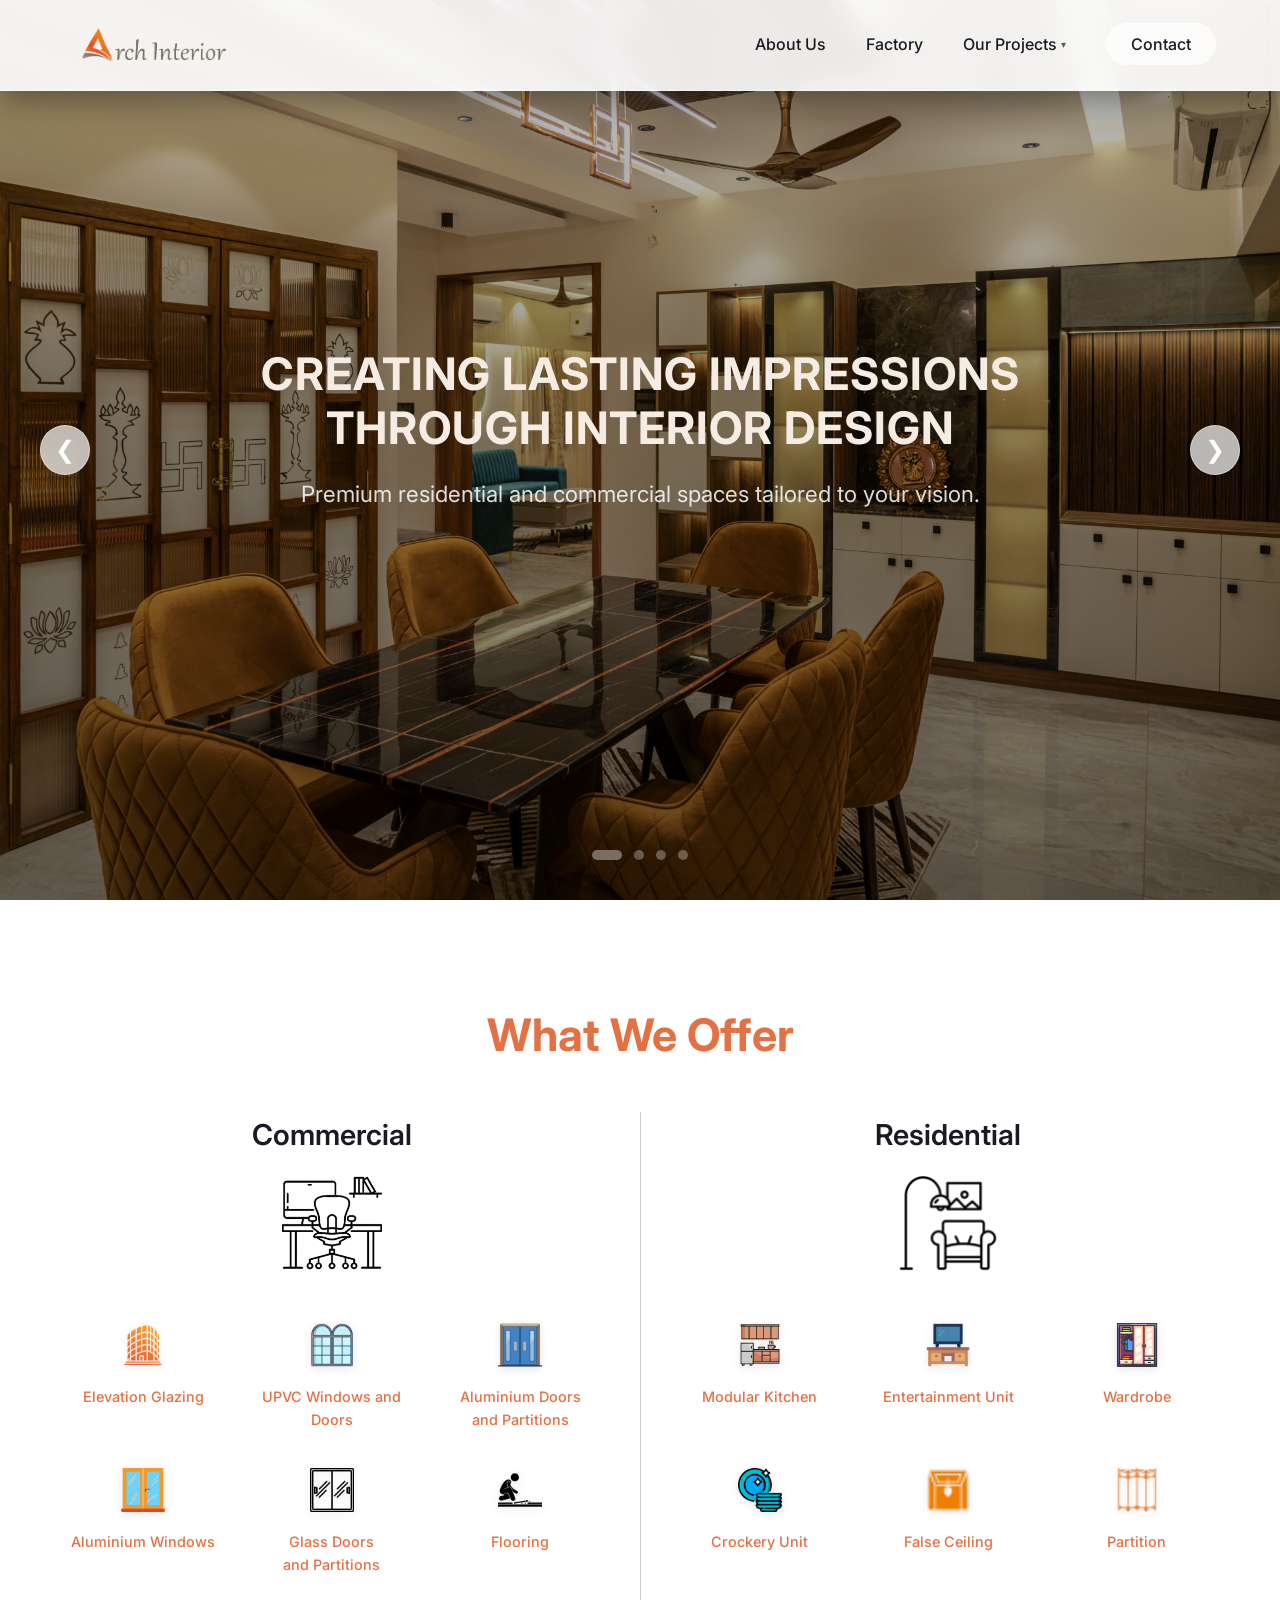
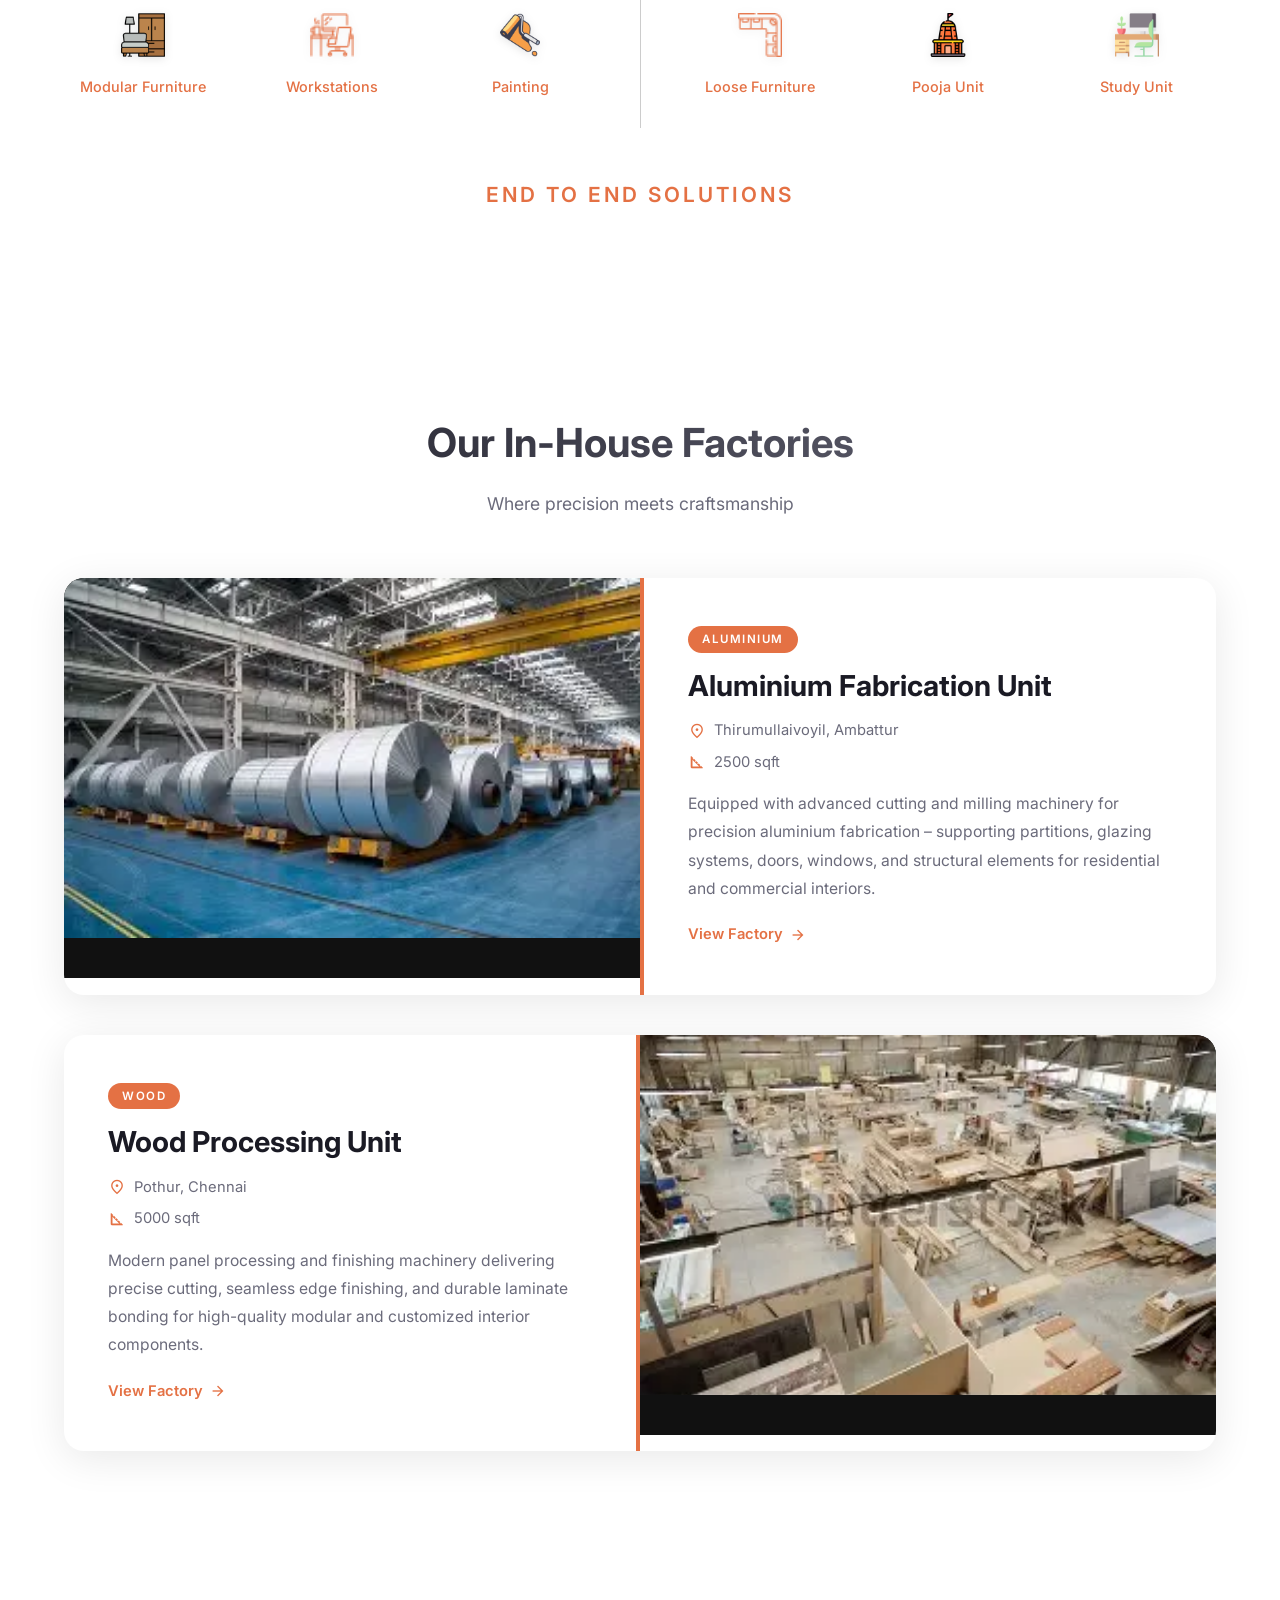
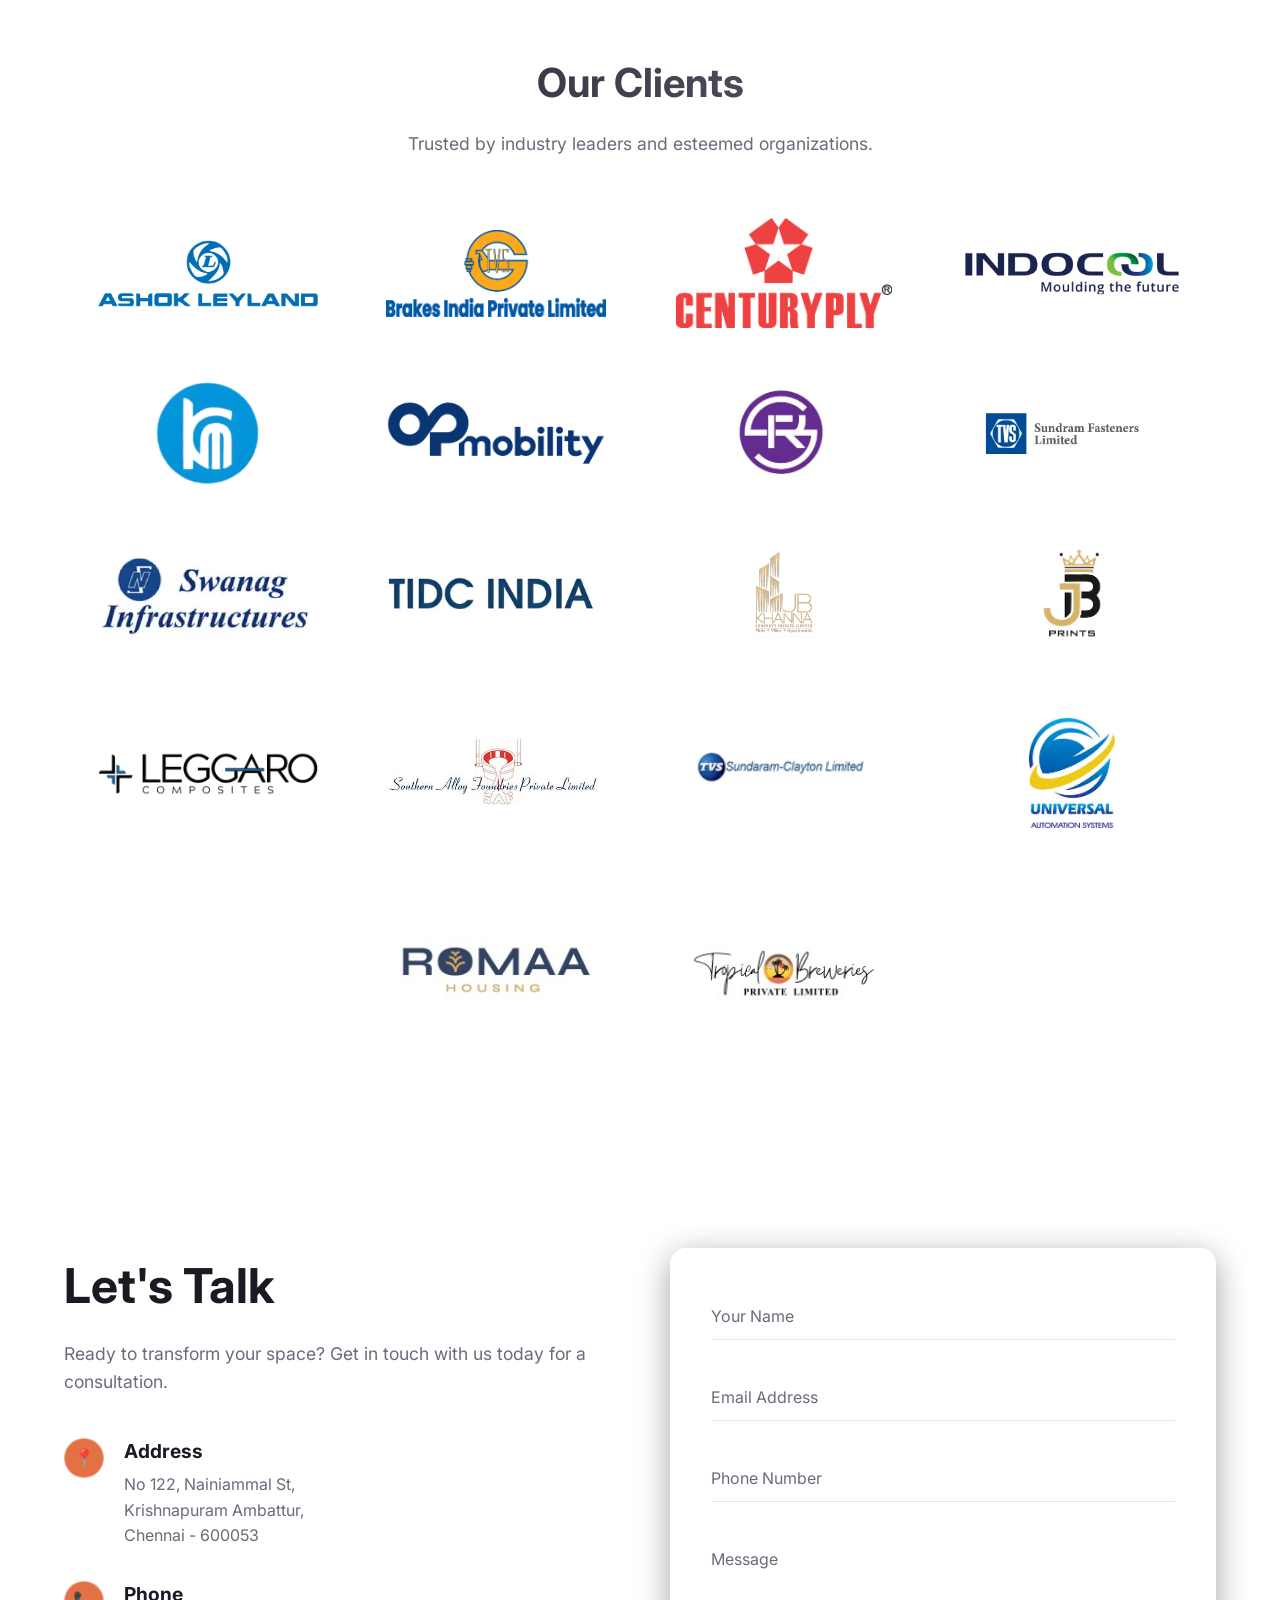
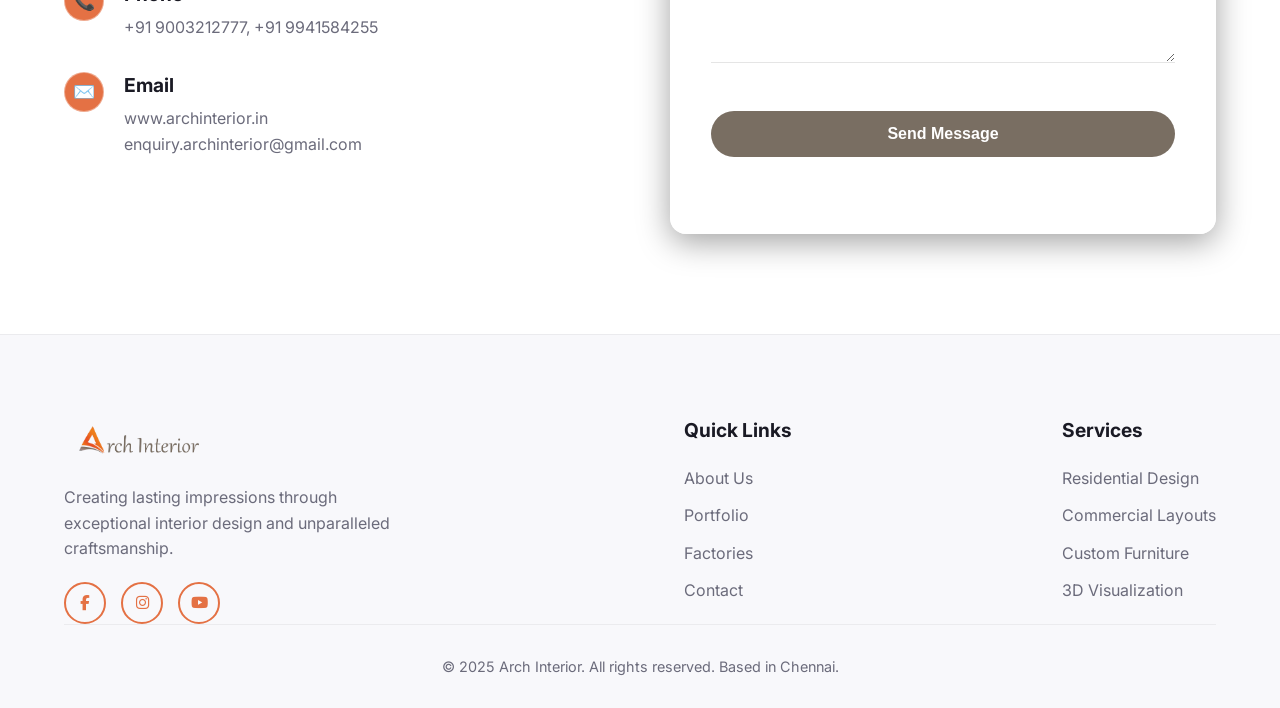
==== index.html @ 906676f5 "updated" ====
<!DOCTYPE html>
<html lang="en">

<head>
    <meta charset="UTF-8">
    <meta name="viewport" content="width=device-width, initial-scale=1.0">
    <title>Arch Interior | Creating Lasting Impressions</title>
    <meta name="description"
        content="Based in Chennai, Arch Interior blends functionality, elegance, and personal expression through premium interior design and in-house execution.">
    <!-- Google Fonts & Material Symbols -->
    <link rel="preconnect" href="https://fonts.googleapis.com">
    <link rel="preconnect" href="https://fonts.gstatic.com" crossorigin>
    <link href="https://fonts.googleapis.com/css2?family=Inter:wght@300;400;500;600;700;800&display=swap"
        rel="stylesheet">
    <link rel="stylesheet" href="https://cdnjs.cloudflare.com/ajax/libs/font-awesome/6.5.0/css/all.min.css">
    <link href="https://fonts.googleapis.com/css2?family=Material+Symbols+Outlined:opsz,wght,FILL,GRAD@24,300,0,0"
        rel="stylesheet" />
    <!-- CSS -->
    <link rel="stylesheet" href="css/style.css">

    <style>
        /* ── Fix address icons ── */
        .detail-item .icon {
            display: flex;
            align-items: center;
            justify-content: center;
            width: 40px;
            height: 40px;
            border-radius: 50%;
            background: var(--brand-orange, #e07b39);
            color: #fff;
            font-size: 18px;
            flex-shrink: 0;
            margin-top: 2px;
        }

        /* ── Form feedback ── */
        .form-status {
            margin-top: 12px;
            font-size: 0.95rem;
            font-weight: 500;
            min-height: 24px;
            text-align: center;
        }

        .form-status.success {
            color: #2e7d32;
        }

        .form-status.error {
            color: #c62828;
        }

        /* ── Submit button loading state ── */
        .submit-btn:disabled {
            opacity: 0.7;
            cursor: not-allowed;
        }

        /* ── Custom Offer Icons ── */
        .offer-custom-icon {
            width: 44px;
            height: 44px;
            object-fit: contain;
            margin-bottom: 8px;
            display: inline-block;
            transition: all 0.3s cubic-bezier(0.25, 0.8, 0.25, 1);
            filter: drop-shadow(0 2px 4px rgba(0,0,0,0.1));
        }
        
        .offer-icon-item:hover .offer-custom-icon {
            transform: scale(1.15) translateY(-4px);
            filter: drop-shadow(0 6px 10px rgba(224, 123, 57, 0.45));
        }

        .offer-icon-item span {
            color: var(--brand-orange, #e07b39);
            transition: color 0.3s ease;
        }
        
        .offer-icon-item:hover span {
            color: #c96527; /* slightly darker orange on hover */
        }

        /* ── Clients Static Grid ── */
        .clients-grid {
            display: flex;
            flex-wrap: wrap;
            justify-content: center;
            gap: 50px 30px;
            margin-top: 50px;
            align-items: center;
        }

        .client-logo-item {
            flex: 0 0 calc(25% - 30px);
            display: flex;
            justify-content: center;
            min-width: 150px;
        }

        .client-logo-item img {
            max-width: 220px;
            max-height: 110px;
            width: 100%;
            object-fit: contain;
            transition: all 0.3s ease;
        }

        .client-logo-item.wide-logo img {
            max-width: 320px;
            max-height: 150px;
            transform: scale(1.3);
        }

        .client-logo-item.wide-logo:hover img {
            transform: scale(1.4);
        }

        .client-logo-item:hover img {
            transform: scale(1.08);
        }

        @media (max-width: 900px) {
            .client-logo-item {
                flex: 0 0 calc(33.333% - 30px);
            }
        }

        @media (max-width: 768px) {
            .client-logo-item {
                flex: 0 0 calc(33.333% - 30px);
            }
        }
        @media (max-width: 480px) {
            .client-logo-item {
                flex: 0 0 calc(50% - 30px);
            }
        }
    </style>
</head>

<body class="light-theme">

    <!-- Splash Screen -->
    <div id="splash-screen" class="splash-screen">
        <img src="images/Arch_Logo_1bg.png" alt="Arch Interior Logo" class="splash-logo"
            onerror="this.src='[data-uri]'" />
    </div>

    <!-- Sticky Navigation Bar -->
    <header class="navbar scrolled" id="navbar">
        <div class="nav-container">
            <a href="#" class="logo">
                <img src="images/Arch_Logo_1bg.png" alt="Arch Interior Logo"
                    onerror="this.src='[data-uri]'" />
            </a>
            <button class="mobile-menu-btn" aria-label="Toggle Menu">
                <span></span>
                <span></span>
                <span></span>
            </button>
            <nav class="nav-links">
                <ul>
                    <li><a href="about.html" class="nav-link">About Us</a></li>
                    <li><a href="factory.html" class="nav-link">Factory</a></li>
                    <li class="nav-dropdown">
                        <a href="javascript:void(0)" class="nav-link dropdown-toggle">
                            Our Projects <span class="dropdown-arrow">&#9662;</span>
                        </a>
                        <ul class="dropdown-menu">
                            <li><a href="residential.html">Residential</a></li>
                            <li><a href="commercial.html">Commercial</a></li>
                        </ul>
                    </li>
                    <li><a href="#contact" class="nav-link nav-cta">Contact</a></li>
                </ul>
            </nav>
        </div>
    </header>

    <main>
        <!-- Hero Section -->
        <section class="hero" id="hero">
            <div class="carousel-container">
                <div class="carousel-slide active" style="background-image: url('images/modular_interior.webp');"></div>
                <div class="carousel-slide" style="background-image: url('images/modular_kitchen.webp');"></div>
                <div class="carousel-slide" style="background-image: url('images/modular_bedroom.webp');"></div>
                <div class="carousel-slide" style="background-image: url('images/wardrobe.webp');"></div>
                <div class="carousel-overlay"></div>
            </div>

            <div class="hero-content">
                <h1 class="animate-up hero-title text-primary">CREATING LASTING IMPRESSIONS<br>THROUGH INTERIOR DESIGN
                </h1>
                <p class="animate-up delay-1">Premium residential and commercial spaces tailored to your vision.</p>
            </div>

            <!-- Carousel Controls -->
            <button class="carousel-btn prev-btn" aria-label="Previous Slide">&#10094;</button>
            <button class="carousel-btn next-btn" aria-label="Next Slide">&#10095;</button>
            <div class="carousel-indicators">
                <span class="dot active" data-index="0"></span>
                <span class="dot" data-index="1"></span>
                <span class="dot" data-index="2"></span>
                <span class="dot" data-index="3"></span>
            </div>
        </section>

        <!-- ═══════════════════════════════════════
             What We Offer Section
        ═══════════════════════════════════════ -->
        <section class="offer-section section-padding" id="offerings" style="background-color: var(--bg-main);">
            <div class="section-container">
                <div class="gallery-header reveal">
                    <h2 class="gallery-main-title" style="color: var(--brand-orange);">What We Offer</h2>
                </div>

                <div class="offer-grid reveal">

                    <!-- ── Commercial Column ── -->
                    <div class="offer-column">
                        <a href="commercial.html" class="offer-col-link">
                            <h3 class="offer-category-title">Commercial</h3>
                            <div class="offer-main-icon">
                                <img src="images/commerical.webp" alt="Commercial" loading="lazy" style="width: 100px; height: auto;">
                            </div>
                        </a>

                        <div class="offer-icons-grid">
                            <a href="commercial.html" class="offer-icon-item">
                                <img src="images/what_we_offer/glass-building.png" alt="Elevation Glazing" class="offer-custom-icon">
                                <span>Elevation Glazing</span>
                            </a>
                            <a href="commercial.html" class="offer-icon-item">
                                <img src="images/what_we_offer/window (1).png" alt="UPVC Windows and Doors" class="offer-custom-icon">
                                <span>UPVC Windows and Doors</span>
                            </a>
                            <a href="commercial.html" class="offer-icon-item">
                                <img src="images/what_we_offer/doors.png" alt="Aluminium Doors and Partitions" class="offer-custom-icon">
                                <span>Aluminium Doors<br>and Partitions</span>
                            </a>
                            <a href="commercial.html" class="offer-icon-item">
                                <img src="images/what_we_offer/window.png" alt="Aluminium Windows" class="offer-custom-icon">
                                <span>Aluminium Windows</span>
                            </a>
                            <a href="commercial.html" class="offer-icon-item">
                                <img src="images/what_we_offer/sliding-door.png" alt="Glass Doors and Partitions" class="offer-custom-icon">
                                <span>Glass Doors<br>and Partitions</span>
                            </a>
                            <a href="commercial.html" class="offer-icon-item">
                                <img src="images/what_we_offer/floor.png" alt="Flooring" class="offer-custom-icon">
                                <span>Flooring</span>
                            </a>
                            <a href="commercial.html" class="offer-icon-item">
                                <img src="images/what_we_offer/furniture.png" alt="Modular Furniture" class="offer-custom-icon">
                                <span>Modular Furniture</span>
                            </a>
                            <a href="commercial.html" class="offer-icon-item">
                                <img src="images/what_we_offer/workplace.png" alt="Workstations" class="offer-custom-icon">
                                <span>Workstations</span>
                            </a>
                            <a href="commercial.html" class="offer-icon-item">
                                <img src="images/what_we_offer/paint-roller.png" alt="Painting" class="offer-custom-icon">
                                <span>Painting</span>
                            </a>
                        </div>
                    </div>

                    <div class="offer-separator"></div>

                    <!-- ── Residential Column ── -->
                    <div class="offer-column">
                        <a href="residential.html" class="offer-col-link">
                            <h3 class="offer-category-title">Residential</h3>
                            <div class="offer-main-icon">
                                <img src="images/home.webp" alt="Residential" loading="lazy" style="width: 100px; height: auto;">
                            </div>
                        </a>

                        <div class="offer-icons-grid">
                            <a href="residential.html" class="offer-icon-item">
                                <img src="images/what_we_offer/kitchen.png" alt="Modular Kitchen" class="offer-custom-icon">
                                <span>Modular Kitchen</span>
                            </a>
                            <a href="residential.html" class="offer-icon-item">
                                <img src="images/what_we_offer/tv-table.png" alt="Entertainment Unit" class="offer-custom-icon">
                                <span>Entertainment Unit</span>
                            </a>
                            <a href="residential.html" class="offer-icon-item">
                                <img src="images/what_we_offer/wardrobe.png" alt="Wardrobe" class="offer-custom-icon">
                                <span>Wardrobe</span>
                            </a>
                            <a href="residential.html" class="offer-icon-item">
                                <img src="images/what_we_offer/plates.png" alt="Crockery Unit" class="offer-custom-icon">
                                <span>Crockery Unit</span>
                            </a>
                            <a href="residential.html" class="offer-icon-item">
                                <img src="images/what_we_offer/ceiling.png" alt="False Ceiling" class="offer-custom-icon">
                                <span>False Ceiling</span>
                            </a>
                            <a href="residential.html" class="offer-icon-item">
                                <img src="images/what_we_offer/room-divider.png" alt="Partition" class="offer-custom-icon">
                                <span>Partition</span>
                            </a>
                            <a href="residential.html" class="offer-icon-item">
                                <img src="images/what_we_offer/sofa.png" alt="Loose Furniture" class="offer-custom-icon">
                                <span>Loose Furniture</span>
                            </a>
                            <a href="residential.html" class="offer-icon-item">
                                <img src="images/what_we_offer/temple.png" alt="Pooja Unit" class="offer-custom-icon">
                                <span>Pooja Unit</span>
                            </a>
                            <a href="residential.html" class="offer-icon-item">
                                <img src="images/what_we_offer/workspace (1).png" alt="Study Unit" class="offer-custom-icon">
                                <span>Study Unit</span>
                            </a>
                        </div>
                    </div>

                </div>

                <div class="reveal" style="text-align: center; margin-top: 50px;">
                    <p style="font-size: 1.3rem; font-weight: 600; color: var(--brand-orange, #e07b39); text-transform: uppercase; letter-spacing: 3px; margin: 0;">End To End Solutions</p>
                </div>
            </div>
        </section>


        <!-- Our Factories -->
        <section class="factories-section section-padding" id="factories">
            <div class="section-container">
                <div class="section-header reveal">
                    <h2>Our In-House Factories</h2>
                    <p>Where precision meets craftsmanship</p>
                </div>

                <!-- Factory Row 1 – Video left, Info right -->
                <div class="factory-row reveal">
                    <div class="factory-row-video">
                        <video autoplay muted loop playsinline poster="images/aluminium_factory.webp"
                            class="factory-video lazy-video">
                            <source data-src="images/videos/arch_aluminium_factory.mp4" type="video/mp4">
                        </video>
                        <div class="video-controls">
                            <button class="v-control-btn play-pause" aria-label="Play/Pause">
                                <span class="material-symbols-outlined">pause</span>
                            </button>
                            <button class="v-control-btn mute-toggle" aria-label="Mute/Unmute">
                                <span class="material-symbols-outlined">volume_off</span>
                            </button>
                            <button class="v-control-btn fullscreen-btn" aria-label="Fullscreen">
                                <span class="material-symbols-outlined">fullscreen</span>
                            </button>
                        </div>
                    </div>
                    <div class="factory-row-info">
                        <span class="factory-tag">Aluminium</span>
                        <h3>Aluminium Fabrication Unit</h3>
                        <div class="factory-row-meta">
                            <span><span class="material-symbols-outlined">location_on</span>Thirumullaivoyil,
                                Ambattur</span>
                            <span><span class="material-symbols-outlined">square_foot</span>2500 sqft</span>
                        </div>
                        <p>Equipped with advanced cutting and milling machinery for precision aluminium fabrication –
                            supporting partitions, glazing systems, doors, windows, and structural elements for
                            residential and commercial interiors.</p>
                        <a href="factory.html" class="factory-row-link">
                            View Factory <span class="material-symbols-outlined">arrow_forward</span>
                        </a>
                    </div>
                </div>

                <!-- Factory Row 2 – Info left, Video right -->
                <div class="factory-row reverse reveal">
                    <div class="factory-row-video">
                        <video autoplay muted loop playsinline poster="images/wooden_factory.webp"
                            class="factory-video lazy-video">
                            <source data-src="images/videos/arch_wood_factory.mp4" type="video/mp4">
                        </video>
                        <div class="video-controls">
                            <button class="v-control-btn play-pause" aria-label="Play/Pause">
                                <span class="material-symbols-outlined">pause</span>
                            </button>
                            <button class="v-control-btn mute-toggle" aria-label="Mute/Unmute">
                                <span class="material-symbols-outlined">volume_off</span>
                            </button>
                            <button class="v-control-btn fullscreen-btn" aria-label="Fullscreen">
                                <span class="material-symbols-outlined">fullscreen</span>
                            </button>
                        </div>
                    </div>
                    <div class="factory-row-info">
                        <span class="factory-tag">Wood</span>
                        <h3>Wood Processing Unit</h3>
                        <div class="factory-row-meta">
                            <span><span class="material-symbols-outlined">location_on</span>Pothur, Chennai</span>
                            <span><span class="material-symbols-outlined">square_foot</span>5000 sqft</span>
                        </div>
                        <p>Modern panel processing and finishing machinery delivering precise cutting, seamless edge
                            finishing, and durable laminate bonding for high-quality modular and customized interior
                            components.</p>
                        <a href="factory.html" class="factory-row-link">
                            View Factory <span class="material-symbols-outlined">arrow_forward</span>
                        </a>
                    </div>
                </div>

            </div>
        </section>

        <!-- Our Clients -->
        <section class="clients-section section-padding" id="clients">
            <div class="section-container">
                <div class="section-header reveal">
                    <h2>Our Clients</h2>
                    <p>Trusted by industry leaders and esteemed organizations.</p>
                </div>
                <div class="clients-grid reveal">
                    <!-- Original -->
                    <div class="client-logo-item"><img src="images/new_client_logo/ashok_leyland_logo.webp" alt="Ashok Leyland" loading="lazy"></div>
                    <div class="client-logo-item"><img src="images/new_client_logo/brakes_india.webp" alt="Brakes India" loading="lazy"></div>
                    <div class="client-logo-item"><img src="images/new_client_logo/century_ply.png" alt="Century Ply" loading="lazy"></div>
                    <div class="client-logo-item"><img src="images/new_client_logo/indocool.webp" alt="Indocool" loading="lazy"></div>
                    <div class="client-logo-item"><img src="images/new_client_logo/km.png" alt="KM" loading="lazy"></div>
                    <div class="client-logo-item"><img src="images/new_client_logo/opmobility.png" alt="OP Mobility" loading="lazy"></div>
                    <div class="client-logo-item"><img src="images/new_client_logo/rks.webp" alt="RKS" loading="lazy"></div>
                    <div class="client-logo-item"><img src="images/new_client_logo/sundaram.webp" alt="Sundaram" loading="lazy"></div>
                    <div class="client-logo-item"><img src="images/new_client_logo/swanag.webp" alt="Swanag" loading="lazy"></div>
                    <div class="client-logo-item"><img src="images/new_client_logo/tidc.webp" alt="TIDC" loading="lazy"></div>
                    <!-- New -->
                    <div class="client-logo-item"><img src="images/new_client_logo/JB KHANNA.png" alt="JB Khanna" loading="lazy"></div>
                    <div class="client-logo-item"><img src="images/new_client_logo/JB PRINTS.png" alt="JB Prints" loading="lazy"></div>
                    <div class="client-logo-item"><img src="images/new_client_logo/LEGGARO COMPOSITES.png" alt="Leggaro Composites" loading="lazy"></div>
                    <div class="client-logo-item"><img src="images/new_client_logo/SAF.jpg" alt="SAF" loading="lazy"></div>
                    <div class="client-logo-item wide-logo"><img src="images/new_client_logo/TVS Sundharam Clayton.png" alt="TVS Sundaram Clayton" loading="lazy"></div>
                    <div class="client-logo-item"><img src="images/new_client_logo/UNIVERSAL.jpg" alt="Universal" loading="lazy"></div>
                    <div class="client-logo-item wide-logo"><img src="images/new_client_logo/romaa_housing.jpg" alt="Romaa Housing" loading="lazy"></div>
                    <div class="client-logo-item wide-logo"><img src="images/new_client_logo/tropical_breweries.jpg" alt="Tropical Breweries" loading="lazy"></div>
                </div>
            </div>
        </section>

        <!-- ═══════════════════════════════════════
             Contact Section
        ═══════════════════════════════════════ -->
        <section class="contact-section section-padding" id="contact">
            <div class="section-container contact-grid">

                <!-- Contact Info -->
                <div class="contact-info reveal left">
                    <h2>Let's Talk</h2>
                    <p>Ready to transform your space? Get in touch with us today for a consultation.</p>

                    <div class="contact-details">

                        <!-- Address – fixed icon -->
                        <div class="detail-item">
                            <span class="icon">📍</span>
                            <div>
                                <h4>Address</h4>
                                <p>No 122, Nainiammal St,<br>Krishnapuram Ambattur,<br>Chennai - 600053</p>
                            </div>
                        </div>

                        <!-- Phone – fixed icon -->
                        <div class="detail-item">
                            <span class="icon">📞</span>
                            <div>
                                <h4>Phone</h4>
                                <p>+91 9003212777, +91 9941584255</p>
                            </div>
                        </div>

                        <!-- Email – fixed icon -->
                        <div class="detail-item">
                            <span class="icon">✉️</span>
                            <div>
                                <h4>Email</h4>
                                <p>
                                    <a href="https://www.archinterior.in" target="_blank">www.archinterior.in</a><br>
                                    enquiry.archinterior@gmail.com
                                </p>
                            </div>
                        </div>

                    </div>
                </div>

                <!-- Contact Form -->
                <div class="contact-form-wrapper reveal right">
                    <form class="glass-form glass-panel" id="contactForm" novalidate>
                        <input type="hidden" name="access_key" value="fdde888f-8084-43a9-b6a5-a907f22cffb6">
                        <input type="hidden" name="subject" value="New Enquiry - Arch Interior Website">
                        <input type="checkbox" name="botcheck" style="display:none">

                        <div class="form-group">
                            <input type="text" id="name" name="name" required placeholder=" " />
                            <label for="name">Your Name</label>
                        </div>

                        <div class="form-group">
                            <input type="email" id="email" name="email" required placeholder=" " />
                            <label for="email">Email Address</label>
                        </div>

                        <!-- Phone number field -->
                        <div class="form-group">
                            <input type="tel" id="phone" name="phone" placeholder=" " />
                            <label for="phone">Phone Number</label>
                        </div>

                        <div class="form-group">
                            <textarea id="message" name="message" rows="5" required placeholder=" "></textarea>
                            <label for="message">Message</label>
                        </div>

                        <button type="submit" class="btn btn-primary submit-btn">
                            <span class="btn-text">Send Message</span>
                            <span class="ripple"></span>
                        </button>

                        <!-- Status message shown after submit -->
                        <p class="form-status" id="formStatus"></p>
                    </form>
                </div>

            </div>
        </section>
    </main>

    <!-- Footer -->
    <footer class="footer">
        <div class="section-container footer-grid">
            <div class="footer-brand">
                <img src="images/Arch_Logo_1bg.png" alt="Arch Interior" class="footer-logo"
                    onerror="this.src='[data-uri]'">
                <p>Creating lasting impressions through exceptional interior design and unparalleled craftsmanship.</p>
                <div class="social-links">
                    <a href="#" aria-label="Facebook"><i class="fa-brands fa-facebook-f"></i></a>
                    <a href="https://www.instagram.com/archinterior_in" target="_blank" rel="noopener" aria-label="Instagram"><i class="fa-brands fa-instagram"></i></a>
                    <a href="https://youtube.com/@archinteriormedia" target="_blank" rel="noopener" aria-label="YouTube"><i class="fa-brands fa-youtube"></i></a>
                </div>
            </div>

            <div class="footer-links">
                <h4>Quick Links</h4>
                <ul>
                    <li><a href="about.html">About Us</a></li>
                    <li><a href="#projects">Portfolio</a></li>
                    <li><a href="factory.html">Factories</a></li>
                    <li><a href="#contact">Contact</a></li>
                </ul>
            </div>

            <div class="footer-links">
                <h4>Services</h4>
                <ul>
                    <li><a href="#">Residential Design</a></li>
                    <li><a href="#">Commercial Layouts</a></li>
                    <li><a href="#">Custom Furniture</a></li>
                    <li><a href="#">3D Visualization</a></li>
                </ul>
            </div>
        </div>
        <div class="footer-bottom">
            <p>&copy; 2025 Arch Interior. All rights reserved. Based in Chennai.</p>
        </div>
    </footer>

    <!-- JS -->
    <script src="js/script.js"></script>
    <script src="js/lazy_loader.js"></script>

    <!-- Web3Forms Contact Form Handler -->
    <script>
        const form = document.getElementById('contactForm');
        const status = document.getElementById('formStatus');
        const submitBtn = form.querySelector('.submit-btn');
        const btnText = submitBtn.querySelector('.btn-text');

        form.addEventListener('submit', async function (e) {
            e.preventDefault();
            submitBtn.disabled = true;
            btnText.textContent = 'Sending…';
            status.className = 'form-status';
            status.textContent = '';

            const data = new FormData(form);
            const response = await fetch('https://api.web3forms.com/submit', {
                method: 'POST',
                body: data
            });
            const result = await response.json();

            if (result.success) {
                status.textContent = '✅ Message sent! We\'ll get back to you soon.';
                status.className = 'form-status success';
                form.reset();
            } else {
                status.textContent = '❌ Something went wrong. Please try again.';
                status.className = 'form-status error';
            }

            submitBtn.disabled = false;
            btnText.textContent = 'Send Message';
        });
    </script>

</body>

</html>
---- css/style.css ----
/* =========================================
   CSS Variables & Theme
   ========================================= */
:root {
    /* Colors - Premium Light Theme */
    --bg-main: #ffffff;
    --bg-secondary: #f8f8fb;
    --bg-offer: #faf6f3;
    /* Light pinkish cream for What We Offer */
    --text-main: #1a1a24;
    --text-muted: #6b6b7b;
    --accent-color: #796e62;
    /* Logo Accent Taupe */
    --accent-hover: #5a5248;
    --brand-orange: #e47144;
    /* Match color from provided mockup */

    /* Glassmorphism */
    --glass-bg: rgba(255, 255, 255, 0.7);
    --glass-border: rgba(255, 255, 255, 0.4);
    --glass-blur: blur(12px);
    --glass-shadow: 0 8px 32px 0 rgba(0, 0, 0, 0.37);

    /* Typography */
    --font-primary: 'Inter', sans-serif;
    --font-heading: 'Inter', sans-serif;

    /* Spacing & Utilities */
    --section-padding: 100px 5%;
    --transition-smooth: all 0.4s cubic-bezier(0.25, 0.46, 0.45, 0.94);
    --border-radius: 16px;
}

/* =========================================
   Reset & Base Styles
   ========================================= */
* {
    margin: 0;
    padding: 0;
    box-sizing: border-box;
}

html {
    scroll-behavior: smooth;
    -webkit-overflow-scrolling: touch;
}

body {
    font-family: var(--font-primary);
    background-color: var(--bg-main);
    color: var(--text-main);
    line-height: 1.6;
    overflow-x: hidden;
}

h1,
h2,
h3,
h4 {
    font-family: var(--font-heading);
}

a {
    text-decoration: none;
    color: inherit;
}

ul {
    list-style: none;
}

img {
    max-width: 100%;
    display: block;
}

.section-padding {
    padding: var(--section-padding);
}

.section-container {
    max-width: 1280px;
    margin: 0 auto;
}

.section-header {
    text-align: center;
    margin-bottom: 60px;
}

.section-header h2 {
    font-size: 2.5rem;
    font-weight: 700;
    margin-bottom: 15px;
    background: linear-gradient(to right, var(--text-main), var(--text-muted));
    background-clip: text;
    -webkit-background-clip: text;
    -webkit-text-fill-color: transparent;
}

.section-header p {
    color: var(--text-muted);
    font-size: 1.1rem;
}

/* =========================================
   Glassmorphism Utilities
   ========================================= */
.glass-panel {
    background: var(--glass-bg);
    backdrop-filter: var(--glass-blur);
    -webkit-backdrop-filter: var(--glass-blur);
    border: 1px solid var(--glass-border);
    border-radius: var(--border-radius);
    box-shadow: var(--glass-shadow);
}

/* Buttons */
.btn {
    display: inline-block;
    padding: 14px 32px;
    border-radius: 30px;
    font-weight: 600;
    font-size: 1rem;
    cursor: pointer;
    transition: var(--transition-smooth);
    border: none;
    position: relative;
    overflow: hidden;
}

.btn-primary {
    background: var(--accent-color);
    color: #ffffff;
}

.btn-primary:hover {
    background: var(--accent-hover);
    transform: translateY(-3px);
    box-shadow: 0 10px 20px rgba(212, 175, 55, 0.3);
}

.btn-secondary {
    background: transparent;
    border: 2px solid rgba(255, 255, 255, 0.8);
    color: #ffffff;
}

.btn-secondary:hover {
    background: rgba(255, 255, 255, 0.15);
    transform: translateY(-3px);
}

/* =========================================
   Navigation Bar
   ========================================= */
.navbar {
    position: fixed;
    top: 0;
    left: 0;
    width: 100%;
    padding: 20px 5%;
    z-index: 1000;
    transition: var(--transition-smooth);
    background: transparent;
}

.navbar.scrolled {
    background: rgba(255, 255, 255, 0.9);
    backdrop-filter: var(--glass-blur);
    -webkit-backdrop-filter: var(--glass-blur);
    border-bottom: 1px solid var(--glass-border);
    padding: 15px 5%;
    box-shadow: var(--glass-shadow);
}

.nav-container {
    max-width: 1400px;
    margin: 0 auto;
    display: flex;
    justify-content: space-between;
    align-items: center;
}

.logo img {
    height: 60px;
    width: auto;
}

.nav-links ul {
    display: flex;
    gap: 40px;
    align-items: center;
}

.nav-link {
    font-weight: 500;
    font-size: 1rem;
    position: relative;
    transition: color 0.3s;
}

.nav-link::after {
    content: '';
    position: absolute;
    bottom: -5px;
    left: 0;
    width: 0;
    height: 2px;
    background: var(--accent-color);
    transition: var(--transition-smooth);
}

.nav-link:hover {
    color: var(--accent-color);
}

.nav-link:hover::after {
    width: 100%;
}

.nav-cta {
    background: var(--glass-bg);
    border: 1px solid var(--glass-border);
    padding: 10px 24px;
    border-radius: 30px;
}

.nav-cta:hover {
    background: var(--accent-color);
    color: #ffffff;
}

.nav-cta::after {
    display: none;
}

.mobile-menu-btn {
    display: none;
    background: none;
    border: none;
    cursor: pointer;
    flex-direction: column;
    gap: 5px;
}

.mobile-menu-btn span {
    width: 30px;
    height: 2px;
    background: var(--text-main);
    transition: 0.3s;
}

/* =========================================
   Scroll Reveal Animations
   ========================================= */
.reveal {
    opacity: 0;
    transform: translateY(30px);
    transition: opacity 0.8s cubic-bezier(0.25, 0.46, 0.45, 0.94), transform 0.8s cubic-bezier(0.25, 0.46, 0.45, 0.94);
}

.reveal.visible {
    opacity: 1;
    transform: translateY(0);
}

/* =========================================
   Hero Section
   ========================================= */
.hero {
    position: relative;
    height: 100vh;
    display: flex;
    align-items: center;
    justify-content: center;
    text-align: center;
    overflow: hidden;
}

.carousel-container {
    position: absolute;
    top: 0;
    left: 0;
    width: 100%;
    height: 100%;
    z-index: 1;
}

.carousel-slide {
    position: absolute;
    top: 0;
    left: 0;
    width: 100%;
    height: 100%;
    background-size: cover;
    background-position: center;
    opacity: 0;
    transition: opacity 1.5s ease-in-out, transform 8s linear;
    transform: scale(1.05);
}

.carousel-slide.active {
    opacity: 1;
    transform: scale(1);
    z-index: 2;
}

.carousel-overlay {
    position: absolute;
    top: 0;
    left: 0;
    width: 100%;
    height: 100%;
    background: linear-gradient(to bottom, rgba(0, 0, 0, 0.25) 0%, rgba(0, 0, 0, 0.55) 100%);
    z-index: 3;
}

.hero-content {
    position: relative;
    z-index: 10;
    max-width: 900px;
    padding: 0 20px;
}

.hero-title {
    font-size: clamp(1.8rem, 3.5vw, 3rem);
    font-weight: 700;
    line-height: 1.2;
    margin-bottom: 20px;
    letter-spacing: 1px;
    color: #f5ede4;
}

.hero p {
    font-size: clamp(1.1rem, 2vw, 1.4rem);
    color: rgba(255, 255, 255, 0.85);
    margin-bottom: 40px;
}

.hero-buttons {
    display: flex;
    gap: 20px;
    justify-content: center;
}

.carousel-btn {
    position: absolute;
    top: 50%;
    transform: translateY(-50%);
    z-index: 10;
    background: var(--glass-bg);
    backdrop-filter: var(--glass-blur);
    border: 1px solid var(--glass-border);
    color: white;
    width: 50px;
    height: 50px;
    border-radius: 50%;
    font-size: 1.5rem;
    cursor: pointer;
    transition: var(--transition-smooth);
    display: flex;
    align-items: center;
    justify-content: center;
}

.carousel-btn:hover {
    background: var(--accent-color);
    color: #ffffff;
}

.prev-btn {
    left: 40px;
}

.next-btn {
    right: 40px;
}

.carousel-indicators {
    position: absolute;
    bottom: 40px;
    left: 50%;
    transform: translateX(-50%);
    z-index: 10;
    display: flex;
    gap: 12px;
}

.dot {
    width: 10px;
    height: 10px;
    border-radius: 50%;
    background: rgba(255, 255, 255, 0.3);
    cursor: pointer;
    transition: var(--transition-smooth);
}

.dot.active {
    background: var(--accent-color);
    width: 30px;
    border-radius: 10px;
}

/* =========================================
   Our Works Gallery Section
   ========================================= */
.gallery-section {
    background-color: var(--bg-main);
    color: var(--text-main);
}

.gallery-header {
    text-align: center;
    margin-bottom: 40px;
}

.gallery-main-title {
    color: #1a1a24;
    font-size: 2.8rem;
    font-weight: 700;
    margin-bottom: 15px;
}

.gallery-divider {
    display: flex;
    align-items: center;
    justify-content: center;
    gap: 8px;
}

.divider-line {
    height: 2px;
    width: 60px;
    background-color: var(--brand-orange);
}

.divider-circle {
    width: 12px;
    height: 12px;
    border: 2px solid var(--brand-orange);
    border-radius: 50%;
    background-color: transparent;
}

.gallery-tabs {
    display: flex;
    justify-content: center;
    gap: 40px;
    margin-bottom: 20px;
}

.gallery-tab {
    background: none;
    border: none;
    font-size: 1.1rem;
    font-weight: 500;
    color: var(--text-muted);
    cursor: pointer;
    padding-bottom: 10px;
    position: relative;
    transition: color 0.3s ease;
}

.gallery-tab:hover {
    color: var(--brand-orange);
}

.gallery-tab.active {
    color: var(--brand-orange);
}

.gallery-tab.active::after {
    content: '';
    position: absolute;
    bottom: -1px;
    /* Overlap the divider */
    left: 0;
    width: 100%;
    height: 2px;
    background-color: var(--brand-orange);
    z-index: 2;
}

.tab-divider {
    width: 100%;
    height: 1px;
    background-color: #e5e5e5;
    margin-bottom: 50px;
}

.gallery-grid {
    display: grid;
    grid-template-columns: repeat(4, 1fr);
    gap: 30px;
}

.gallery-item {
    border-radius: 12px;
    overflow: hidden;
    box-shadow: 0 10px 30px rgba(0, 0, 0, 0.08);
    /* Soft drop shadow */
    transition: transform 0.3s ease, box-shadow 0.3s ease, opacity 0.3s ease;
    background-color: #fff;
}


.gallery-item.hidden {
    display: none;
}

.gallery-img-wrapper {
    position: relative;
    aspect-ratio: 4 / 3;
    overflow: hidden;
    background-color: #f0ece8;
    will-change: transform;
}

.gallery-img-wrapper img {
    width: 100%;
    height: 100%;
    object-fit: cover;
    transition: transform 0.5s ease;
}

.hover-overlay {
    position: absolute;
    top: 0;
    left: 0;
    width: 100%;
    height: 100%;
    background-color: rgba(255, 255, 255, 0.2);
    display: flex;
    align-items: center;
    justify-content: center;
    opacity: 0;
    transition: opacity 0.3s ease;
}

.hover-overlay .material-symbols-outlined {
    background-color: #ffffff;
    color: #000000;
    width: 50px;
    height: 50px;
    border-radius: 50%;
    display: flex;
    align-items: center;
    justify-content: center;
    font-size: 24px;
    box-shadow: 0 4px 10px rgba(0, 0, 0, 0.1);
    transform: scale(0.8);
    transition: transform 0.3s cubic-bezier(0.175, 0.885, 0.32, 1.275);
}

.gallery-item:hover {
    transform: translateY(-8px);
    box-shadow: 0 15px 35px rgba(0, 0, 0, 0.12);
}

.gallery-item:hover .hover-overlay {
    opacity: 1;
}

.gallery-item:hover .hover-overlay .material-symbols-outlined {
    transform: scale(1);
}

/* Responsive Gallery */
@media (max-width: 1024px) {
    .gallery-grid {
        grid-template-columns: repeat(2, 1fr);
    }
}

@media (max-width: 600px) {
    .gallery-grid {
        grid-template-columns: 1fr;
    }

    .gallery-tabs {
        gap: 20px;
    }
}

/* =========================================
   About Us Section
   ========================================= */
.about-grid {
    display: grid;
    grid-template-columns: 1fr 1fr;
    gap: 80px;
    align-items: center;
}

.about-text h2 {
    font-size: 2.5rem;
    margin-bottom: 20px;
}

.highlight-text {
    font-size: 1.3rem;
    font-weight: 600;
    color: var(--text-main);
    margin-bottom: 20px;
}

.about-text p {
    color: var(--text-muted);
    margin-bottom: 30px;
}

.animated-list li {
    padding: 12px 0;
    border-bottom: 1px solid var(--glass-border);
    position: relative;
    padding-left: 30px;
    color: var(--text-main);
    font-weight: 500;
}

.animated-list li::before {
    content: '→';
    position: absolute;
    left: 0;
    color: var(--accent-color);
    transition: transform 0.3s;
}

.animated-list li:hover::before {
    transform: translateX(5px);
}

.about-image {
    position: relative;
}

.image-wrapper {
    position: relative;
    padding: 10px;
}

.image-wrapper img {
    border-radius: calc(var(--border-radius) - 5px);
    width: 100%;
}

.experience-badge {
    position: absolute;
    bottom: -30px;
    left: -30px;
    background: var(--accent-color);
    color: #ffffff;
    padding: 30px;
    border-radius: 50%;
    width: 150px;
    height: 150px;
    display: flex;
    flex-direction: column;
    justify-content: center;
    align-items: center;
    text-align: center;
    box-shadow: 0 15px 30px rgba(0, 0, 0, 0.3);
    animation: bounce 3s infinite ease-in-out;
}

.experience-badge .number {
    font-size: 2.5rem;
    font-weight: 800;
    line-height: 1;
}

.experience-badge .text {
    font-size: 0.8rem;
    font-weight: 600;
    text-transform: uppercase;
}

/* =========================================
   Factories Section
   ========================================= */
.factory-grid {
    display: grid;
    grid-template-columns: repeat(2, 1fr);
    gap: 40px;
}

.factory-card {
    position: relative;
    border-radius: var(--border-radius);
    overflow: hidden;
}

.video-container {
    position: relative;
    height: 480px;
    /* Increased height for better visibility */
    overflow: hidden;
    background: #000;
}

.factory-video {
    width: 100%;
    height: 100%;
    object-fit: cover;
    display: block;
}

.factory-card:hover .factory-video {
    transform: scale(1.02);
    transition: transform 0.8s ease;
}

.video-controls {
    position: absolute;
    bottom: 20px;
    right: 20px;
    display: flex;
    gap: 10px;
    z-index: 10;
    opacity: 0;
    transform: translateY(10px);
    transition: all 0.3s ease;
}

.factory-card:hover .video-controls {
    opacity: 1;
    transform: translateY(0);
}

.v-control-btn {
    width: 45px;
    height: 45px;
    border-radius: 50%;
    background: rgba(255, 255, 255, 0.15);
    backdrop-filter: blur(8px);
    -webkit-backdrop-filter: blur(8px);
    border: 1px solid rgba(255, 255, 255, 0.3);
    color: white;
    display: flex;
    align-items: center;
    justify-content: center;
    cursor: pointer;
    transition: all 0.2s ease;
}

.v-control-btn:hover {
    background: var(--brand-orange);
    border-color: var(--brand-orange);
    transform: scale(1.1);
}

.v-control-btn .material-symbols-outlined {
    font-size: 20px;
}

.factory-info {
    position: relative;
    padding: 28px 32px;
    background: #fff;
    border-radius: 0 0 var(--border-radius) var(--border-radius);
    z-index: 3;
    margin-top: 0;
    border-top: 3px solid var(--brand-orange);
    display: flex;
    align-items: center;
    justify-content: space-between;
    gap: 20px;
}

.factory-info h3 {
    font-size: 1.3rem;
    font-weight: 700;
    color: var(--text-main);
    margin-bottom: 6px;
    font-family: var(--font-heading);
}

.factory-info p {
    color: var(--text-muted);
    font-size: 0.9rem;
    margin-bottom: 4px;
    display: flex;
    align-items: center;
    gap: 8px;
}

/* ── Factory Card Enhancements ── */
.factory-card {
    border-radius: var(--border-radius);
    overflow: hidden;
    box-shadow: 0 8px 32px rgba(0, 0, 0, 0.1);
    transition: transform 0.4s ease, box-shadow 0.4s ease;
    background: #fff;
}

.factory-card:hover {
    transform: translateY(-6px);
    box-shadow: 0 24px 56px rgba(0, 0, 0, 0.15);
}

.video-container {
    position: relative;
    height: 360px;
    overflow: hidden;
    background: #111;
}

.factory-video {
    width: 100%;
    height: 100%;
    object-fit: cover;
    display: block;
    transition: transform 0.8s ease;
}

.factory-card:hover .factory-video {
    transform: scale(1.03);
}

/* Orange badge on top of video */
.factory-card .factory-info::before {
    content: '';
    position: absolute;
    top: 0;
    left: 0;
    width: 4px;
    height: 100%;
    background: var(--brand-orange);
    border-radius: 0 0 0 var(--border-radius);
}

/* Section header enhancement
.factories-section .section-header h2 {
    background: linear-gradient(to right, var(--text-main), var(--brand-orange));
    background-clip: text;
    -webkit-background-clip: text;
    -webkit-text-fill-color: transparent;
} */


/* =========================================
   Contact Section & Clients Section
   ========================================= */
.clients-section {
    background-color: var(--bg-main);
    overflow: hidden;
}

.clients-marquee {
    width: 100%;
    overflow: hidden;
    position: relative;
    padding: 20px 0;
}

.clients-marquee::before,
.clients-marquee::after {
    content: '';
    position: absolute;
    top: 0;
    width: 150px;
    height: 100%;
    z-index: 2;
}

.clients-marquee::before {
    left: 0;
    background: linear-gradient(to right, var(--bg-main), transparent);
}

.clients-marquee::after {
    right: 0;
    background: linear-gradient(to left, var(--bg-main), transparent);
}

.marquee-track {
    display: flex;
    width: max-content;
    animation: marquee 30s linear infinite;
}

.marquee-track img {
    height: 80px;
    object-fit: contain;
    margin: 0 40px;
    opacity: 1;
    transition: var(--transition-smooth);
}

.marquee-track img:hover {
    transform: scale(1.1);
}

@keyframes marquee {
    0% {
        transform: translateX(0);
    }

    100% {
        transform: translateX(-50%);
    }
}

.contact-grid {
    display: grid;
    grid-template-columns: 1fr 1fr;
    gap: 60px;
}

.contact-info h2 {
    font-size: 3rem;
    margin-bottom: 15px;
}

.contact-info>p {
    color: var(--text-muted);
    margin-bottom: 40px;
    font-size: 1.1rem;
}

.detail-item {
    display: flex;
    gap: 20px;
    margin-bottom: 30px;
}

.detail-item .icon {
    font-size: 1.8rem;
    background: var(--glass-bg);
    width: 60px;
    height: 60px;
    display: flex;
    align-items: center;
    justify-content: center;
    border-radius: 50%;
    border: 1px solid var(--glass-border);
}

.detail-item h4 {
    font-size: 1.2rem;
    margin-bottom: 5px;
}

.detail-item p {
    color: var(--text-muted);
}

.glass-form {
    padding: 40px;
}

.form-group {
    position: relative;
    margin-bottom: 30px;
}

.form-group input,
.form-group textarea {
    width: 100%;
    padding: 15px 0;
    background: transparent;
    border: none;
    border-bottom: 1px solid rgba(0, 0, 0, 0.1);
    color: var(--text-main);
    font-family: inherit;
    font-size: 1rem;
    transition: border-color 0.3s;
}

.form-group input:focus,
.form-group textarea:focus {
    outline: none;
    border-bottom-color: var(--accent-color);
}

.form-group label {
    position: absolute;
    top: 15px;
    left: 0;
    color: var(--text-muted);
    pointer-events: none;
    transition: var(--transition-smooth);
}

.form-group input:focus~label,
.form-group input:not(:placeholder-shown)~label,
.form-group textarea:focus~label,
.form-group textarea:not(:placeholder-shown)~label {
    top: -12px;
    font-size: 0.8rem;
    color: var(--accent-color);
}

.submit-btn {
    width: 100%;
    margin-top: 10px;
}

/* =========================================
   Footer
   ========================================= */
.footer {
    background: var(--bg-secondary);
    padding: 80px 5% 30px;
    border-top: 1px solid rgba(0, 0, 0, 0.05);
}

.footer-grid {
    display: flex;
    justify-content: space-between;
    gap: 40px;
    flex-wrap: nowrap;
}

.footer-brand .footer-logo {
    height: 50px;
    margin-bottom: 20px;
}

.footer-brand p {
    color: var(--text-muted);
    margin-bottom: 20px;
    max-width: 350px;
}

.social-links {
    display: flex;
    gap: 15px;
}

.social-links a {
    width: 42px;
    height: 42px;
    border-radius: 50%;
    background: transparent;
    border: 2px solid var(--brand-orange);
    color: var(--brand-orange);
    display: flex;
    align-items: center;
    justify-content: center;
    transition: var(--transition-smooth);
    font-size: 0.95rem;
}

.social-links a:hover {
    background: var(--brand-orange);
    color: #ffffff;
    transform: translateY(-4px);
    box-shadow: 0 8px 20px rgba(228, 113, 68, 0.35);
}

.footer-links h4 {
    font-size: 1.2rem;
    margin-bottom: 20px;
    color: var(--text-main);
}

.footer-links ul li {
    margin-bottom: 12px;
}

.footer-links ul li a {
    color: var(--text-muted);
    transition: color 0.3s;
}

.footer-links ul li a:hover {
    color: var(--accent-color);
}

.footer-bottom {
    text-align: center;
    border-top: 1px solid rgba(0, 0, 0, 0.05);
    padding-top: 30px;
    color: var(--text-muted);
    font-size: 0.9rem;
}

/* =========================================
   Animations & Keyframes
   ========================================= */
@keyframes bounce {

    0%,
    100% {
        transform: translateY(0);
    }

    50% {
        transform: translateY(-10px);
    }
}

/* Base Reveal Classes */
.animate-up {
    opacity: 0;
    transform: translateY(30px);
    transition: opacity 0.8s ease, transform 0.8s ease;
}

.animate-up.visible {
    opacity: 1;
    transform: translateY(0);
}

.delay-1 {
    transition-delay: 0.2s;
}

.delay-2 {
    transition-delay: 0.4s;
}

/* Intersection Observer Reveal Utilities */
.reveal {
    opacity: 0;
    transform: translateY(50px);
    transition: all 1s cubic-bezier(0.5, 0, 0, 1);
}

.reveal.visible {
    opacity: 1;
    transform: translateY(0);
}

.reveal.left {
    transform: translateX(-50px);
}

.reveal.left.visible {
    transform: translateX(0);
}

.reveal.right {
    transform: translateX(50px);
}

.reveal.right.visible {
    transform: translateX(0);
}

.animated-list li {
    opacity: 0;
    transform: translateX(-20px);
    transition: all 0.5s ease;
}

.animated-list.visible li {
    opacity: 1;
    transform: translateX(0);
}

/* Stagger List items */
.animated-list.visible li:nth-child(1) {
    transition-delay: 0.1s;
}

.animated-list.visible li:nth-child(2) {
    transition-delay: 0.2s;
}

.animated-list.visible li:nth-child(3) {
    transition-delay: 0.3s;
}

.animated-list.visible li:nth-child(4) {
    transition-delay: 0.4s;
}

.animated-list.visible li:nth-child(5) {
    transition-delay: 0.5s;
}


/* =========================================
   Responsive Design
   ========================================= */
@media (max-width: 1024px) {

    .about-grid,
    .contact-grid {
        gap: 40px;
    }
}

@media (max-width: 768px) {
    :root {
        --section-padding: 80px 5%;
    }

    .nav-links {
        position: fixed;
        top: 0;
        right: -100%;
        width: 70%;
        height: 100vh;
        background: rgba(255, 255, 255, 0.95);
        backdrop-filter: blur(20px);
        display: flex;
        flex-direction: column;
        justify-content: center;
        transition: right 0.4s ease;
    }

    .nav-links.active {
        right: 0;
    }

    .nav-links ul {
        flex-direction: column;
        gap: 30px;
    }

    .mobile-menu-btn {
        display: flex;
        z-index: 1001;
    }

    .mobile-menu-btn.active span:nth-child(1) {
        transform: rotate(45deg) translate(5px, 5px);
    }

    .mobile-menu-btn.active span:nth-child(2) {
        opacity: 0;
    }

    .mobile-menu-btn.active span:nth-child(3) {
        transform: rotate(-45deg) translate(5px, -5px);
    }

    .offer-container {
        flex-direction: column;
        align-items: center;
    }

    .offer-vertical-line {
        width: 60%;
        height: 1px;
        margin: 40px 0;
    }

    .offer-grid {
        grid-template-columns: repeat(3, 1fr);
        gap: 20px 5px;
    }

    .about-grid {
        grid-template-columns: 1fr;
    }

    .about-image {
        order: -1;
    }

    .factory-grid {
        grid-template-columns: 1fr;
    }

    .contact-grid {
        grid-template-columns: 1fr;
    }

    .footer-grid {
        grid-template-columns: 1fr;
        gap: 40px;
    }
}

@media (max-width: 480px) {
    .hero-buttons {
        flex-direction: column;
    }

    .carousel-btn {
        display: none;
        /* Hide arrows on very small screens, rely on touch/auto */
    }

    .experience-badge {
        width: 100px;
        height: 100px;
        padding: 15px;
        left: -10px;
        bottom: -10px;
    }

    .experience-badge .number {
        font-size: 1.5rem;
    }
}

/* ── Dropdown ── */
.nav-dropdown {
    position: relative;
}

.dropdown-toggle {
    display: inline-flex;
    align-items: center;
}

/* Arrow */
.dropdown-arrow {
    font-size: 0.65rem;
    margin-left: 4px;
    transition: transform 0.25s ease, opacity 0.25s;
    opacity: 0.7;
}

.nav-dropdown:hover .dropdown-arrow {
    transform: rotate(180deg);
    opacity: 1;
}

/* Menu box */
.dropdown-menu {
    position: absolute;
    top: calc(100% + 10px);
    left: 50%;
    transform: translateX(-50%) translateY(-4px);
    background: #fff;
    border-radius: 8px;
    box-shadow: 0 10px 24px rgba(0, 0, 0, 0.08);
    min-width: 120px;
    padding: 6px;

    display: block;
    /* ⭐ FIXED */

    opacity: 0;
    visibility: hidden;
    transition: all 0.2s ease;
    z-index: 200;
    list-style: none;
}

/* Triangle pointer */
.dropdown-menu::before {
    content: '';
    position: absolute;
    top: -5px;
    left: 50%;
    transform: translateX(-50%);
    border-left: 5px solid transparent;
    border-right: 5px solid transparent;
    border-bottom: 5px solid #fff;
}

/* Show menu */
.nav-dropdown:hover .dropdown-menu {
    opacity: 1;
    visibility: visible;
    transform: translateX(-50%) translateY(0);
}

/* Links */
.dropdown-menu li a {
    display: block;
    padding: 8px 12px;
    /* reduced padding */
    border-radius: 6px;
    font-size: 0.85rem;
    font-weight: 500;
    color: var(--text-main);
    transition: background 0.2s ease, color 0.2s ease;
    white-space: nowrap;
}

/* Hover */
.dropdown-menu li a:hover {
    background: rgba(228, 113, 68, 0.08);
    color: var(--brand-orange);
}

/* =========================================
   Projects Page - Banner & Modal Styles
   ========================================= */
.page-banner {
    height: 60vh;
    min-height: 400px;
    display: flex;
    align-items: center;
    justify-content: center;
    text-align: center;
    background-size: cover;
    background-position: center;
    background-attachment: fixed;
    margin-top: 80px;
    /* Offset for sticky nav */
    color: #ffffff;
}

.page-banner h1 {
    font-size: 3.5rem;
    margin-bottom: 15px;
}

.page-banner p {
    font-size: 1.2rem;
    opacity: 0.9;
}

.cursor-zoom {
    cursor: zoom-in;
}

/* Modal Styling */
.modal {
    display: none;
    /* Hidden by default */
    position: fixed;
    z-index: 9999;
    left: 0;
    top: 0;
    width: 100%;
    height: 100%;
    background-color: rgba(0, 0, 0, 0.9);
    align-items: center;
    justify-content: center;
    flex-direction: column;
}

.modal-content {
    max-width: 90%;
    max-height: 80vh;
    animation: zoomIn 0.3s ease;
    display: flex;
    align-items: center;
    justify-content: center;
}

.modal-content img {
    max-width: 100%;
    max-height: 80vh;
    object-fit: contain;
    border-radius: 4px;
    box-shadow: 0 4px 20px rgba(0, 0, 0, 0.5);
}

@keyframes zoomIn {
    from {
        transform: scale(0.9);
        opacity: 0;
    }

    to {
        transform: scale(1);
        opacity: 1;
    }
}

.close-modal {
    position: absolute;
    top: 20px;
    right: 40px;
    color: #f1f1f1;
    font-size: 40px;
    font-weight: bold;
    cursor: pointer;
    transition: 0.3s;
    z-index: 10000;
}

.close-modal:hover,
.close-modal:focus {
    color: var(--brand-orange);
    text-decoration: none;
    cursor: pointer;
}

.modal-prev,
.modal-next {
    cursor: pointer;
    position: absolute;
    top: 50%;
    transform: translateY(-50%);
    width: auto;
    padding: 16px;
    color: white;
    font-weight: bold;
    font-size: 24px;
    transition: 0.3s;
    user-select: none;
    background: rgba(0, 0, 0, 0.5);
    border: none;
    border-radius: 4px;
    z-index: 10000;
}

.modal-prev {
    left: 20px;
}

.modal-next {
    right: 20px;
}

.modal-prev:hover,
.modal-next:hover {
    background-color: var(--brand-orange);
}

/* =========================================
   What We Offer Section
   ========================================= */
.offer-section {
    background-color: var(--bg-main);
    color: var(--text-main);
}

.offer-grid {
    display: flex;
    justify-content: space-between;
    align-items: flex-start;
    gap: 40px;
    margin-top: 40px;
}

.offer-column {
    flex: 1;
    display: flex;
    flex-direction: column;
    align-items: center;
    text-align: center;
}

.offer-separator {
    width: 1px;
    background-color: rgba(0, 0, 0, 0.2);
    align-self: stretch;
}

.offer-col-link {
    display: flex;
    flex-direction: column;
    align-items: center;
    margin-bottom: 20px;
    transition: var(--transition-smooth);
}

.offer-col-link:hover {
    transform: translateY(-5px);
}

.offer-category-title {
    font-size: 1.8rem;
    font-weight: 600;
    margin-bottom: 15px;
}

.offer-main-icon {
    margin-bottom: 30px;
}

.xl-icon {
    font-size: 80px;
    color: var(--text-main);
    display: block;
}

.offer-icons-grid {
    display: grid;
    grid-template-columns: repeat(3, 1fr);
    gap: 30px;
    width: 100%;
}

.offer-icon-item {
    display: flex;
    flex-direction: column;
    align-items: center;
    justify-content: flex-start;
    text-align: center;
    gap: 10px;
    color: var(--brand-orange);
    transition: var(--transition-smooth);
    font-weight: 500;
    font-size: 0.9rem;
    min-height: 115px;
}

.offer-icon-item .material-symbols-outlined {
    font-size: 40px;
    color: var(--brand-orange);
}

.offer-icon-item span {
    color: var(--text-muted);
}

.offer-icon-item:hover {
    transform: scale(1.1);
}

.offer-icon-item:hover span {
    color: var(--brand-orange);
}

@media (max-width: 768px) {
    .offer-grid {
        flex-direction: column;
        align-items: center;
    }

    .offer-separator {
        width: 100%;
        height: 1px;
        margin: 30px 0;
    }
}

/* =========================================
   Splash Screen
   ========================================= */
.splash-screen {
    position: fixed;
    top: 0;
    left: 0;
    width: 100vw;
    height: 100vh;
    background-color: var(--bg-main);
    display: flex;
    justify-content: center;
    align-items: center;
    z-index: 9999;
    transition: opacity 0.8s ease-in-out, visibility 0.8s ease-in-out;
}

.splash-logo {
    width: 250px;
    height: auto;
    /* Zoom out animation: starts large, scales to normal */
    animation: zoomOutSplash 1.5s cubic-bezier(0.25, 0.46, 0.45, 0.94) forwards;
}

@keyframes zoomOutSplash {
    0% {
        transform: scale(2.5);
        opacity: 0;
    }

    30% {
        opacity: 1;
    }

    100% {
        transform: scale(1);
        opacity: 1;
    }
}

.splash-screen.hidden {
    opacity: 0;
    visibility: hidden;
    pointer-events: none;
}

/* ── Factory Rows (index.html) ── */
.factory-row {
    display: grid;
    grid-template-columns: 1fr 1fr;
    gap: 0;
    border-radius: 20px;
    overflow: hidden;
    box-shadow: 0 8px 40px rgba(0, 0, 0, 0.09);
    margin-bottom: 40px;
    background: #fff;
    width: 100%;
    max-width: 100%;
    transition: opacity 0.8s cubic-bezier(0.25, 0.46, 0.45, 0.94),
        transform 0.8s cubic-bezier(0.25, 0.46, 0.45, 0.94),
        box-shadow 0.3s ease;
}

.factory-row:last-child {
    margin-bottom: 0;
}

.factory-row:hover {
    transform: translateY(-4px);
    box-shadow: 0 20px 56px rgba(0, 0, 0, 0.13);
}

/* Row 1 — video left, info right (default) */
.factory-row .factory-row-video {
    order: 1;
}

.factory-row .factory-row-info {
    order: 2;
    border-left: 4px solid var(--brand-orange);
    border-right: none;
}

/* Row 2 — info left, video right (reverse) */
.factory-row.reverse .factory-row-video {
    order: 2;
}

.factory-row.reverse .factory-row-info {
    order: 1;
    border-left: none;
    border-right: 4px solid var(--brand-orange);
}

/* ── Scroll animations ── */
.factory-row {
    opacity: 0;
    transform: translateX(-60px);
    transition: opacity 0.8s cubic-bezier(0.25, 0.46, 0.45, 0.94),
        transform 0.8s cubic-bezier(0.25, 0.46, 0.45, 0.94),
        box-shadow 0.3s ease;
}

.factory-row.reverse {
    transform: translateX(60px);
}

.factory-row.visible {
    opacity: 1;
    transform: translateX(0);
}

.factory-row.reverse.visible {
    opacity: 1;
    transform: translateX(0);
}

/* ── Video side ── */
.factory-row-video {
    position: relative;
    overflow: hidden;
    background: #111;
    height: 400px;
}

.factory-row-video .factory-video {
    width: 100%;
    height: 360px;
    object-fit: cover;
    display: block;
    transition: transform 0.6s ease;
}

.factory-row:hover .factory-row-video .factory-video {
    transform: scale(1.03);
}

.factory-row-video .video-controls {
    position: absolute;
    bottom: 16px;
    right: 16px;
    display: flex;
    gap: 8px;
    opacity: 0;
    transform: translateY(8px);
    transition: all 0.3s ease;
}

.factory-row:hover .factory-row-video .video-controls {
    opacity: 1;
    transform: translateY(0);
}

/* ── Info side ── */
.factory-row-info {
    padding: 48px 44px;
    display: flex;
    flex-direction: column;
    justify-content: center;
    gap: 16px;
}

.factory-tag {
    display: inline-block;
    background: var(--brand-orange);
    color: #fff;
    font-size: 0.72rem;
    font-weight: 600;
    padding: 4px 14px;
    border-radius: 30px;
    letter-spacing: 1.5px;
    text-transform: uppercase;
    width: fit-content;
}

.factory-row-info h3 {
    font-size: 1.8rem;
    font-weight: 700;
    color: var(--text-main);
    font-family: var(--font-heading);
    line-height: 1.2;
}

.factory-row-meta {
    display: flex;
    flex-direction: column;
    gap: 8px;
}

.factory-row-meta span {
    display: flex;
    align-items: center;
    gap: 8px;
    color: var(--text-muted);
    font-size: 0.92rem;
}

.factory-row-meta span .material-symbols-outlined {
    font-size: 18px;
    color: var(--brand-orange);
}

.factory-row-info p {
    color: var(--text-muted);
    font-size: 0.98rem;
    line-height: 1.8;
}

.factory-row-link {
    display: inline-flex;
    align-items: center;
    gap: 6px;
    color: var(--brand-orange);
    font-weight: 600;
    font-size: 0.92rem;
    text-decoration: none;
    margin-top: 4px;
    transition: gap 0.3s ease;
}

.factory-row-link .material-symbols-outlined {
    font-size: 18px;
    transition: transform 0.3s ease;
}

.factory-row-link:hover .material-symbols-outlined {
    transform: translateX(4px);
}

/* ── Responsive ── */
@media (max-width: 900px) {
    .factory-row {
        grid-template-columns: 1fr;
    }

    .factory-row .factory-row-video,
    .factory-row.reverse .factory-row-video {
        order: 1;
        height: 260px;
    }

    .factory-row-video .factory-video {
        height: 260px;
    }

    .factory-row .factory-row-info,
    .factory-row.reverse .factory-row-info {
        order: 2;
        border-left: 4px solid var(--brand-orange);
        border-right: none;
        padding: 32px 28px;
    }
}

/* ── Offer Image Icons ── */
.offer-img-wrap {
    width: 80px;
    height: 80px;
    border-radius: 14px;
    overflow: hidden;
    margin: 0 auto 8px;
    border: 2px solid transparent;
    transition: border-color 0.3s ease, transform 0.3s ease, box-shadow 0.3s ease;
    box-shadow: 0 2px 8px rgba(0, 0, 0, 0.10);
    flex-shrink: 0;
    display: flex;
    align-items: center;
    justify-content: center;
    background: #fff;
}

.offer-img-wrap img {
    width: 100%;
    height: 100%;
    object-fit: cover;
    display: block;
    transition: transform 0.35s ease;
}

/* Font Awesome icons styling */
.offer-img-wrap i {
    font-size: 36px;
    color: var(--brand-orange, #e07b39);
    transition: transform 0.35s ease, color 0.35s ease;
}

.offer-icon-item:hover .offer-img-wrap {
    border-color: var(--brand-orange, #e07b39);
    transform: translateY(-4px);
    box-shadow: 0 8px 20px rgba(224, 123, 57, 0.25);
}

.offer-icon-item:hover .offer-img-wrap img {
    transform: scale(1.08);
}

.offer-icon-item:hover .offer-img-wrap i {
    transform: scale(1.15);
    color: var(--brand-orange, #e07b39);
}
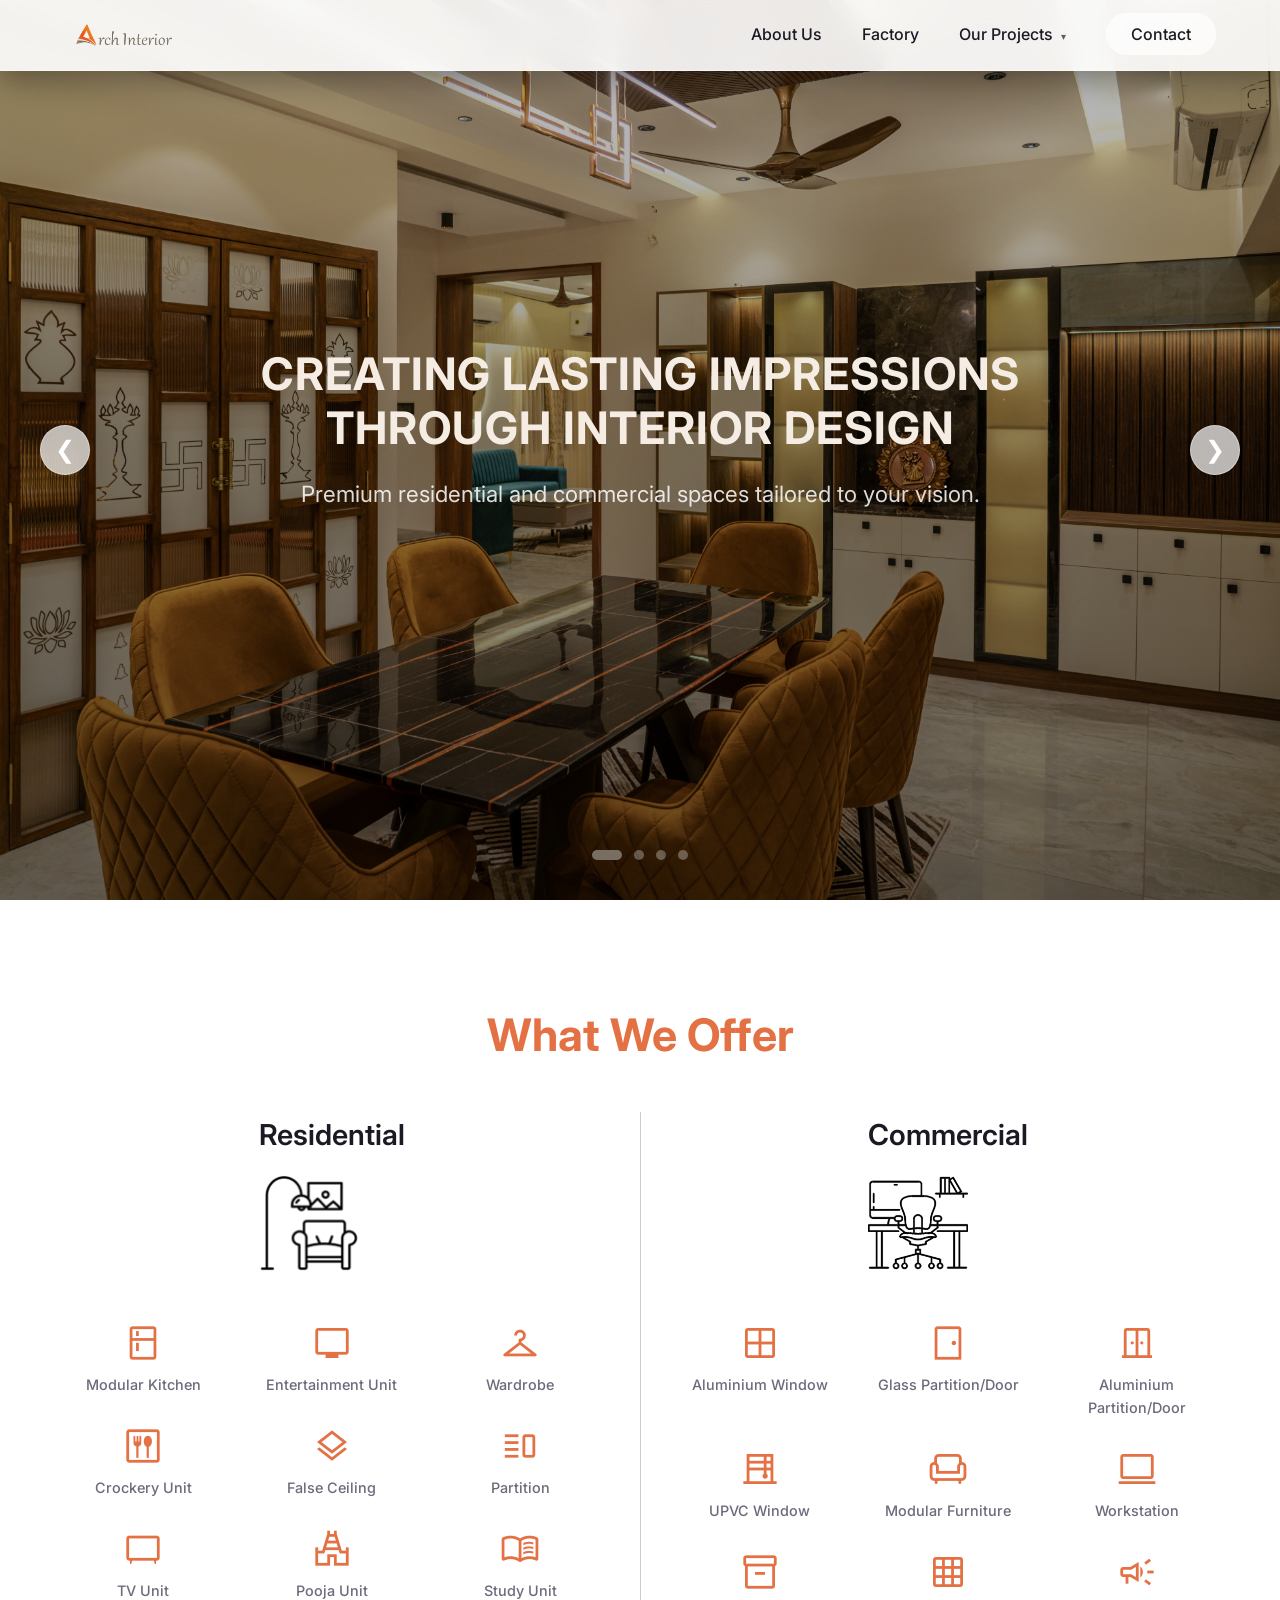
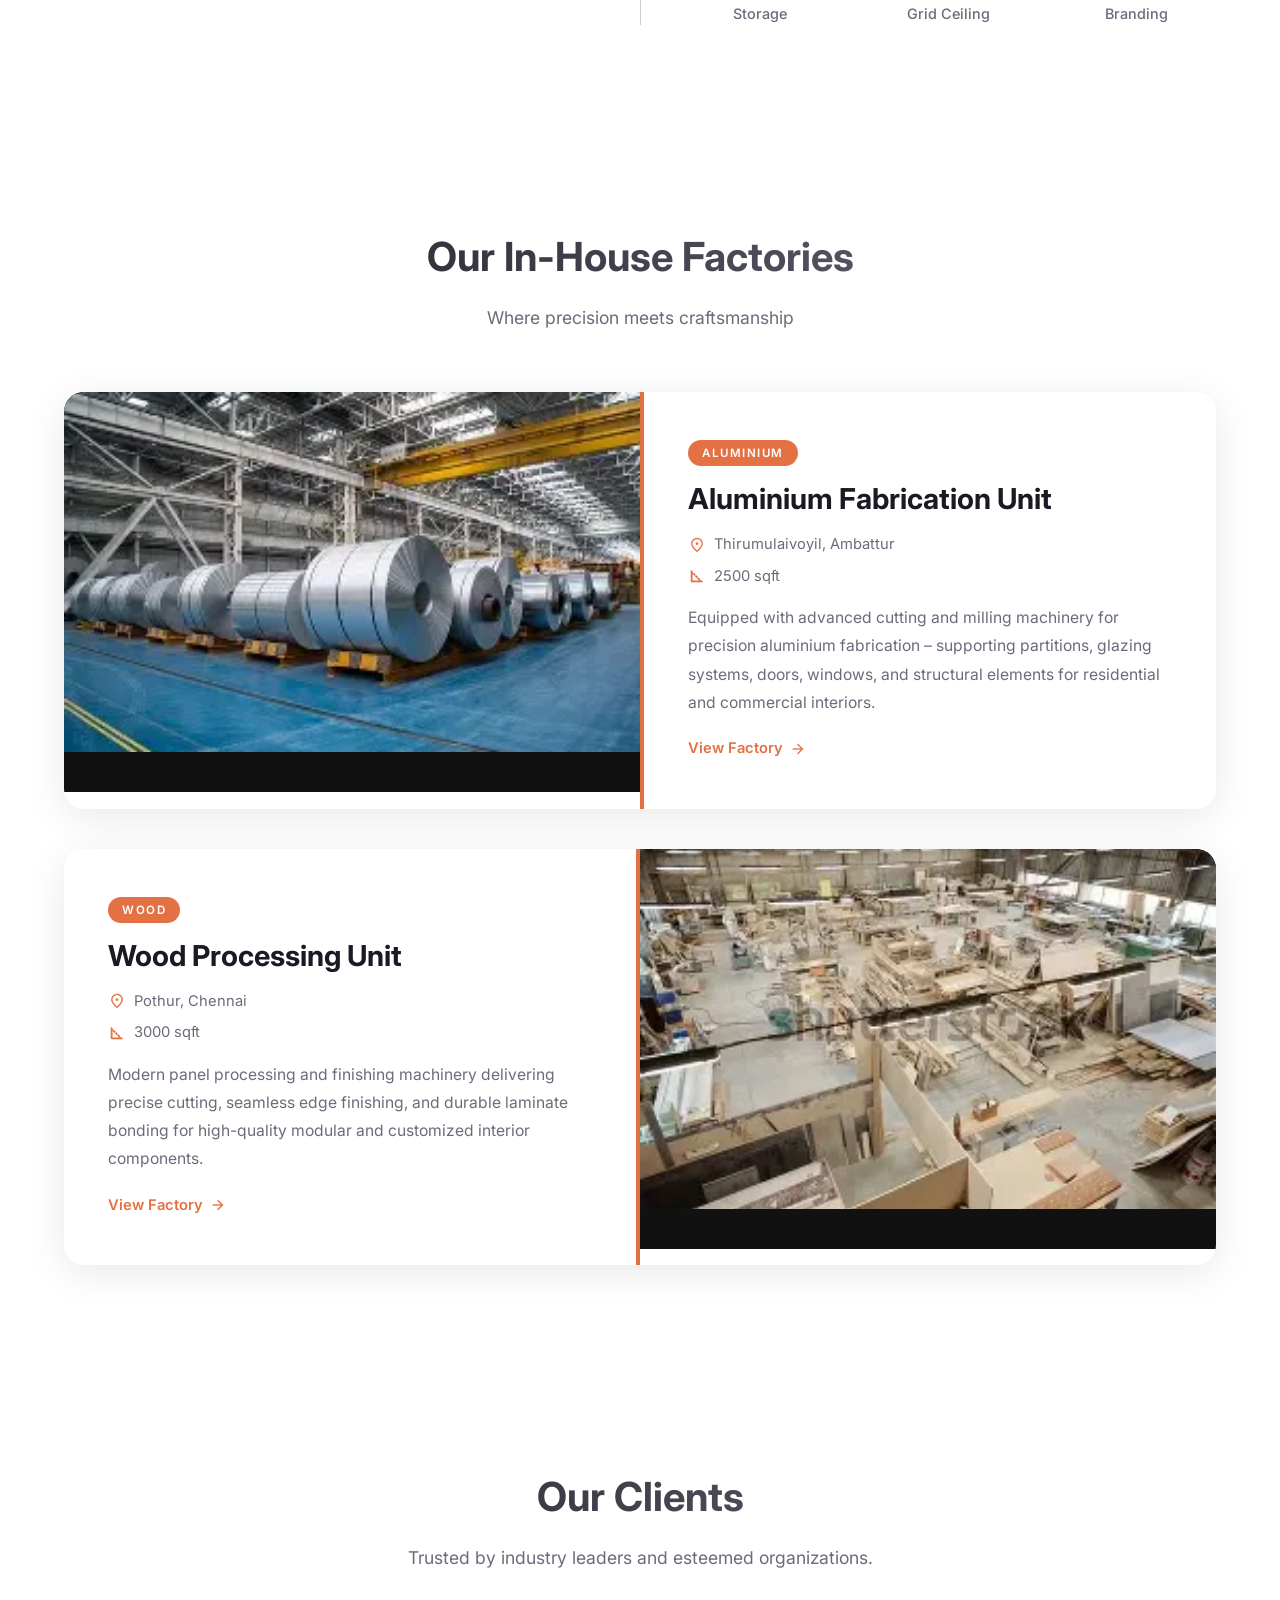
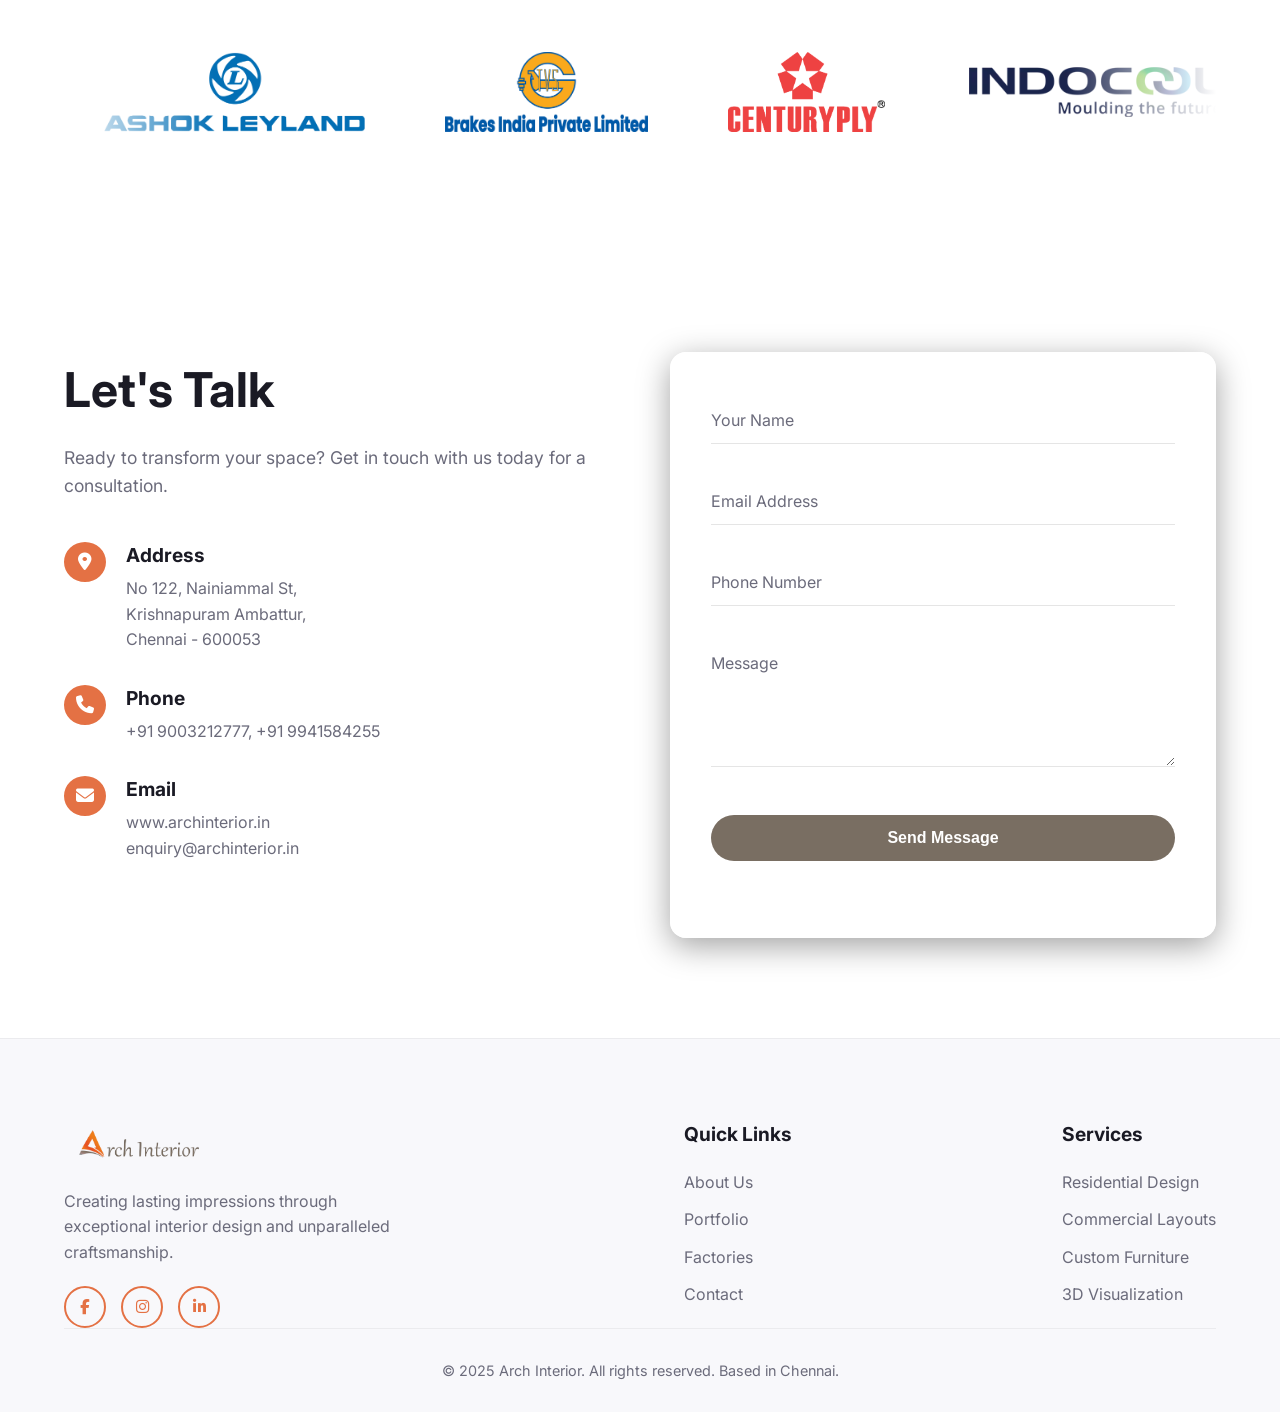
==== commit fcc8360b: "changes done before  Changes to be committed: 	modified:   about.html 	modified:   css/about.css 	mo" ====
--- a/index.html
+++ b/index.html
@@ -1,4 +1,4 @@
-<!DOCTYPE html>
+﻿<!DOCTYPE html>
 <html lang="en">
 
 <head>
@@ -42,100 +42,13 @@
             min-height: 24px;
             text-align: center;
         }
-
-        .form-status.success {
-            color: #2e7d32;
-        }
-
-        .form-status.error {
-            color: #c62828;
-        }
+        .form-status.success { color: #2e7d32; }
+        .form-status.error   { color: #c62828; }
 
         /* ── Submit button loading state ── */
         .submit-btn:disabled {
             opacity: 0.7;
             cursor: not-allowed;
-        }
-
-        /* ── Custom Offer Icons ── */
-        .offer-custom-icon {
-            width: 44px;
-            height: 44px;
-            object-fit: contain;
-            margin-bottom: 8px;
-            display: inline-block;
-            transition: all 0.3s cubic-bezier(0.25, 0.8, 0.25, 1);
-            filter: drop-shadow(0 2px 4px rgba(0,0,0,0.1));
-        }
-        
-        .offer-icon-item:hover .offer-custom-icon {
-            transform: scale(1.15) translateY(-4px);
-            filter: drop-shadow(0 6px 10px rgba(224, 123, 57, 0.45));
-        }
-
-        .offer-icon-item span {
-            color: var(--brand-orange, #e07b39);
-            transition: color 0.3s ease;
-        }
-        
-        .offer-icon-item:hover span {
-            color: #c96527; /* slightly darker orange on hover */
-        }
-
-        /* ── Clients Static Grid ── */
-        .clients-grid {
-            display: flex;
-            flex-wrap: wrap;
-            justify-content: center;
-            gap: 50px 30px;
-            margin-top: 50px;
-            align-items: center;
-        }
-
-        .client-logo-item {
-            flex: 0 0 calc(25% - 30px);
-            display: flex;
-            justify-content: center;
-            min-width: 150px;
-        }
-
-        .client-logo-item img {
-            max-width: 220px;
-            max-height: 110px;
-            width: 100%;
-            object-fit: contain;
-            transition: all 0.3s ease;
-        }
-
-        .client-logo-item.wide-logo img {
-            max-width: 320px;
-            max-height: 150px;
-            transform: scale(1.3);
-        }
-
-        .client-logo-item.wide-logo:hover img {
-            transform: scale(1.4);
-        }
-
-        .client-logo-item:hover img {
-            transform: scale(1.08);
-        }
-
-        @media (max-width: 900px) {
-            .client-logo-item {
-                flex: 0 0 calc(33.333% - 30px);
-            }
-        }
-
-        @media (max-width: 768px) {
-            .client-logo-item {
-                flex: 0 0 calc(33.333% - 30px);
-            }
-        }
-        @media (max-width: 480px) {
-            .client-logo-item {
-                flex: 0 0 calc(50% - 30px);
-            }
         }
     </style>
 </head>
@@ -191,8 +104,7 @@
             </div>
 
             <div class="hero-content">
-                <h1 class="animate-up hero-title text-primary">CREATING LASTING IMPRESSIONS<br>THROUGH INTERIOR DESIGN
-                </h1>
+                <h1 class="animate-up hero-title text-primary">CREATING LASTING IMPRESSIONS<br>THROUGH INTERIOR DESIGN</h1>
                 <p class="animate-up delay-1">Premium residential and commercial spaces tailored to your vision.</p>
             </div>
 
@@ -218,114 +130,111 @@
 
                 <div class="offer-grid reveal">
 
+                    <!-- ── Residential Column ── -->
+                    <div class="offer-column">
+                        <a href="residential.html" class="offer-col-link">
+                            <h3 class="offer-category-title">Residential</h3>
+                            <div class="offer-main-icon">
+                                <img src="images/home.webp" alt="Residential" loading="lazy"
+                                    style="width: 100px; height: auto;">
+                            </div>
+                        </a>
+
+                        <div class="offer-icons-grid">
+                            <a href="residential.html" class="offer-icon-item">
+                                <span class="material-symbols-outlined">kitchen</span>
+                                <span>Modular Kitchen</span>
+                            </a>
+                            <a href="residential.html" class="offer-icon-item">
+                                <span class="material-symbols-outlined">tv</span>
+                                <span>Entertainment Unit</span>
+                            </a>
+                            <a href="residential.html" class="offer-icon-item">
+                                <span class="material-symbols-outlined">checkroom</span>
+                                <span>Wardrobe</span>
+                            </a>
+                            <a href="residential.html" class="offer-icon-item">
+                                <span class="material-symbols-outlined">dining</span>
+                                <span>Crockery Unit</span>
+                            </a>
+                            <a href="residential.html" class="offer-icon-item">
+                                <span class="material-symbols-outlined">layers</span>
+                                <span>False Ceiling</span>
+                            </a>
+                            <a href="residential.html" class="offer-icon-item">
+                                <span class="material-symbols-outlined">vertical_split</span>
+                                <span>Partition</span>
+                            </a>
+                            <a href="residential.html" class="offer-icon-item">
+                                <span class="material-symbols-outlined">tv_gen</span>
+                                <span>TV Unit</span>
+                            </a>
+                            <a href="residential.html" class="offer-icon-item">
+                                <span class="material-symbols-outlined">temple_hindu</span>
+                                <span>Pooja Unit</span>
+                            </a>
+                            <a href="residential.html" class="offer-icon-item">
+                                <span class="material-symbols-outlined">menu_book</span>
+                                <span>Study Unit</span>
+                            </a>
+                        </div>
+                    </div>
+
+                    <div class="offer-separator"></div>
+
                     <!-- ── Commercial Column ── -->
                     <div class="offer-column">
                         <a href="commercial.html" class="offer-col-link">
                             <h3 class="offer-category-title">Commercial</h3>
                             <div class="offer-main-icon">
-                                <img src="images/commerical.webp" alt="Commercial" loading="lazy" style="width: 100px; height: auto;">
+                                <img src="images/commerical.webp" alt="Commercial" loading="lazy"
+                                    style="width: 100px; height: auto;">
                             </div>
                         </a>
 
                         <div class="offer-icons-grid">
                             <a href="commercial.html" class="offer-icon-item">
-                                <img src="images/what_we_offer/glass-building.png" alt="Elevation Glazing" class="offer-custom-icon">
-                                <span>Elevation Glazing</span>
-                            </a>
-                            <a href="commercial.html" class="offer-icon-item">
-                                <img src="images/what_we_offer/window (1).png" alt="UPVC Windows and Doors" class="offer-custom-icon">
-                                <span>UPVC Windows and Doors</span>
-                            </a>
-                            <a href="commercial.html" class="offer-icon-item">
-                                <img src="images/what_we_offer/doors.png" alt="Aluminium Doors and Partitions" class="offer-custom-icon">
-                                <span>Aluminium Doors<br>and Partitions</span>
-                            </a>
-                            <a href="commercial.html" class="offer-icon-item">
-                                <img src="images/what_we_offer/window.png" alt="Aluminium Windows" class="offer-custom-icon">
-                                <span>Aluminium Windows</span>
-                            </a>
-                            <a href="commercial.html" class="offer-icon-item">
-                                <img src="images/what_we_offer/sliding-door.png" alt="Glass Doors and Partitions" class="offer-custom-icon">
-                                <span>Glass Doors<br>and Partitions</span>
-                            </a>
-                            <a href="commercial.html" class="offer-icon-item">
-                                <img src="images/what_we_offer/floor.png" alt="Flooring" class="offer-custom-icon">
-                                <span>Flooring</span>
-                            </a>
-                            <a href="commercial.html" class="offer-icon-item">
-                                <img src="images/what_we_offer/furniture.png" alt="Modular Furniture" class="offer-custom-icon">
+                                <span class="material-symbols-outlined">window</span>
+                                <span>Aluminium Window</span>
+                            </a>
+                            <a href="commercial.html" class="offer-icon-item">
+                                <span class="material-symbols-outlined">sensor_door</span>
+                                <span>Glass Partition/Door</span>
+                            </a>
+                            <a href="commercial.html" class="offer-icon-item">
+                                <span class="material-symbols-outlined">door_sliding</span>
+                                <span>Aluminium Partition/Door</span>
+                            </a>
+                            <a href="commercial.html" class="offer-icon-item">
+                                <span class="material-symbols-outlined">blinds</span>
+                                <span>UPVC Window</span>
+                            </a>
+                            <a href="commercial.html" class="offer-icon-item">
+                                <span class="material-symbols-outlined">chair</span>
                                 <span>Modular Furniture</span>
                             </a>
                             <a href="commercial.html" class="offer-icon-item">
-                                <img src="images/what_we_offer/workplace.png" alt="Workstations" class="offer-custom-icon">
-                                <span>Workstations</span>
-                            </a>
-                            <a href="commercial.html" class="offer-icon-item">
-                                <img src="images/what_we_offer/paint-roller.png" alt="Painting" class="offer-custom-icon">
-                                <span>Painting</span>
-                            </a>
-                        </div>
-                    </div>
-
-                    <div class="offer-separator"></div>
-
-                    <!-- ── Residential Column ── -->
-                    <div class="offer-column">
-                        <a href="residential.html" class="offer-col-link">
-                            <h3 class="offer-category-title">Residential</h3>
-                            <div class="offer-main-icon">
-                                <img src="images/home.webp" alt="Residential" loading="lazy" style="width: 100px; height: auto;">
-                            </div>
-                        </a>
-
-                        <div class="offer-icons-grid">
-                            <a href="residential.html" class="offer-icon-item">
-                                <img src="images/what_we_offer/kitchen.png" alt="Modular Kitchen" class="offer-custom-icon">
-                                <span>Modular Kitchen</span>
-                            </a>
-                            <a href="residential.html" class="offer-icon-item">
-                                <img src="images/what_we_offer/tv-table.png" alt="Entertainment Unit" class="offer-custom-icon">
-                                <span>Entertainment Unit</span>
-                            </a>
-                            <a href="residential.html" class="offer-icon-item">
-                                <img src="images/what_we_offer/wardrobe.png" alt="Wardrobe" class="offer-custom-icon">
-                                <span>Wardrobe</span>
-                            </a>
-                            <a href="residential.html" class="offer-icon-item">
-                                <img src="images/what_we_offer/plates.png" alt="Crockery Unit" class="offer-custom-icon">
-                                <span>Crockery Unit</span>
-                            </a>
-                            <a href="residential.html" class="offer-icon-item">
-                                <img src="images/what_we_offer/ceiling.png" alt="False Ceiling" class="offer-custom-icon">
-                                <span>False Ceiling</span>
-                            </a>
-                            <a href="residential.html" class="offer-icon-item">
-                                <img src="images/what_we_offer/room-divider.png" alt="Partition" class="offer-custom-icon">
-                                <span>Partition</span>
-                            </a>
-                            <a href="residential.html" class="offer-icon-item">
-                                <img src="images/what_we_offer/sofa.png" alt="Loose Furniture" class="offer-custom-icon">
-                                <span>Loose Furniture</span>
-                            </a>
-                            <a href="residential.html" class="offer-icon-item">
-                                <img src="images/what_we_offer/temple.png" alt="Pooja Unit" class="offer-custom-icon">
-                                <span>Pooja Unit</span>
-                            </a>
-                            <a href="residential.html" class="offer-icon-item">
-                                <img src="images/what_we_offer/workspace (1).png" alt="Study Unit" class="offer-custom-icon">
-                                <span>Study Unit</span>
-                            </a>
-                        </div>
-                    </div>
-
-                </div>
-
-                <div class="reveal" style="text-align: center; margin-top: 50px;">
-                    <p style="font-size: 1.3rem; font-weight: 600; color: var(--brand-orange, #e07b39); text-transform: uppercase; letter-spacing: 3px; margin: 0;">End To End Solutions</p>
+                                <span class="material-symbols-outlined">computer</span>
+                                <span>Workstation</span>
+                            </a>
+                            <a href="commercial.html" class="offer-icon-item">
+                                <span class="material-symbols-outlined">inventory_2</span>
+                                <span>Storage</span>
+                            </a>
+                            <a href="commercial.html" class="offer-icon-item">
+                                <span class="material-symbols-outlined">grid_on</span>
+                                <span>Grid Ceiling</span>
+                            </a>
+                            <a href="commercial.html" class="offer-icon-item">
+                                <span class="material-symbols-outlined">campaign</span>
+                                <span>Branding</span>
+                            </a>
+                        </div>
+                    </div>
+
                 </div>
             </div>
         </section>
-
 
         <!-- Our Factories -->
         <section class="factories-section section-padding" id="factories">
@@ -358,8 +267,7 @@
                         <span class="factory-tag">Aluminium</span>
                         <h3>Aluminium Fabrication Unit</h3>
                         <div class="factory-row-meta">
-                            <span><span class="material-symbols-outlined">location_on</span>Thirumullaivoyil,
-                                Ambattur</span>
+                            <span><span class="material-symbols-outlined">location_on</span>Thirumulaivoyil, Ambattur</span>
                             <span><span class="material-symbols-outlined">square_foot</span>2500 sqft</span>
                         </div>
                         <p>Equipped with advanced cutting and milling machinery for precision aluminium fabrication –
@@ -395,7 +303,7 @@
                         <h3>Wood Processing Unit</h3>
                         <div class="factory-row-meta">
                             <span><span class="material-symbols-outlined">location_on</span>Pothur, Chennai</span>
-                            <span><span class="material-symbols-outlined">square_foot</span>5000 sqft</span>
+                            <span><span class="material-symbols-outlined">square_foot</span>3000 sqft</span>
                         </div>
                         <p>Modern panel processing and finishing machinery delivering precise cutting, seamless edge
                             finishing, and durable laminate bonding for high-quality modular and customized interior
@@ -416,27 +324,30 @@
                     <h2>Our Clients</h2>
                     <p>Trusted by industry leaders and esteemed organizations.</p>
                 </div>
-                <div class="clients-grid reveal">
-                    <!-- Original -->
-                    <div class="client-logo-item"><img src="images/new_client_logo/ashok_leyland_logo.webp" alt="Ashok Leyland" loading="lazy"></div>
-                    <div class="client-logo-item"><img src="images/new_client_logo/brakes_india.webp" alt="Brakes India" loading="lazy"></div>
-                    <div class="client-logo-item"><img src="images/new_client_logo/century_ply.png" alt="Century Ply" loading="lazy"></div>
-                    <div class="client-logo-item"><img src="images/new_client_logo/indocool.webp" alt="Indocool" loading="lazy"></div>
-                    <div class="client-logo-item"><img src="images/new_client_logo/km.png" alt="KM" loading="lazy"></div>
-                    <div class="client-logo-item"><img src="images/new_client_logo/opmobility.png" alt="OP Mobility" loading="lazy"></div>
-                    <div class="client-logo-item"><img src="images/new_client_logo/rks.webp" alt="RKS" loading="lazy"></div>
-                    <div class="client-logo-item"><img src="images/new_client_logo/sundaram.webp" alt="Sundaram" loading="lazy"></div>
-                    <div class="client-logo-item"><img src="images/new_client_logo/swanag.webp" alt="Swanag" loading="lazy"></div>
-                    <div class="client-logo-item"><img src="images/new_client_logo/tidc.webp" alt="TIDC" loading="lazy"></div>
-                    <!-- New -->
-                    <div class="client-logo-item"><img src="images/new_client_logo/JB KHANNA.png" alt="JB Khanna" loading="lazy"></div>
-                    <div class="client-logo-item"><img src="images/new_client_logo/JB PRINTS.png" alt="JB Prints" loading="lazy"></div>
-                    <div class="client-logo-item"><img src="images/new_client_logo/LEGGARO COMPOSITES.png" alt="Leggaro Composites" loading="lazy"></div>
-                    <div class="client-logo-item"><img src="images/new_client_logo/SAF.jpg" alt="SAF" loading="lazy"></div>
-                    <div class="client-logo-item wide-logo"><img src="images/new_client_logo/TVS Sundharam Clayton.png" alt="TVS Sundaram Clayton" loading="lazy"></div>
-                    <div class="client-logo-item"><img src="images/new_client_logo/UNIVERSAL.jpg" alt="Universal" loading="lazy"></div>
-                    <div class="client-logo-item wide-logo"><img src="images/new_client_logo/romaa_housing.jpg" alt="Romaa Housing" loading="lazy"></div>
-                    <div class="client-logo-item wide-logo"><img src="images/new_client_logo/tropical_breweries.jpg" alt="Tropical Breweries" loading="lazy"></div>
+                <div class="clients-marquee reveal">
+                    <div class="marquee-track">
+                        <img src="images/ashok_leyland_logo.webp" alt="Client 1" loading="lazy">
+                        <img src="images/brakes_india.webp" alt="Client 2" loading="lazy">
+                        <img src="images/century_ply.png" alt="Client 3" loading="lazy">
+                        <img src="images/indocool.webp" alt="Client 6" loading="lazy">
+                        <img src="images/km.png" alt="Client 7" loading="lazy">
+                        <img src="images/opmobility.png" alt="Client 8" loading="lazy">
+                        <img src="images/rks.webp" alt="Client 9" loading="lazy">
+                        <img src="images/sundaram.webp" alt="Client 10" loading="lazy">
+                        <img src="images/swanag.webp" alt="Client 11" loading="lazy">
+                        <img src="images/tidc.webp" alt="Client 12" loading="lazy">
+                        <!-- Duplicated for Infinite Loop -->
+                        <img src="images/ashok_leyland_logo.webp" alt="Client 1" loading="lazy">
+                        <img src="images/brakes_india.webp" alt="Client 2" loading="lazy">
+                        <img src="images/century_ply.png" alt="Client 3" loading="lazy">
+                        <img src="images/indocool.webp" alt="Client 6" loading="lazy">
+                        <img src="images/km.png" alt="Client 7" loading="lazy">
+                        <img src="images/opmobility.png" alt="Client 8" loading="lazy">
+                        <img src="images/rks.webp" alt="Client 9" loading="lazy">
+                        <img src="images/sundaram.webp" alt="Client 10" loading="lazy">
+                        <img src="images/swanag.webp" alt="Client 11" loading="lazy">
+                        <img src="images/tidc.webp" alt="Client 12" loading="lazy">
+                    </div>
                 </div>
             </div>
         </section>
@@ -456,7 +367,7 @@
 
                         <!-- Address – fixed icon -->
                         <div class="detail-item">
-                            <span class="icon">📍</span>
+                            <span class="icon"><i class="fa-solid fa-location-dot"></i></span>
                             <div>
                                 <h4>Address</h4>
                                 <p>No 122, Nainiammal St,<br>Krishnapuram Ambattur,<br>Chennai - 600053</p>
@@ -465,7 +376,7 @@
 
                         <!-- Phone – fixed icon -->
                         <div class="detail-item">
-                            <span class="icon">📞</span>
+                            <span class="icon"><i class="fa-solid fa-phone"></i></span>
                             <div>
                                 <h4>Phone</h4>
                                 <p>+91 9003212777, +91 9941584255</p>
@@ -474,12 +385,12 @@
 
                         <!-- Email – fixed icon -->
                         <div class="detail-item">
-                            <span class="icon">✉️</span>
+                            <span class="icon"><i class="fa-solid fa-envelope"></i></span>
                             <div>
                                 <h4>Email</h4>
                                 <p>
                                     <a href="https://www.archinterior.in" target="_blank">www.archinterior.in</a><br>
-                                    enquiry.archinterior@gmail.com
+                                    enquiry@archinterior.in
                                 </p>
                             </div>
                         </div>
@@ -538,8 +449,8 @@
                 <p>Creating lasting impressions through exceptional interior design and unparalleled craftsmanship.</p>
                 <div class="social-links">
                     <a href="#" aria-label="Facebook"><i class="fa-brands fa-facebook-f"></i></a>
-                    <a href="https://www.instagram.com/archinterior_in" target="_blank" rel="noopener" aria-label="Instagram"><i class="fa-brands fa-instagram"></i></a>
-                    <a href="https://youtube.com/@archinteriormedia" target="_blank" rel="noopener" aria-label="YouTube"><i class="fa-brands fa-youtube"></i></a>
+                    <a href="#" aria-label="Instagram"><i class="fa-brands fa-instagram"></i></a>
+                    <a href="#" aria-label="LinkedIn"><i class="fa-brands fa-linkedin-in"></i></a>
                 </div>
             </div>
 
@@ -608,5 +519,4 @@
     </script>
 
 </body>
-
 </html>
--- a/css/style.css
+++ b/css/style.css
@@ -22,8 +22,8 @@
     --glass-shadow: 0 8px 32px 0 rgba(0, 0, 0, 0.37);
 
     /* Typography */
-    --font-primary: 'Inter', sans-serif;
-    --font-heading: 'Inter', sans-serif;
+--font-primary: 'Inter', sans-serif;
+--font-heading: 'Inter', sans-serif;
 
     /* Spacing & Utilities */
     --section-padding: 100px 5%;
@@ -53,10 +53,7 @@
     overflow-x: hidden;
 }
 
-h1,
-h2,
-h3,
-h4 {
+h1, h2, h3, h4 {
     font-family: var(--font-heading);
 }
 
@@ -183,7 +180,7 @@
 }
 
 .logo img {
-    height: 60px;
+    height: 40px;
     width: auto;
 }
 
@@ -789,14 +786,14 @@
 .factory-card {
     border-radius: var(--border-radius);
     overflow: hidden;
-    box-shadow: 0 8px 32px rgba(0, 0, 0, 0.1);
+    box-shadow: 0 8px 32px rgba(0,0,0,0.1);
     transition: transform 0.4s ease, box-shadow 0.4s ease;
     background: #fff;
 }
 
 .factory-card:hover {
     transform: translateY(-6px);
-    box-shadow: 0 24px 56px rgba(0, 0, 0, 0.15);
+    box-shadow: 0 24px 56px rgba(0,0,0,0.15);
 }
 
 .video-container {
@@ -926,15 +923,26 @@
 }
 
 .detail-item .icon {
-    font-size: 1.8rem;
-    background: var(--glass-bg);
-    width: 60px;
-    height: 60px;
+    width: 42px;
+    height: 42px;
+    min-width: 42px;
+    border-radius: 50%;
+    background: transparent;
+    border: 2px solid var(--brand-orange);
+    color: var(--brand-orange);
     display: flex;
     align-items: center;
     justify-content: center;
-    border-radius: 50%;
-    border: 1px solid var(--glass-border);
+    font-size: 1.1rem;
+    flex-shrink: 0;
+    transition: var(--transition-smooth);
+}
+
+.detail-item:hover .icon {
+    background: var(--brand-orange);
+    color: #ffffff;
+    transform: translateY(-4px);
+    box-shadow: 0 8px 20px rgba(228, 113, 68, 0.35);
 }
 
 .detail-item h4 {
@@ -1293,11 +1301,6 @@
 /* ── Dropdown ── */
 .nav-dropdown {
     position: relative;
-}
-
-.dropdown-toggle {
-    display: inline-flex;
-    align-items: center;
 }
 
 /* Arrow */
@@ -1532,9 +1535,7 @@
 }
 
 .offer-col-link {
-    display: flex;
-    flex-direction: column;
-    align-items: center;
+    display: block;
     margin-bottom: 20px;
     transition: var(--transition-smooth);
 }
@@ -1570,14 +1571,11 @@
     display: flex;
     flex-direction: column;
     align-items: center;
-    justify-content: flex-start;
-    text-align: center;
     gap: 10px;
     color: var(--brand-orange);
     transition: var(--transition-smooth);
     font-weight: 500;
     font-size: 0.9rem;
-    min-height: 115px;
 }
 
 .offer-icon-item .material-symbols-outlined {
@@ -1663,14 +1661,14 @@
     gap: 0;
     border-radius: 20px;
     overflow: hidden;
-    box-shadow: 0 8px 40px rgba(0, 0, 0, 0.09);
+    box-shadow: 0 8px 40px rgba(0,0,0,0.09);
     margin-bottom: 40px;
     background: #fff;
     width: 100%;
     max-width: 100%;
     transition: opacity 0.8s cubic-bezier(0.25, 0.46, 0.45, 0.94),
-        transform 0.8s cubic-bezier(0.25, 0.46, 0.45, 0.94),
-        box-shadow 0.3s ease;
+                transform 0.8s cubic-bezier(0.25, 0.46, 0.45, 0.94),
+                box-shadow 0.3s ease;
 }
 
 .factory-row:last-child {
@@ -1679,7 +1677,7 @@
 
 .factory-row:hover {
     transform: translateY(-4px);
-    box-shadow: 0 20px 56px rgba(0, 0, 0, 0.13);
+    box-shadow: 0 20px 56px rgba(0,0,0,0.13);
 }
 
 /* Row 1 — video left, info right (default) */
@@ -1709,8 +1707,8 @@
     opacity: 0;
     transform: translateX(-60px);
     transition: opacity 0.8s cubic-bezier(0.25, 0.46, 0.45, 0.94),
-        transform 0.8s cubic-bezier(0.25, 0.46, 0.45, 0.94),
-        box-shadow 0.3s ease;
+                transform 0.8s cubic-bezier(0.25, 0.46, 0.45, 0.94),
+                box-shadow 0.3s ease;
 }
 
 .factory-row.reverse {
@@ -1862,51 +1860,4 @@
         border-right: none;
         padding: 32px 28px;
     }
-}
-
-/* ── Offer Image Icons ── */
-.offer-img-wrap {
-    width: 80px;
-    height: 80px;
-    border-radius: 14px;
-    overflow: hidden;
-    margin: 0 auto 8px;
-    border: 2px solid transparent;
-    transition: border-color 0.3s ease, transform 0.3s ease, box-shadow 0.3s ease;
-    box-shadow: 0 2px 8px rgba(0, 0, 0, 0.10);
-    flex-shrink: 0;
-    display: flex;
-    align-items: center;
-    justify-content: center;
-    background: #fff;
-}
-
-.offer-img-wrap img {
-    width: 100%;
-    height: 100%;
-    object-fit: cover;
-    display: block;
-    transition: transform 0.35s ease;
-}
-
-/* Font Awesome icons styling */
-.offer-img-wrap i {
-    font-size: 36px;
-    color: var(--brand-orange, #e07b39);
-    transition: transform 0.35s ease, color 0.35s ease;
-}
-
-.offer-icon-item:hover .offer-img-wrap {
-    border-color: var(--brand-orange, #e07b39);
-    transform: translateY(-4px);
-    box-shadow: 0 8px 20px rgba(224, 123, 57, 0.25);
-}
-
-.offer-icon-item:hover .offer-img-wrap img {
-    transform: scale(1.08);
-}
-
-.offer-icon-item:hover .offer-img-wrap i {
-    transform: scale(1.15);
-    color: var(--brand-orange, #e07b39);
 }
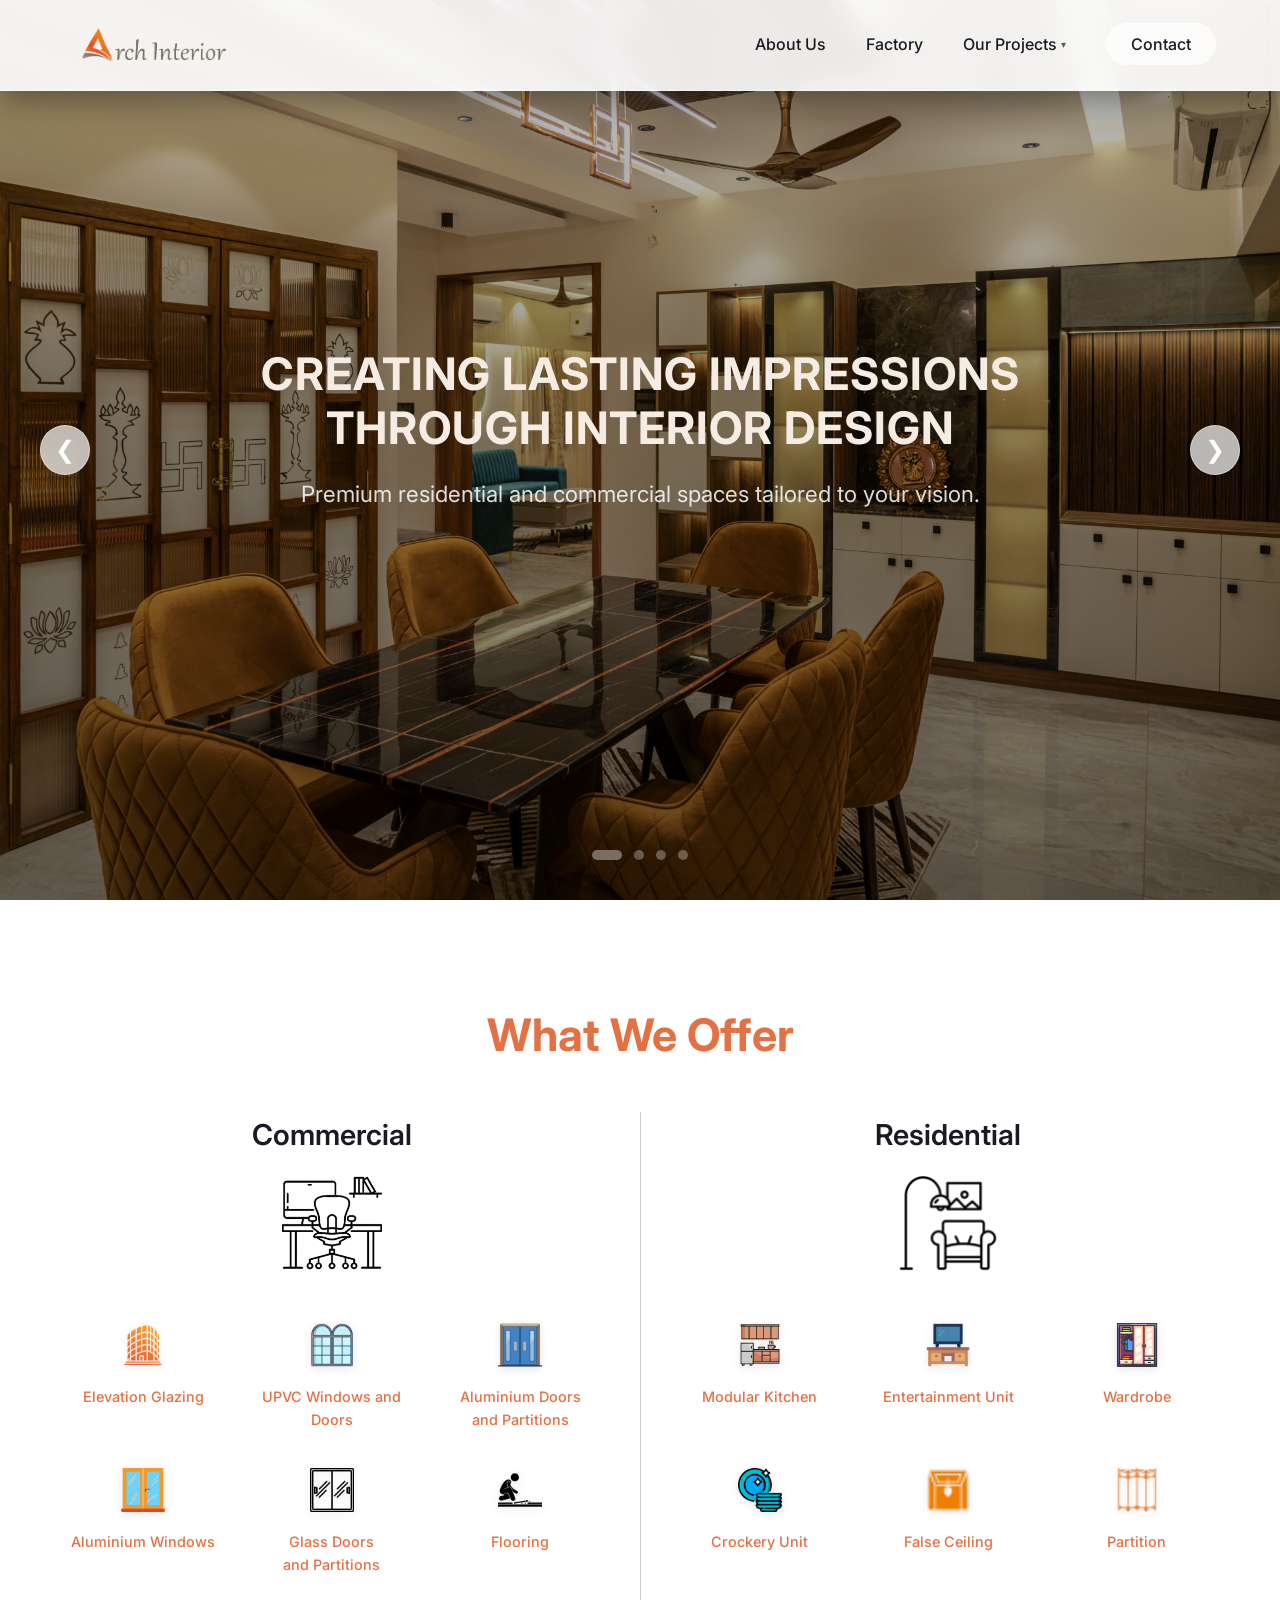
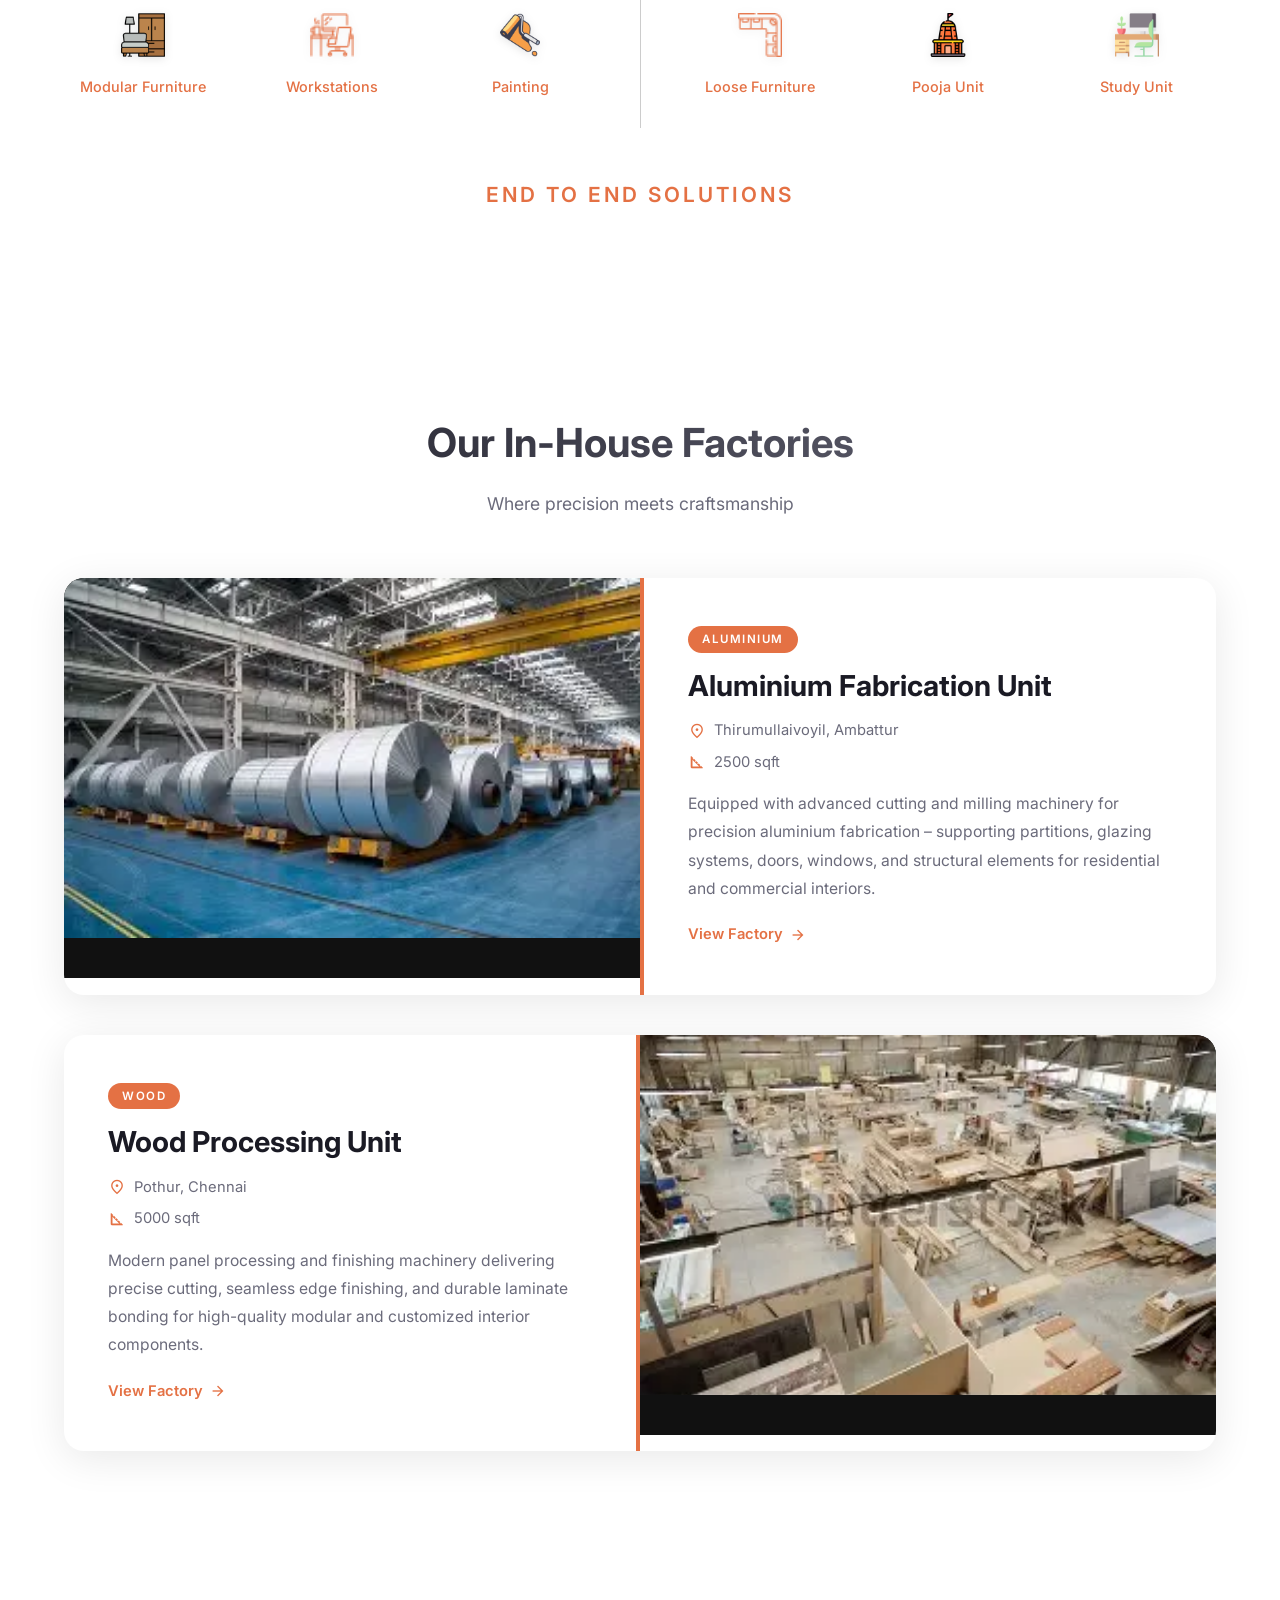
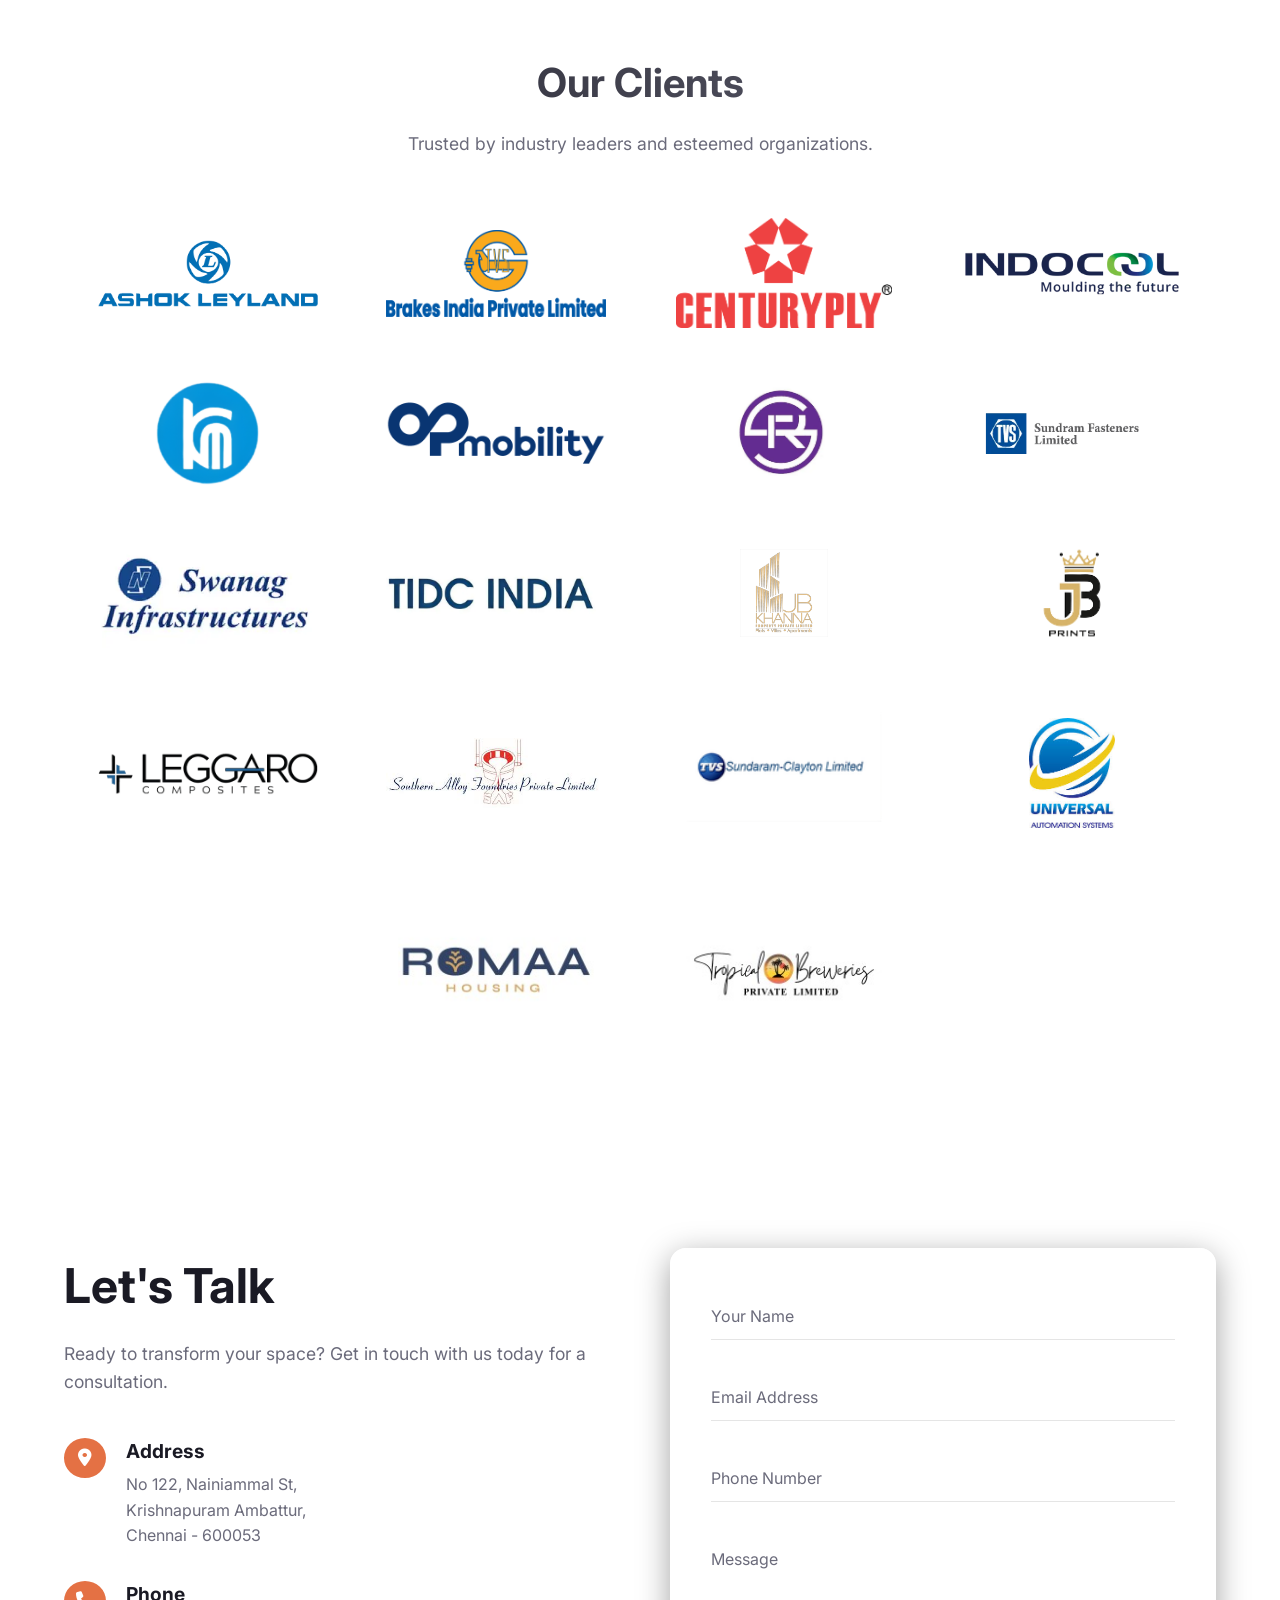
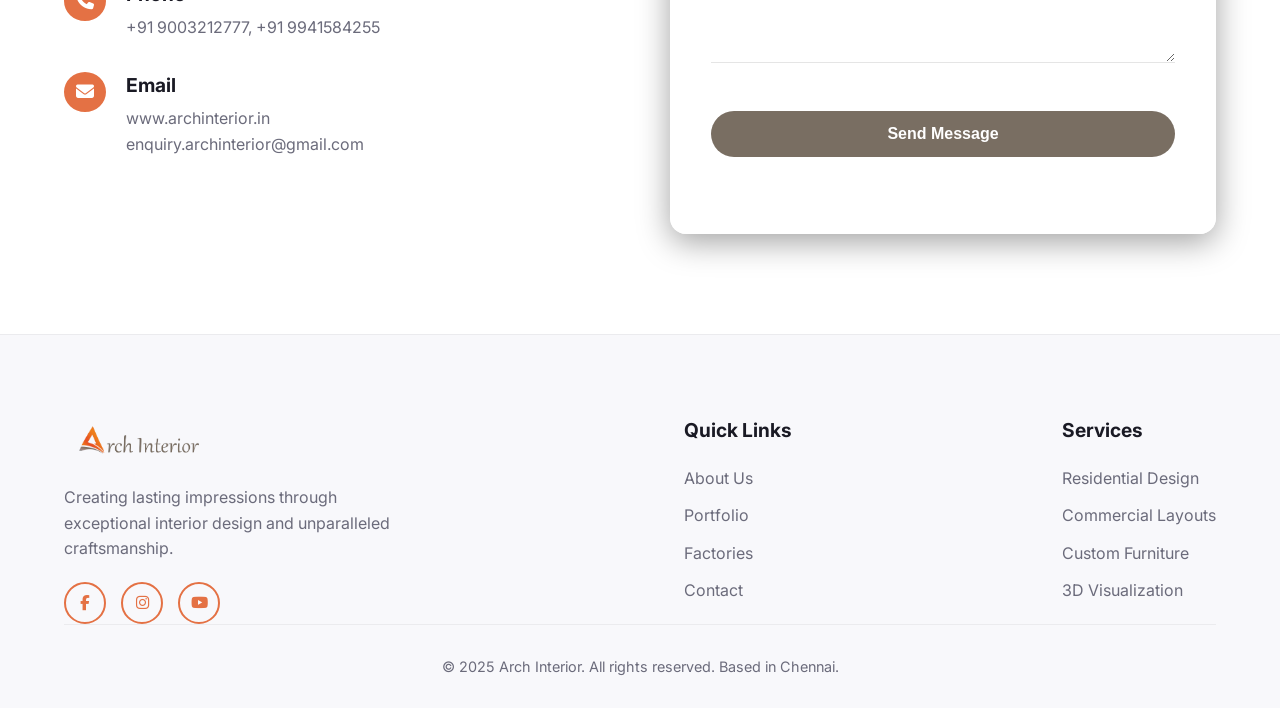
==== commit 5d19e97e: "Merge branch 'master' of https://github.com/aniruth29/archInterior" ====
--- a/index.html
+++ b/index.html
@@ -1,4 +1,4 @@
-﻿<!DOCTYPE html>
+<!DOCTYPE html>
 <html lang="en">
 
 <head>
@@ -42,13 +42,100 @@
             min-height: 24px;
             text-align: center;
         }
-        .form-status.success { color: #2e7d32; }
-        .form-status.error   { color: #c62828; }
+
+        .form-status.success {
+            color: #2e7d32;
+        }
+
+        .form-status.error {
+            color: #c62828;
+        }
 
         /* ── Submit button loading state ── */
         .submit-btn:disabled {
             opacity: 0.7;
             cursor: not-allowed;
+        }
+
+        /* ── Custom Offer Icons ── */
+        .offer-custom-icon {
+            width: 44px;
+            height: 44px;
+            object-fit: contain;
+            margin-bottom: 8px;
+            display: inline-block;
+            transition: all 0.3s cubic-bezier(0.25, 0.8, 0.25, 1);
+            filter: drop-shadow(0 2px 4px rgba(0,0,0,0.1));
+        }
+        
+        .offer-icon-item:hover .offer-custom-icon {
+            transform: scale(1.15) translateY(-4px);
+            filter: drop-shadow(0 6px 10px rgba(224, 123, 57, 0.45));
+        }
+
+        .offer-icon-item span {
+            color: var(--brand-orange, #e07b39);
+            transition: color 0.3s ease;
+        }
+        
+        .offer-icon-item:hover span {
+            color: #c96527; /* slightly darker orange on hover */
+        }
+
+        /* ── Clients Static Grid ── */
+        .clients-grid {
+            display: flex;
+            flex-wrap: wrap;
+            justify-content: center;
+            gap: 50px 30px;
+            margin-top: 50px;
+            align-items: center;
+        }
+
+        .client-logo-item {
+            flex: 0 0 calc(25% - 30px);
+            display: flex;
+            justify-content: center;
+            min-width: 150px;
+        }
+
+        .client-logo-item img {
+            max-width: 220px;
+            max-height: 110px;
+            width: 100%;
+            object-fit: contain;
+            transition: all 0.3s ease;
+        }
+
+        .client-logo-item.wide-logo img {
+            max-width: 320px;
+            max-height: 150px;
+            transform: scale(1.3);
+        }
+
+        .client-logo-item.wide-logo:hover img {
+            transform: scale(1.4);
+        }
+
+        .client-logo-item:hover img {
+            transform: scale(1.08);
+        }
+
+        @media (max-width: 900px) {
+            .client-logo-item {
+                flex: 0 0 calc(33.333% - 30px);
+            }
+        }
+
+        @media (max-width: 768px) {
+            .client-logo-item {
+                flex: 0 0 calc(33.333% - 30px);
+            }
+        }
+        @media (max-width: 480px) {
+            .client-logo-item {
+                flex: 0 0 calc(50% - 30px);
+            }
         }
     </style>
 </head>
@@ -104,7 +191,8 @@
             </div>
 
             <div class="hero-content">
-                <h1 class="animate-up hero-title text-primary">CREATING LASTING IMPRESSIONS<br>THROUGH INTERIOR DESIGN</h1>
+                <h1 class="animate-up hero-title text-primary">CREATING LASTING IMPRESSIONS<br>THROUGH INTERIOR DESIGN
+                </h1>
                 <p class="animate-up delay-1">Premium residential and commercial spaces tailored to your vision.</p>
             </div>
 
@@ -130,111 +218,114 @@
 
                 <div class="offer-grid reveal">
 
+                    <!-- ── Commercial Column ── -->
+                    <div class="offer-column">
+                        <a href="commercial.html" class="offer-col-link">
+                            <h3 class="offer-category-title">Commercial</h3>
+                            <div class="offer-main-icon">
+                                <img src="images/commerical.webp" alt="Commercial" loading="lazy" style="width: 100px; height: auto;">
+                            </div>
+                        </a>
+
+                        <div class="offer-icons-grid">
+                            <a href="commercial.html" class="offer-icon-item">
+                                <img src="images/what_we_offer/glass-building.png" alt="Elevation Glazing" class="offer-custom-icon">
+                                <span>Elevation Glazing</span>
+                            </a>
+                            <a href="commercial.html" class="offer-icon-item">
+                                <img src="images/what_we_offer/window (1).png" alt="UPVC Windows and Doors" class="offer-custom-icon">
+                                <span>UPVC Windows and Doors</span>
+                            </a>
+                            <a href="commercial.html" class="offer-icon-item">
+                                <img src="images/what_we_offer/doors.png" alt="Aluminium Doors and Partitions" class="offer-custom-icon">
+                                <span>Aluminium Doors<br>and Partitions</span>
+                            </a>
+                            <a href="commercial.html" class="offer-icon-item">
+                                <img src="images/what_we_offer/window.png" alt="Aluminium Windows" class="offer-custom-icon">
+                                <span>Aluminium Windows</span>
+                            </a>
+                            <a href="commercial.html" class="offer-icon-item">
+                                <img src="images/what_we_offer/sliding-door.png" alt="Glass Doors and Partitions" class="offer-custom-icon">
+                                <span>Glass Doors<br>and Partitions</span>
+                            </a>
+                            <a href="commercial.html" class="offer-icon-item">
+                                <img src="images/what_we_offer/floor.png" alt="Flooring" class="offer-custom-icon">
+                                <span>Flooring</span>
+                            </a>
+                            <a href="commercial.html" class="offer-icon-item">
+                                <img src="images/what_we_offer/furniture.png" alt="Modular Furniture" class="offer-custom-icon">
+                                <span>Modular Furniture</span>
+                            </a>
+                            <a href="commercial.html" class="offer-icon-item">
+                                <img src="images/what_we_offer/workplace.png" alt="Workstations" class="offer-custom-icon">
+                                <span>Workstations</span>
+                            </a>
+                            <a href="commercial.html" class="offer-icon-item">
+                                <img src="images/what_we_offer/paint-roller.png" alt="Painting" class="offer-custom-icon">
+                                <span>Painting</span>
+                            </a>
+                        </div>
+                    </div>
+
+                    <div class="offer-separator"></div>
+
                     <!-- ── Residential Column ── -->
                     <div class="offer-column">
                         <a href="residential.html" class="offer-col-link">
                             <h3 class="offer-category-title">Residential</h3>
                             <div class="offer-main-icon">
-                                <img src="images/home.webp" alt="Residential" loading="lazy"
-                                    style="width: 100px; height: auto;">
+                                <img src="images/home.webp" alt="Residential" loading="lazy" style="width: 100px; height: auto;">
                             </div>
                         </a>
 
                         <div class="offer-icons-grid">
                             <a href="residential.html" class="offer-icon-item">
-                                <span class="material-symbols-outlined">kitchen</span>
+                                <img src="images/what_we_offer/kitchen.png" alt="Modular Kitchen" class="offer-custom-icon">
                                 <span>Modular Kitchen</span>
                             </a>
                             <a href="residential.html" class="offer-icon-item">
-                                <span class="material-symbols-outlined">tv</span>
+                                <img src="images/what_we_offer/tv-table.png" alt="Entertainment Unit" class="offer-custom-icon">
                                 <span>Entertainment Unit</span>
                             </a>
                             <a href="residential.html" class="offer-icon-item">
-                                <span class="material-symbols-outlined">checkroom</span>
+                                <img src="images/what_we_offer/wardrobe.png" alt="Wardrobe" class="offer-custom-icon">
                                 <span>Wardrobe</span>
                             </a>
                             <a href="residential.html" class="offer-icon-item">
-                                <span class="material-symbols-outlined">dining</span>
+                                <img src="images/what_we_offer/plates.png" alt="Crockery Unit" class="offer-custom-icon">
                                 <span>Crockery Unit</span>
                             </a>
                             <a href="residential.html" class="offer-icon-item">
-                                <span class="material-symbols-outlined">layers</span>
+                                <img src="images/what_we_offer/ceiling.png" alt="False Ceiling" class="offer-custom-icon">
                                 <span>False Ceiling</span>
                             </a>
                             <a href="residential.html" class="offer-icon-item">
-                                <span class="material-symbols-outlined">vertical_split</span>
+                                <img src="images/what_we_offer/room-divider.png" alt="Partition" class="offer-custom-icon">
                                 <span>Partition</span>
                             </a>
                             <a href="residential.html" class="offer-icon-item">
-                                <span class="material-symbols-outlined">tv_gen</span>
-                                <span>TV Unit</span>
-                            </a>
-                            <a href="residential.html" class="offer-icon-item">
-                                <span class="material-symbols-outlined">temple_hindu</span>
+                                <img src="images/what_we_offer/sofa.png" alt="Loose Furniture" class="offer-custom-icon">
+                                <span>Loose Furniture</span>
+                            </a>
+                            <a href="residential.html" class="offer-icon-item">
+                                <img src="images/what_we_offer/temple.png" alt="Pooja Unit" class="offer-custom-icon">
                                 <span>Pooja Unit</span>
                             </a>
                             <a href="residential.html" class="offer-icon-item">
-                                <span class="material-symbols-outlined">menu_book</span>
+                                <img src="images/what_we_offer/workspace (1).png" alt="Study Unit" class="offer-custom-icon">
                                 <span>Study Unit</span>
                             </a>
                         </div>
                     </div>
 
-                    <div class="offer-separator"></div>
-
-                    <!-- ── Commercial Column ── -->
-                    <div class="offer-column">
-                        <a href="commercial.html" class="offer-col-link">
-                            <h3 class="offer-category-title">Commercial</h3>
-                            <div class="offer-main-icon">
-                                <img src="images/commerical.webp" alt="Commercial" loading="lazy"
-                                    style="width: 100px; height: auto;">
-                            </div>
-                        </a>
-
-                        <div class="offer-icons-grid">
-                            <a href="commercial.html" class="offer-icon-item">
-                                <span class="material-symbols-outlined">window</span>
-                                <span>Aluminium Window</span>
-                            </a>
-                            <a href="commercial.html" class="offer-icon-item">
-                                <span class="material-symbols-outlined">sensor_door</span>
-                                <span>Glass Partition/Door</span>
-                            </a>
-                            <a href="commercial.html" class="offer-icon-item">
-                                <span class="material-symbols-outlined">door_sliding</span>
-                                <span>Aluminium Partition/Door</span>
-                            </a>
-                            <a href="commercial.html" class="offer-icon-item">
-                                <span class="material-symbols-outlined">blinds</span>
-                                <span>UPVC Window</span>
-                            </a>
-                            <a href="commercial.html" class="offer-icon-item">
-                                <span class="material-symbols-outlined">chair</span>
-                                <span>Modular Furniture</span>
-                            </a>
-                            <a href="commercial.html" class="offer-icon-item">
-                                <span class="material-symbols-outlined">computer</span>
-                                <span>Workstation</span>
-                            </a>
-                            <a href="commercial.html" class="offer-icon-item">
-                                <span class="material-symbols-outlined">inventory_2</span>
-                                <span>Storage</span>
-                            </a>
-                            <a href="commercial.html" class="offer-icon-item">
-                                <span class="material-symbols-outlined">grid_on</span>
-                                <span>Grid Ceiling</span>
-                            </a>
-                            <a href="commercial.html" class="offer-icon-item">
-                                <span class="material-symbols-outlined">campaign</span>
-                                <span>Branding</span>
-                            </a>
-                        </div>
-                    </div>
-
+                </div>
+
+                <div class="reveal" style="text-align: center; margin-top: 50px;">
+                    <p style="font-size: 1.3rem; font-weight: 600; color: var(--brand-orange, #e07b39); text-transform: uppercase; letter-spacing: 3px; margin: 0;">End To End Solutions</p>
                 </div>
             </div>
         </section>
+
 
         <!-- Our Factories -->
         <section class="factories-section section-padding" id="factories">
@@ -267,7 +358,8 @@
                         <span class="factory-tag">Aluminium</span>
                         <h3>Aluminium Fabrication Unit</h3>
                         <div class="factory-row-meta">
-                            <span><span class="material-symbols-outlined">location_on</span>Thirumulaivoyil, Ambattur</span>
+                            <span><span class="material-symbols-outlined">location_on</span>Thirumullaivoyil,
+                                Ambattur</span>
                             <span><span class="material-symbols-outlined">square_foot</span>2500 sqft</span>
                         </div>
                         <p>Equipped with advanced cutting and milling machinery for precision aluminium fabrication –
@@ -303,7 +395,7 @@
                         <h3>Wood Processing Unit</h3>
                         <div class="factory-row-meta">
                             <span><span class="material-symbols-outlined">location_on</span>Pothur, Chennai</span>
-                            <span><span class="material-symbols-outlined">square_foot</span>3000 sqft</span>
+                            <span><span class="material-symbols-outlined">square_foot</span>5000 sqft</span>
                         </div>
                         <p>Modern panel processing and finishing machinery delivering precise cutting, seamless edge
                             finishing, and durable laminate bonding for high-quality modular and customized interior
@@ -324,30 +416,27 @@
                     <h2>Our Clients</h2>
                     <p>Trusted by industry leaders and esteemed organizations.</p>
                 </div>
-                <div class="clients-marquee reveal">
-                    <div class="marquee-track">
-                        <img src="images/ashok_leyland_logo.webp" alt="Client 1" loading="lazy">
-                        <img src="images/brakes_india.webp" alt="Client 2" loading="lazy">
-                        <img src="images/century_ply.png" alt="Client 3" loading="lazy">
-                        <img src="images/indocool.webp" alt="Client 6" loading="lazy">
-                        <img src="images/km.png" alt="Client 7" loading="lazy">
-                        <img src="images/opmobility.png" alt="Client 8" loading="lazy">
-                        <img src="images/rks.webp" alt="Client 9" loading="lazy">
-                        <img src="images/sundaram.webp" alt="Client 10" loading="lazy">
-                        <img src="images/swanag.webp" alt="Client 11" loading="lazy">
-                        <img src="images/tidc.webp" alt="Client 12" loading="lazy">
-                        <!-- Duplicated for Infinite Loop -->
-                        <img src="images/ashok_leyland_logo.webp" alt="Client 1" loading="lazy">
-                        <img src="images/brakes_india.webp" alt="Client 2" loading="lazy">
-                        <img src="images/century_ply.png" alt="Client 3" loading="lazy">
-                        <img src="images/indocool.webp" alt="Client 6" loading="lazy">
-                        <img src="images/km.png" alt="Client 7" loading="lazy">
-                        <img src="images/opmobility.png" alt="Client 8" loading="lazy">
-                        <img src="images/rks.webp" alt="Client 9" loading="lazy">
-                        <img src="images/sundaram.webp" alt="Client 10" loading="lazy">
-                        <img src="images/swanag.webp" alt="Client 11" loading="lazy">
-                        <img src="images/tidc.webp" alt="Client 12" loading="lazy">
-                    </div>
+                <div class="clients-grid reveal">
+                    <!-- Original -->
+                    <div class="client-logo-item"><img src="images/new_client_logo/ashok_leyland_logo.webp" alt="Ashok Leyland" loading="lazy"></div>
+                    <div class="client-logo-item"><img src="images/new_client_logo/brakes_india.webp" alt="Brakes India" loading="lazy"></div>
+                    <div class="client-logo-item"><img src="images/new_client_logo/century_ply.png" alt="Century Ply" loading="lazy"></div>
+                    <div class="client-logo-item"><img src="images/new_client_logo/indocool.webp" alt="Indocool" loading="lazy"></div>
+                    <div class="client-logo-item"><img src="images/new_client_logo/km.png" alt="KM" loading="lazy"></div>
+                    <div class="client-logo-item"><img src="images/new_client_logo/opmobility.png" alt="OP Mobility" loading="lazy"></div>
+                    <div class="client-logo-item"><img src="images/new_client_logo/rks.webp" alt="RKS" loading="lazy"></div>
+                    <div class="client-logo-item"><img src="images/new_client_logo/sundaram.webp" alt="Sundaram" loading="lazy"></div>
+                    <div class="client-logo-item"><img src="images/new_client_logo/swanag.webp" alt="Swanag" loading="lazy"></div>
+                    <div class="client-logo-item"><img src="images/new_client_logo/tidc.webp" alt="TIDC" loading="lazy"></div>
+                    <!-- New -->
+                    <div class="client-logo-item"><img src="images/new_client_logo/JB KHANNA.png" alt="JB Khanna" loading="lazy"></div>
+                    <div class="client-logo-item"><img src="images/new_client_logo/JB PRINTS.png" alt="JB Prints" loading="lazy"></div>
+                    <div class="client-logo-item"><img src="images/new_client_logo/LEGGARO COMPOSITES.png" alt="Leggaro Composites" loading="lazy"></div>
+                    <div class="client-logo-item"><img src="images/new_client_logo/SAF.jpg" alt="SAF" loading="lazy"></div>
+                    <div class="client-logo-item wide-logo"><img src="images/new_client_logo/TVS Sundharam Clayton.png" alt="TVS Sundaram Clayton" loading="lazy"></div>
+                    <div class="client-logo-item"><img src="images/new_client_logo/UNIVERSAL.jpg" alt="Universal" loading="lazy"></div>
+                    <div class="client-logo-item wide-logo"><img src="images/new_client_logo/romaa_housing.jpg" alt="Romaa Housing" loading="lazy"></div>
+                    <div class="client-logo-item wide-logo"><img src="images/new_client_logo/tropical_breweries.jpg" alt="Tropical Breweries" loading="lazy"></div>
                 </div>
             </div>
         </section>
@@ -390,7 +479,7 @@
                                 <h4>Email</h4>
                                 <p>
                                     <a href="https://www.archinterior.in" target="_blank">www.archinterior.in</a><br>
-                                    enquiry@archinterior.in
+                                    enquiry.archinterior@gmail.com
                                 </p>
                             </div>
                         </div>
@@ -449,8 +538,8 @@
                 <p>Creating lasting impressions through exceptional interior design and unparalleled craftsmanship.</p>
                 <div class="social-links">
                     <a href="#" aria-label="Facebook"><i class="fa-brands fa-facebook-f"></i></a>
-                    <a href="#" aria-label="Instagram"><i class="fa-brands fa-instagram"></i></a>
-                    <a href="#" aria-label="LinkedIn"><i class="fa-brands fa-linkedin-in"></i></a>
+                    <a href="https://www.instagram.com/archinterior_in" target="_blank" rel="noopener" aria-label="Instagram"><i class="fa-brands fa-instagram"></i></a>
+                    <a href="https://youtube.com/@archinteriormedia" target="_blank" rel="noopener" aria-label="YouTube"><i class="fa-brands fa-youtube"></i></a>
                 </div>
             </div>
 
@@ -519,4 +608,5 @@
     </script>
 
 </body>
+
 </html>
--- a/css/style.css
+++ b/css/style.css
@@ -22,8 +22,8 @@
     --glass-shadow: 0 8px 32px 0 rgba(0, 0, 0, 0.37);
 
     /* Typography */
---font-primary: 'Inter', sans-serif;
---font-heading: 'Inter', sans-serif;
+    --font-primary: 'Inter', sans-serif;
+    --font-heading: 'Inter', sans-serif;
 
     /* Spacing & Utilities */
     --section-padding: 100px 5%;
@@ -53,7 +53,10 @@
     overflow-x: hidden;
 }
 
-h1, h2, h3, h4 {
+h1,
+h2,
+h3,
+h4 {
     font-family: var(--font-heading);
 }
 
@@ -180,7 +183,7 @@
 }
 
 .logo img {
-    height: 40px;
+    height: 60px;
     width: auto;
 }
 
@@ -786,14 +789,14 @@
 .factory-card {
     border-radius: var(--border-radius);
     overflow: hidden;
-    box-shadow: 0 8px 32px rgba(0,0,0,0.1);
+    box-shadow: 0 8px 32px rgba(0, 0, 0, 0.1);
     transition: transform 0.4s ease, box-shadow 0.4s ease;
     background: #fff;
 }
 
 .factory-card:hover {
     transform: translateY(-6px);
-    box-shadow: 0 24px 56px rgba(0,0,0,0.15);
+    box-shadow: 0 24px 56px rgba(0, 0, 0, 0.15);
 }
 
 .video-container {
@@ -1301,6 +1304,11 @@
 /* ── Dropdown ── */
 .nav-dropdown {
     position: relative;
+}
+
+.dropdown-toggle {
+    display: inline-flex;
+    align-items: center;
 }
 
 /* Arrow */
@@ -1535,7 +1543,9 @@
 }
 
 .offer-col-link {
-    display: block;
+    display: flex;
+    flex-direction: column;
+    align-items: center;
     margin-bottom: 20px;
     transition: var(--transition-smooth);
 }
@@ -1571,11 +1581,14 @@
     display: flex;
     flex-direction: column;
     align-items: center;
+    justify-content: flex-start;
+    text-align: center;
     gap: 10px;
     color: var(--brand-orange);
     transition: var(--transition-smooth);
     font-weight: 500;
     font-size: 0.9rem;
+    min-height: 115px;
 }
 
 .offer-icon-item .material-symbols-outlined {
@@ -1661,14 +1674,14 @@
     gap: 0;
     border-radius: 20px;
     overflow: hidden;
-    box-shadow: 0 8px 40px rgba(0,0,0,0.09);
+    box-shadow: 0 8px 40px rgba(0, 0, 0, 0.09);
     margin-bottom: 40px;
     background: #fff;
     width: 100%;
     max-width: 100%;
     transition: opacity 0.8s cubic-bezier(0.25, 0.46, 0.45, 0.94),
-                transform 0.8s cubic-bezier(0.25, 0.46, 0.45, 0.94),
-                box-shadow 0.3s ease;
+        transform 0.8s cubic-bezier(0.25, 0.46, 0.45, 0.94),
+        box-shadow 0.3s ease;
 }
 
 .factory-row:last-child {
@@ -1677,7 +1690,7 @@
 
 .factory-row:hover {
     transform: translateY(-4px);
-    box-shadow: 0 20px 56px rgba(0,0,0,0.13);
+    box-shadow: 0 20px 56px rgba(0, 0, 0, 0.13);
 }
 
 /* Row 1 — video left, info right (default) */
@@ -1707,8 +1720,8 @@
     opacity: 0;
     transform: translateX(-60px);
     transition: opacity 0.8s cubic-bezier(0.25, 0.46, 0.45, 0.94),
-                transform 0.8s cubic-bezier(0.25, 0.46, 0.45, 0.94),
-                box-shadow 0.3s ease;
+        transform 0.8s cubic-bezier(0.25, 0.46, 0.45, 0.94),
+        box-shadow 0.3s ease;
 }
 
 .factory-row.reverse {
@@ -1860,4 +1873,51 @@
         border-right: none;
         padding: 32px 28px;
     }
+}
+
+/* ── Offer Image Icons ── */
+.offer-img-wrap {
+    width: 80px;
+    height: 80px;
+    border-radius: 14px;
+    overflow: hidden;
+    margin: 0 auto 8px;
+    border: 2px solid transparent;
+    transition: border-color 0.3s ease, transform 0.3s ease, box-shadow 0.3s ease;
+    box-shadow: 0 2px 8px rgba(0, 0, 0, 0.10);
+    flex-shrink: 0;
+    display: flex;
+    align-items: center;
+    justify-content: center;
+    background: #fff;
+}
+
+.offer-img-wrap img {
+    width: 100%;
+    height: 100%;
+    object-fit: cover;
+    display: block;
+    transition: transform 0.35s ease;
+}
+
+/* Font Awesome icons styling */
+.offer-img-wrap i {
+    font-size: 36px;
+    color: var(--brand-orange, #e07b39);
+    transition: transform 0.35s ease, color 0.35s ease;
+}
+
+.offer-icon-item:hover .offer-img-wrap {
+    border-color: var(--brand-orange, #e07b39);
+    transform: translateY(-4px);
+    box-shadow: 0 8px 20px rgba(224, 123, 57, 0.25);
+}
+
+.offer-icon-item:hover .offer-img-wrap img {
+    transform: scale(1.08);
+}
+
+.offer-icon-item:hover .offer-img-wrap i {
+    transform: scale(1.15);
+    color: var(--brand-orange, #e07b39);
 }
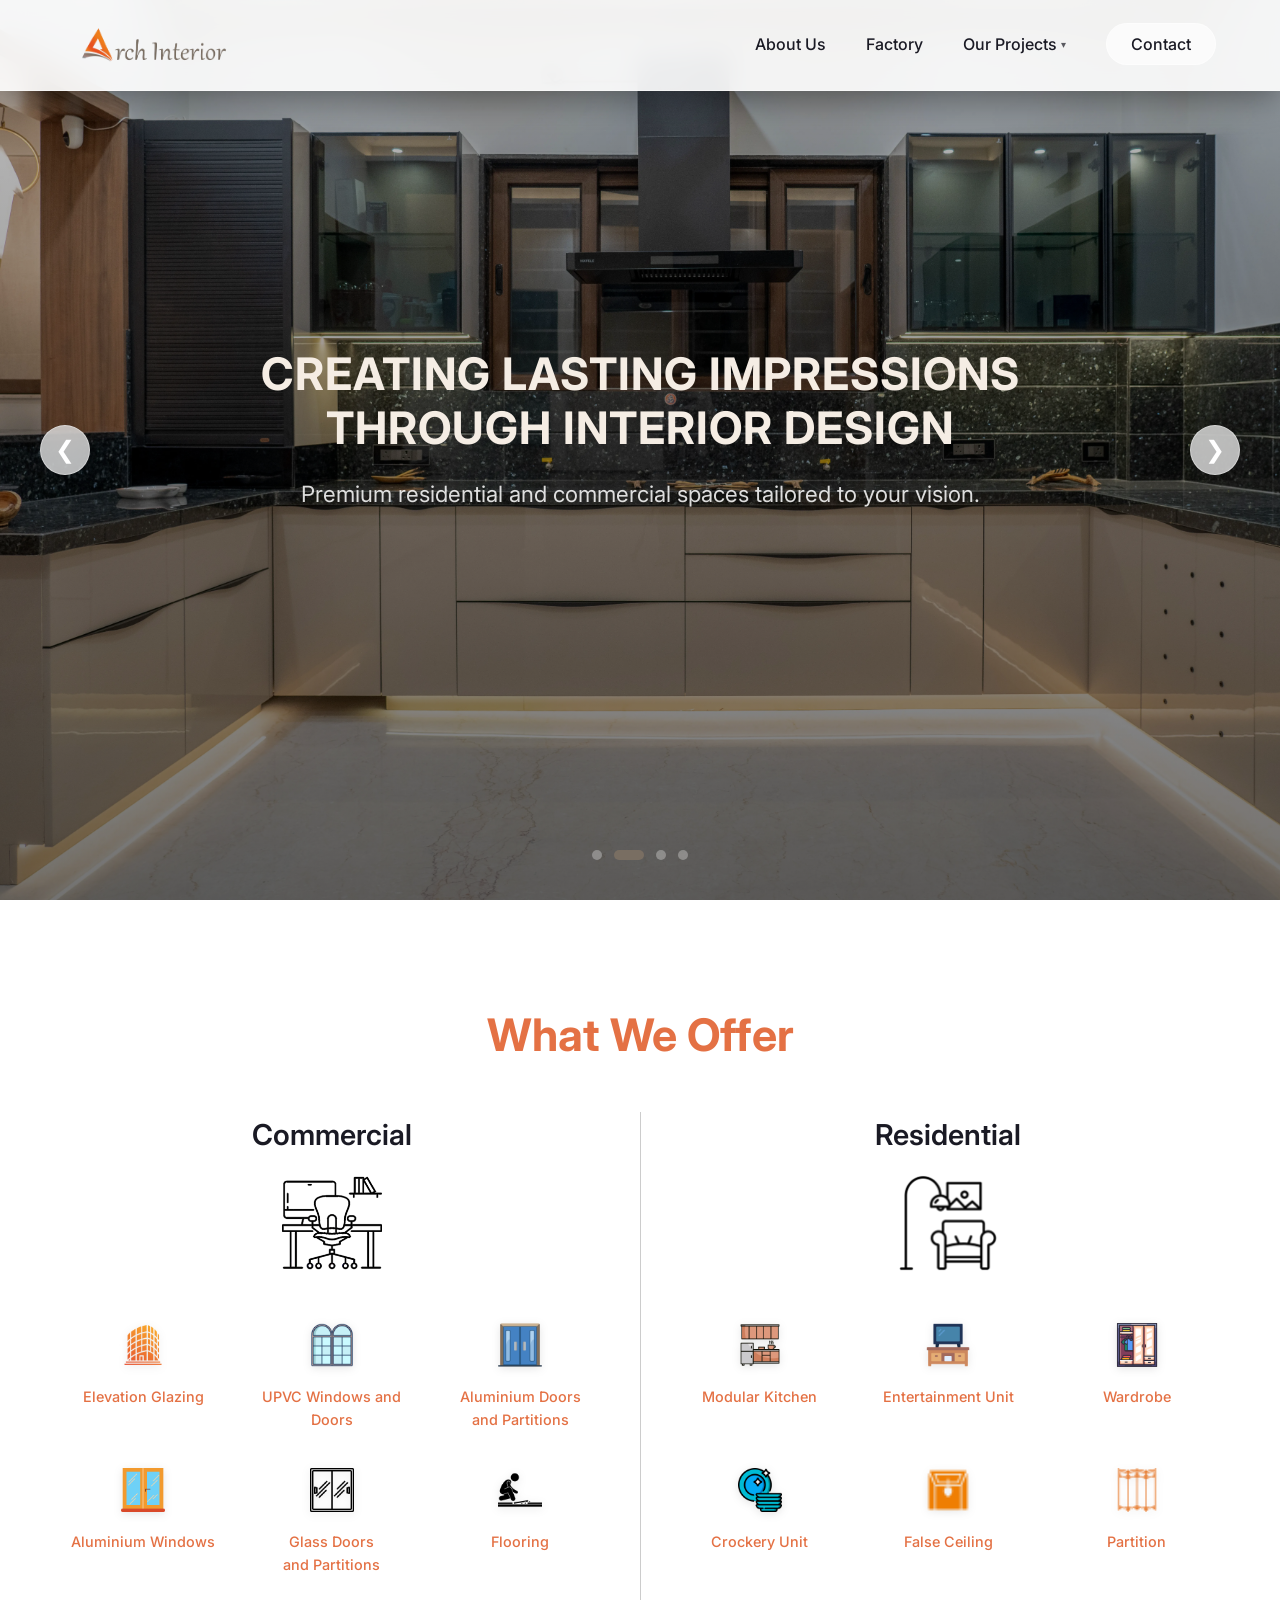
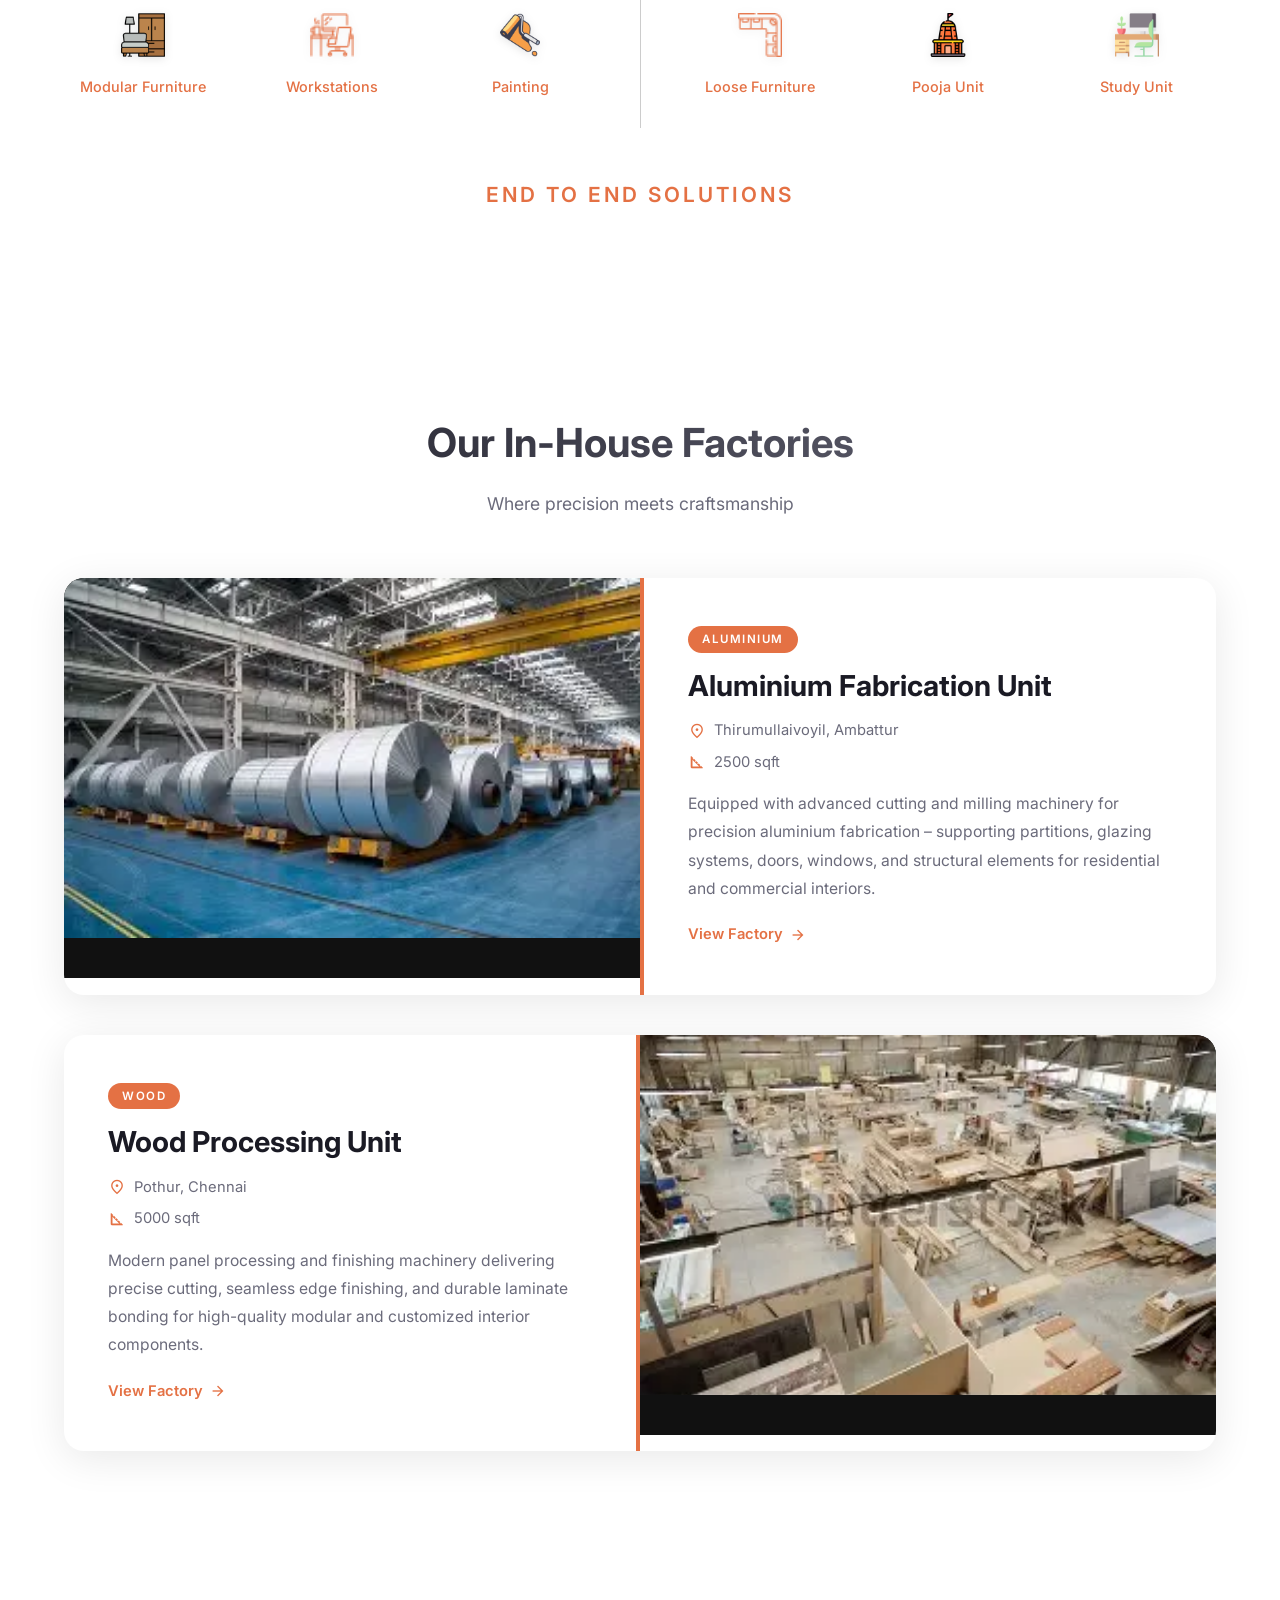
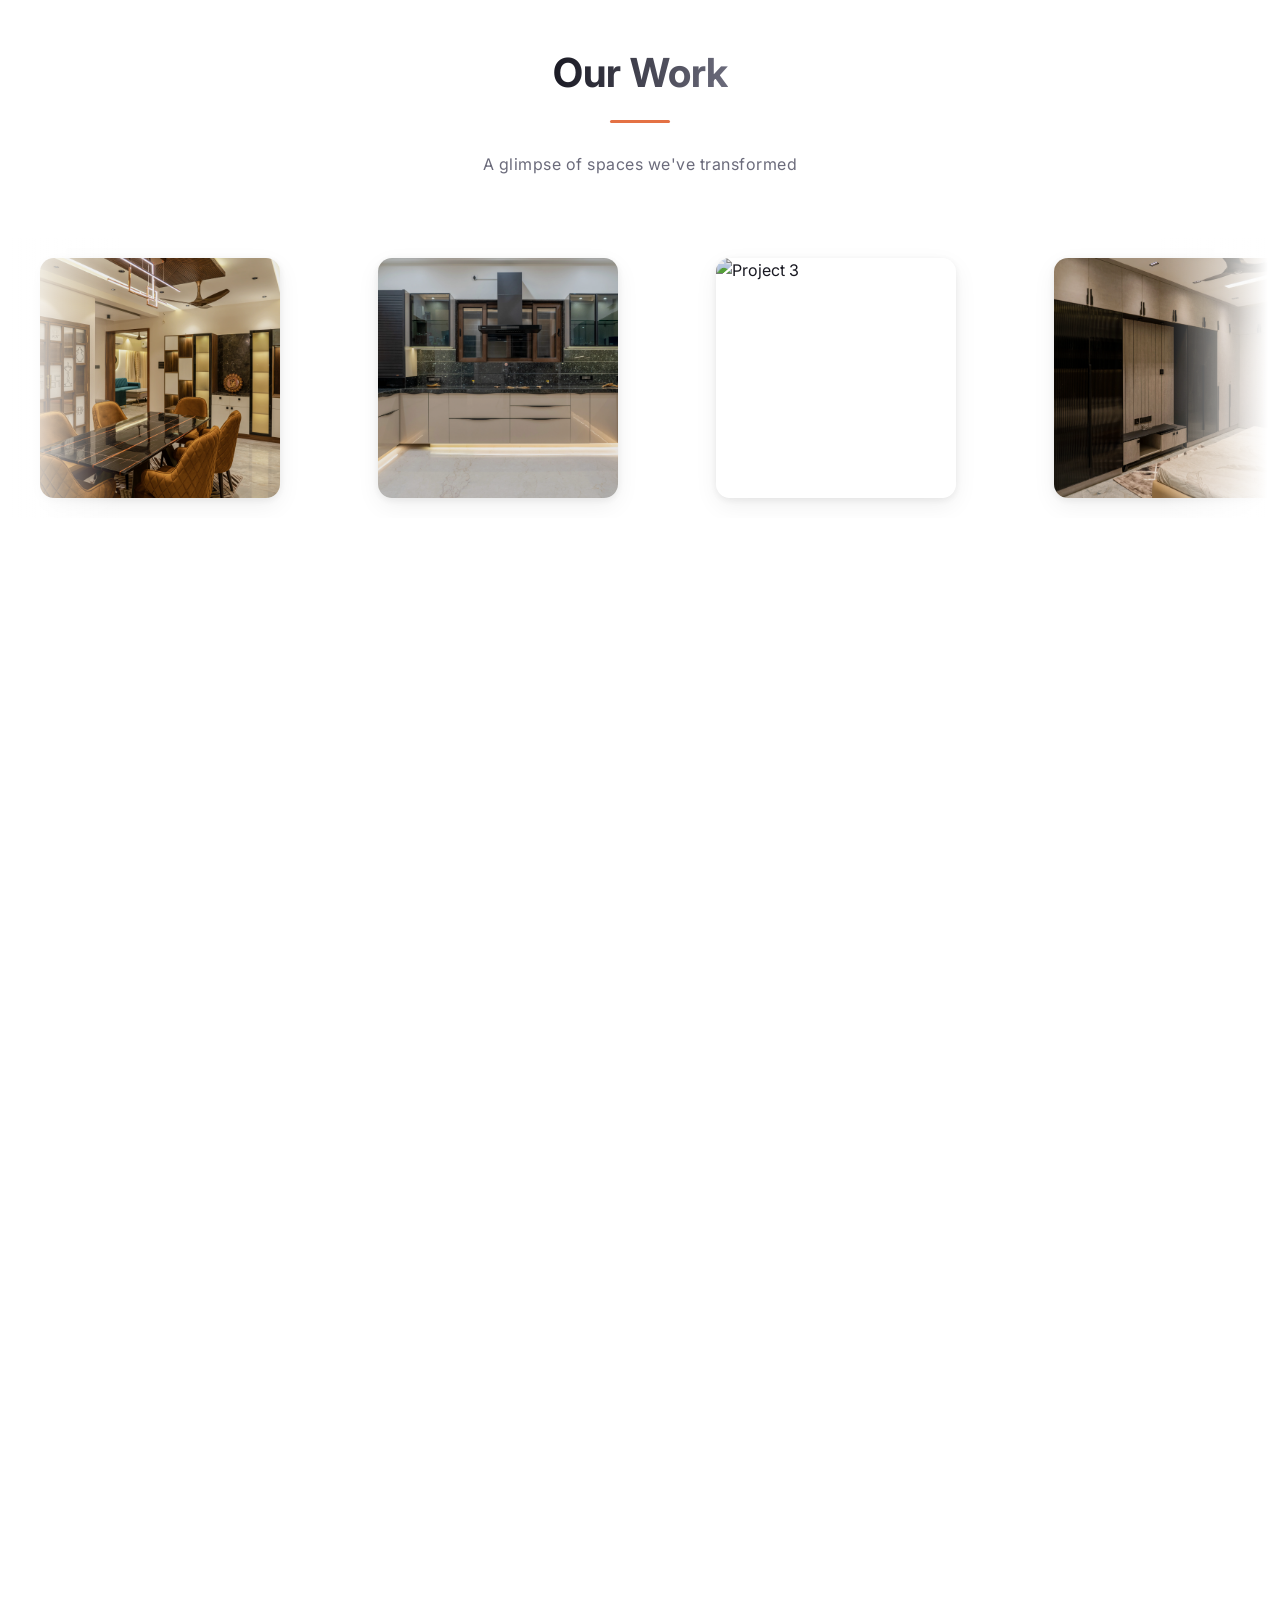
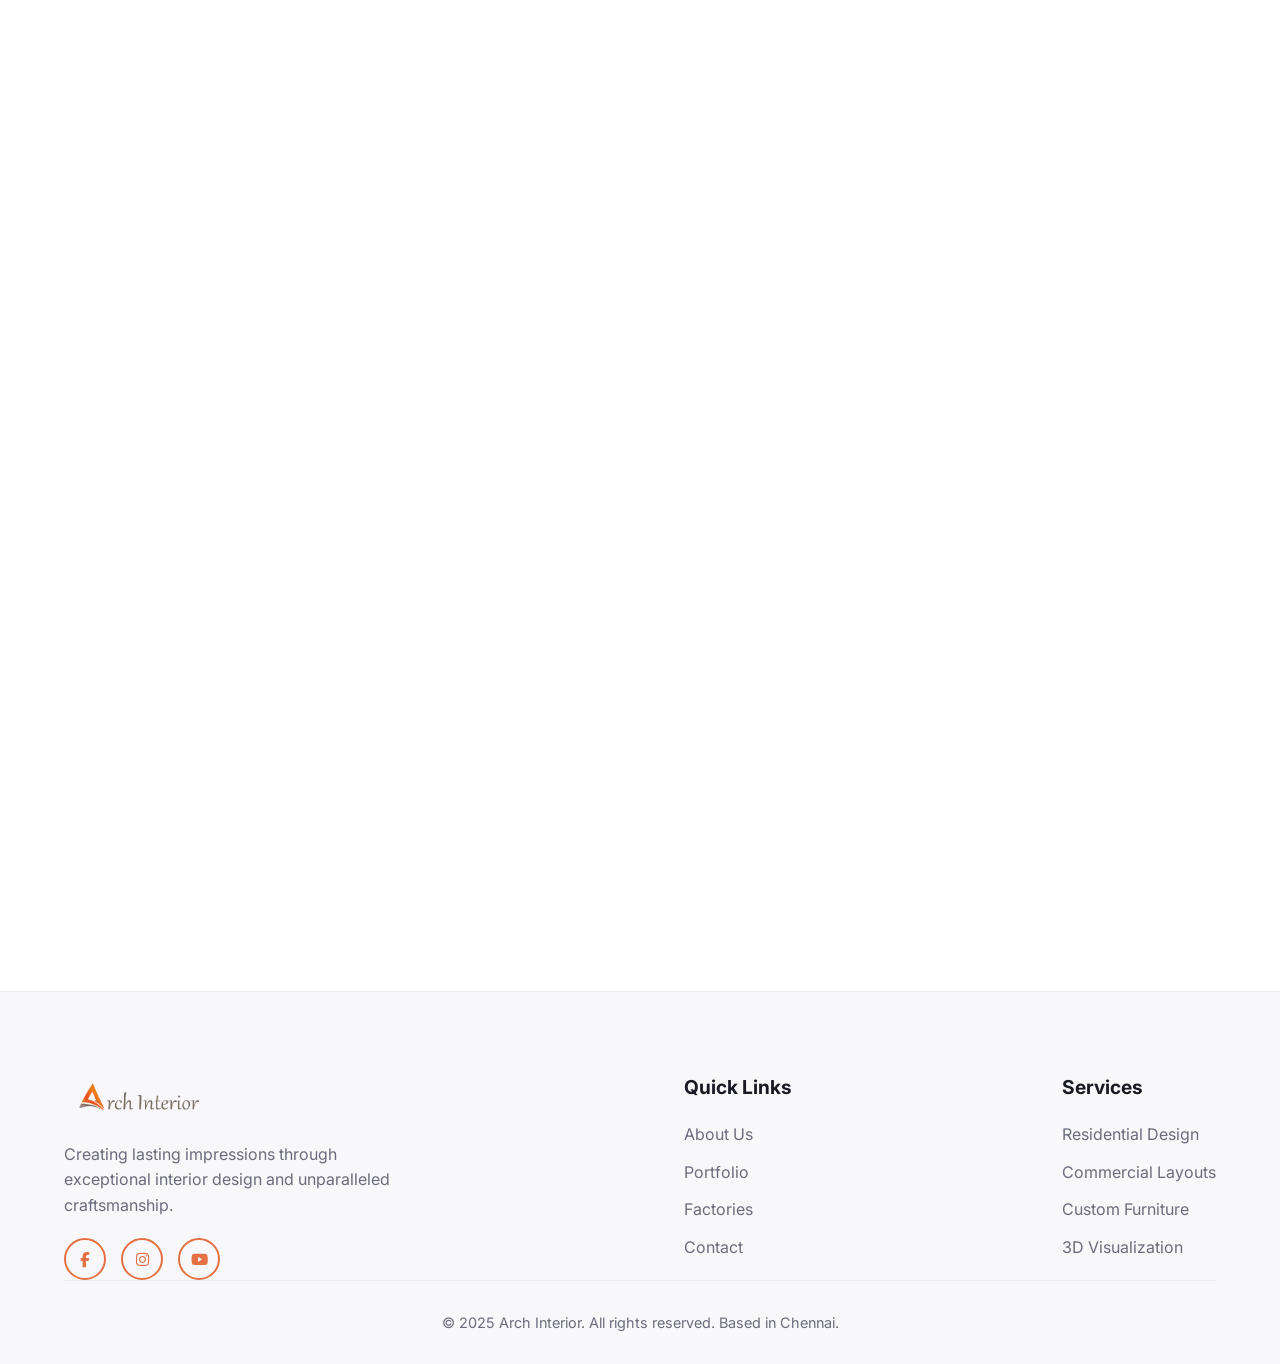
==== commit 790ac4dc: "index page added horizontal scroll section" ====
--- a/index.html
+++ b/index.html
@@ -409,6 +409,39 @@
             </div>
         </section>
 
+        <!-- ═══════════════════════════════════════
+     Our Work Gallery (Marquee Scroll)
+═══════════════════════════════════════ -->
+<section class="gallery-marquee-section section-padding" id="gallery" style="background-color: var(--bg-main); overflow: hidden;">
+    <div class="section-container">
+        <div class="section-header reveal">
+            <h2>Our Work</h2>
+            <p>A glimpse of spaces we've transformed</p>
+        </div>
+    </div>
+
+    <div class="marquee-wrapper reveal">
+        <div class="marquee-track">
+            <!-- Row 1 – scrolls left -->
+            <div class="marquee-row marquee-left">
+                <div class="marquee-inner">
+                    <img src="images/modular_interior.webp" alt="Project 1">
+                    <img src="images/modular_kitchen.webp" alt="Project 2">
+                    <img src="images/modular_bedroom.webp" alt="Project 3">
+                    <img src="images/wardrobe.webp" alt="Project 4">
+                    <img src="images/aluminium_factory.webp" alt="Project 5">
+                    <img src="images/wooden_factory.webp" alt="Project 6">
+                    <!-- Duplicate for seamless loop -->
+                    <img src="images/modular_interior.webp" alt="Project 1">
+                    <img src="images/modular_kitchen.webp" alt="Project 2">
+                    <img src="images/modular_bedroom.webp" alt="Project 3">
+                    <img src="images/wardrobe.webp" alt="Project 4">
+                    <img src="images/aluminium_factory.webp" alt="Project 5">
+                    <img src="images/wooden_factory.webp" alt="Project 6">
+                </div>
+    </div>
+</section>
+
         <!-- Our Clients -->
         <section class="clients-section section-padding" id="clients">
             <div class="section-container">
--- a/css/style.css
+++ b/css/style.css
@@ -1920,4 +1920,176 @@
 .offer-icon-item:hover .offer-img-wrap i {
     transform: scale(1.15);
     color: var(--brand-orange, #e07b39);
+}
+
+/* ════════════════════════════════════════════
+   OUR WORK — Premium Marquee Gallery
+════════════════════════════════════════════ */
+
+.gallery-marquee-section {
+    padding: 90px 0;
+    background-color: var(--bg-main);
+    position: relative;
+}
+
+.gallery-marquee-section .section-header {
+    text-align: center;
+    margin-bottom: 60px;
+}
+
+.gallery-marquee-section .section-header h2 {
+    position: relative;
+    display: inline-block;
+    padding-bottom: 18px;
+}
+
+.gallery-marquee-section .section-header h2::after {
+    content: '';
+    position: absolute;
+    bottom: 0;
+    left: 50%;
+    transform: translateX(-50%);
+    width: 60px;
+    height: 3px;
+    background: var(--brand-orange, #e07b39);
+    border-radius: 2px;
+}
+
+.gallery-marquee-section .section-header p {
+    margin-top: 14px;
+    font-size: 1rem;
+    color: var(--text-muted, #888);
+    letter-spacing: 0.5px;
+}
+
+/* ── Marquee Wrapper — clips scroll but NOT row overflow ── */
+.marquee-wrapper {
+    position: relative;
+    width: 100%;
+    overflow: hidden;
+    display: flex;
+    flex-direction: column;
+    gap: 18px;
+    padding: 16px 0;        /* vertical room so border glow isn't clipped */
+}
+
+/* Soft edge fade — left & right */
+.marquee-wrapper::before,
+.marquee-wrapper::after {
+    content: '';
+    position: absolute;
+    top: 0;
+    bottom: 0;
+    width: 120px;
+    z-index: 2;
+    pointer-events: none;
+}
+
+.marquee-wrapper::before {
+    left: 0;
+    background: linear-gradient(to right, var(--bg-main, #fff) 10%, transparent 100%);
+}
+
+.marquee-wrapper::after {
+    right: 0;
+    background: linear-gradient(to left, var(--bg-main, #fff) 10%, transparent 100%);
+}
+
+/* ── Each row — visible so hover effect isn't clipped ── */
+.marquee-row {
+    overflow: visible;
+    width: 100%;
+}
+
+.marquee-inner {
+    display: flex;
+    gap: 18px;
+    width: max-content;
+    will-change: transform;
+    padding: 4px 0;         /* tiny vertical buffer inside the track */
+}
+
+/* ── Images — base state slightly dimmed ── */
+.marquee-inner img {
+    width: 240px;
+    height: 240px;
+    object-fit: cover;
+    border-radius: 14px;
+    flex-shrink: 0;
+    display: block;
+    cursor: pointer;
+
+    filter: brightness(0.92) saturate(0.95);
+
+    box-shadow:
+        0 2px 8px rgba(0, 0, 0, 0.08),
+        0 8px 24px rgba(0, 0, 0, 0.06);
+
+    transition:
+        filter 0.4s ease,
+        box-shadow 0.4s cubic-bezier(0.25, 0.8, 0.25, 1),
+        border-radius 0.3s ease;
+}
+
+/* ── Hover — brighten + orange ring glow, zero transform ── */
+.marquee-inner img:hover {
+    filter: brightness(1.08) saturate(1.1);
+    border-radius: 18px;
+    box-shadow:
+        0 0 0 3px var(--brand-orange, #e07b39),
+        0 12px 36px rgba(224, 123, 57, 0.30),
+        0 4px 12px rgba(0, 0, 0, 0.12);
+}
+
+/* ── Pause animation on row hover ── */
+.marquee-row:hover .marquee-inner {
+    animation-play-state: paused;
+}
+
+/* ── Animations ── */
+.marquee-left .marquee-inner {
+    animation: marqueeLeft 35s linear infinite;
+}
+
+.marquee-right .marquee-inner {
+    animation: marqueeRight 35s linear infinite;
+}
+
+@keyframes marqueeLeft {
+    0%   { transform: translateX(0); }
+    100% { transform: translateX(-50%); }
+}
+
+@keyframes marqueeRight {
+    0%   { transform: translateX(-50%); }
+    100% { transform: translateX(0); }
+}
+
+/* ── Responsive ── */
+@media (max-width: 900px) {
+    .marquee-inner img {
+        width: 200px;
+        height: 200px;
+    }
+    .marquee-wrapper::before,
+    .marquee-wrapper::after {
+        width: 60px;
+    }
+}
+
+@media (max-width: 600px) {
+    .marquee-inner img {
+        width: 160px;
+        height: 160px;
+        border-radius: 10px;
+    }
+    .marquee-inner {
+        gap: 12px;
+    }
+    .marquee-wrapper {
+        gap: 12px;
+    }
+    .gallery-marquee-section {
+        padding: 60px 0;
+    }
 }
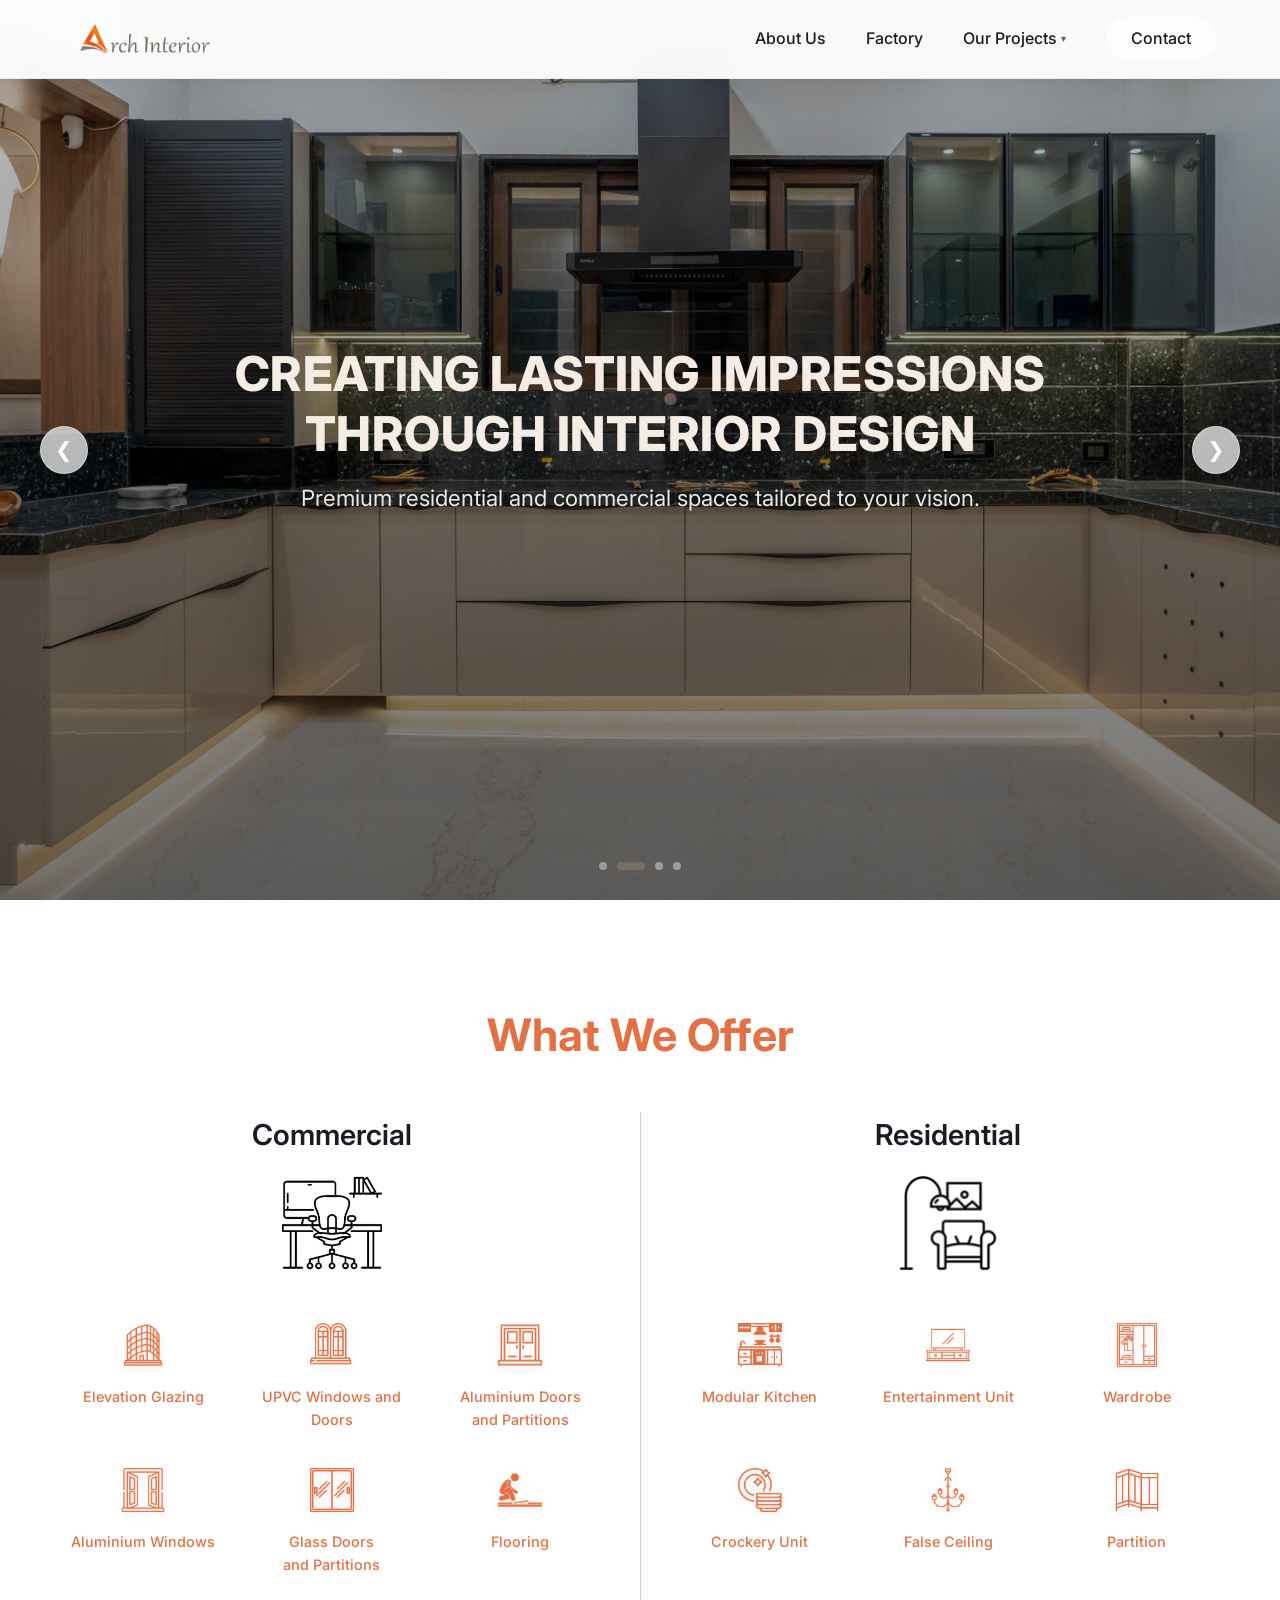
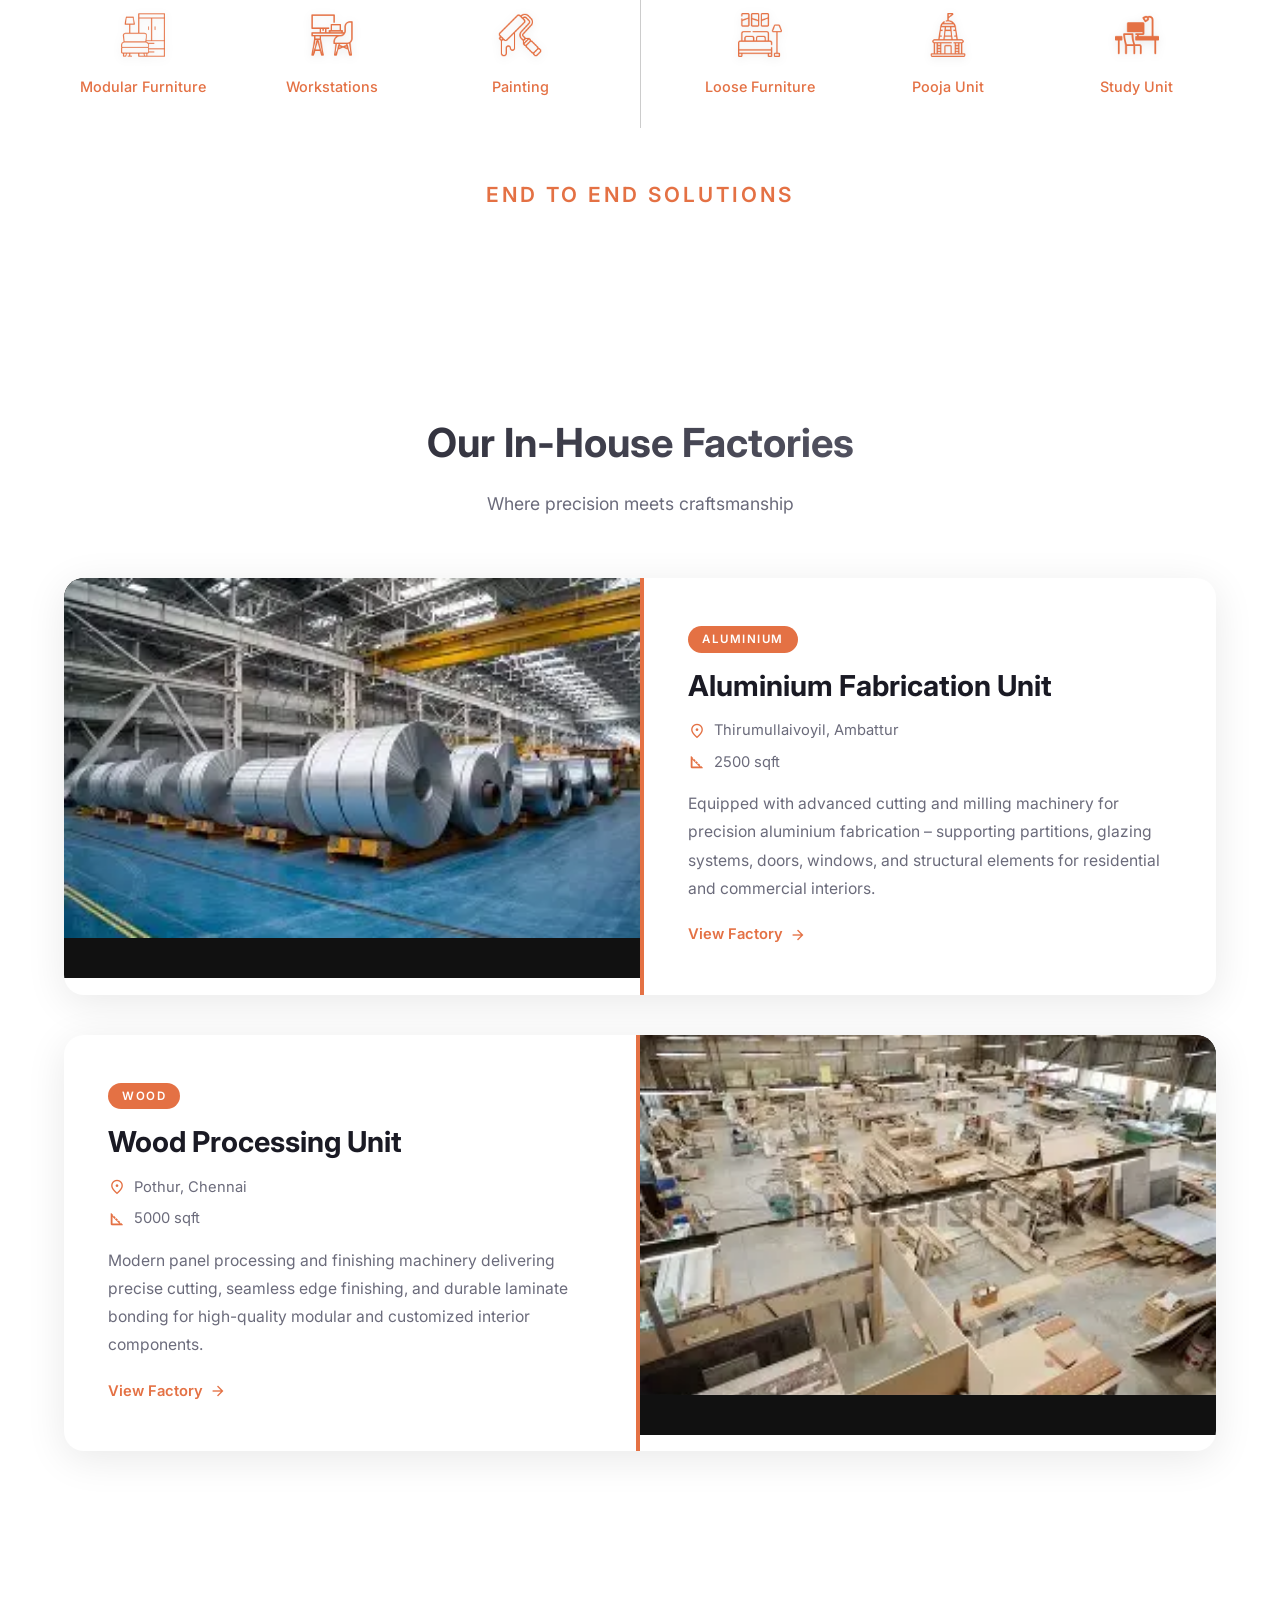
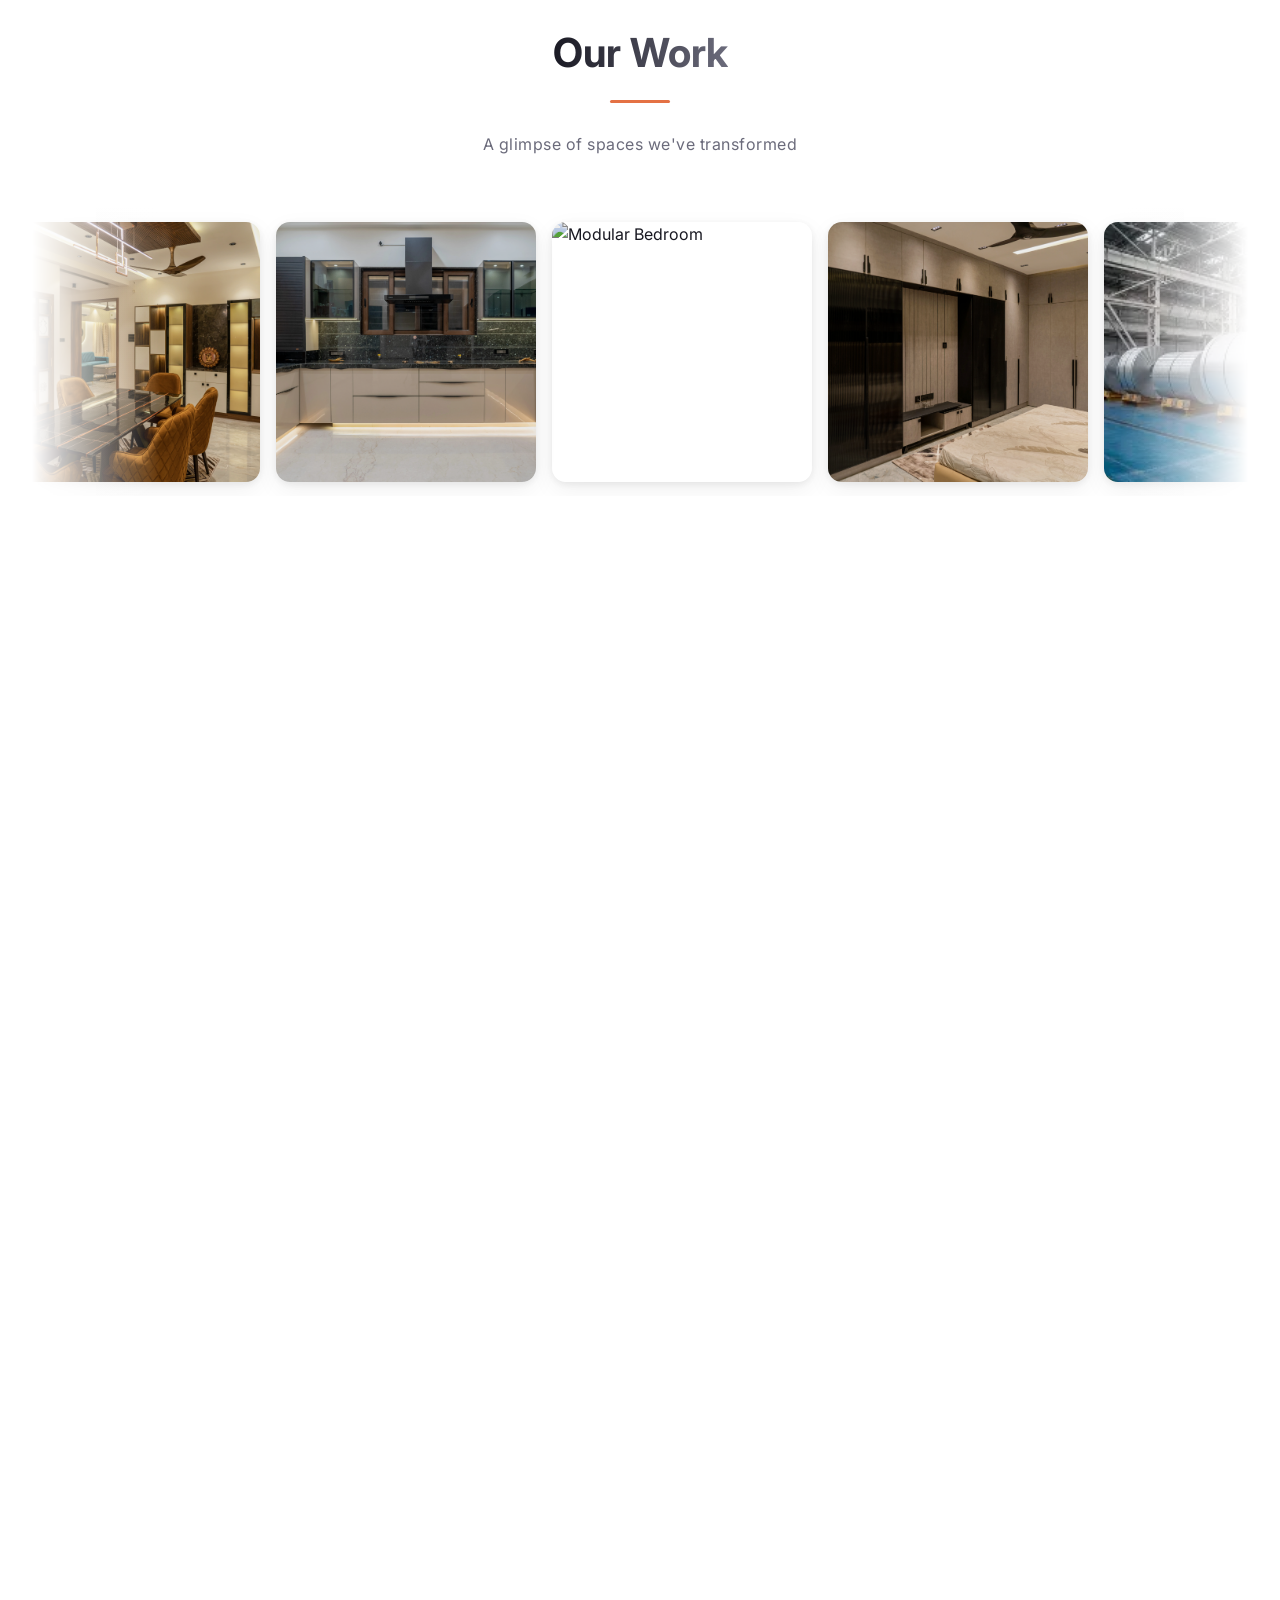
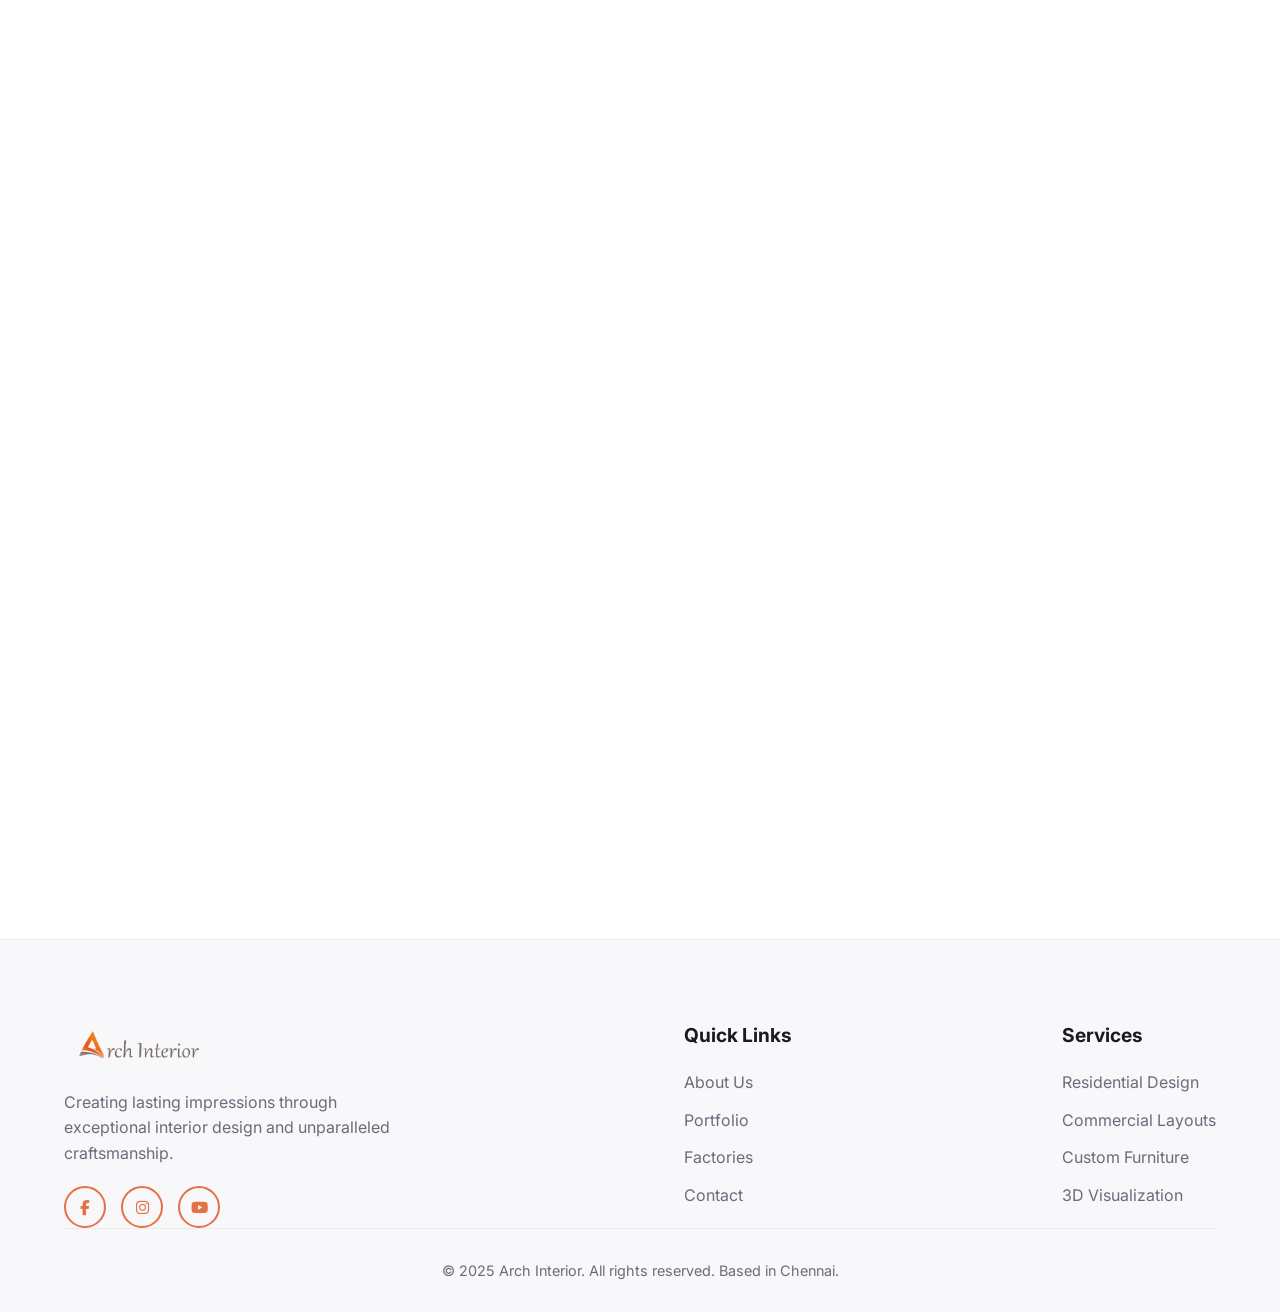
==== commit bd58e0d1: "mobile responsive and icons changed in home page" ====
--- a/index.html
+++ b/index.html
@@ -229,39 +229,39 @@
 
                         <div class="offer-icons-grid">
                             <a href="commercial.html" class="offer-icon-item">
-                                <img src="images/what_we_offer/glass-building.png" alt="Elevation Glazing" class="offer-custom-icon">
+                                <img src="images/glass-building.png" alt="Elevation Glazing" class="offer-custom-icon">
                                 <span>Elevation Glazing</span>
                             </a>
                             <a href="commercial.html" class="offer-icon-item">
-                                <img src="images/what_we_offer/window (1).png" alt="UPVC Windows and Doors" class="offer-custom-icon">
+                                <img src="images/window.png" alt="UPVC Windows and Doors" class="offer-custom-icon">
                                 <span>UPVC Windows and Doors</span>
                             </a>
                             <a href="commercial.html" class="offer-icon-item">
-                                <img src="images/what_we_offer/doors.png" alt="Aluminium Doors and Partitions" class="offer-custom-icon">
+                                <img src="images/entrance.png" alt="Aluminium Doors and Partitions" class="offer-custom-icon">
                                 <span>Aluminium Doors<br>and Partitions</span>
                             </a>
                             <a href="commercial.html" class="offer-icon-item">
-                                <img src="images/what_we_offer/window.png" alt="Aluminium Windows" class="offer-custom-icon">
+                                <img src="images/windows.png" alt="Aluminium Windows" class="offer-custom-icon">
                                 <span>Aluminium Windows</span>
                             </a>
                             <a href="commercial.html" class="offer-icon-item">
-                                <img src="images/what_we_offer/sliding-door.png" alt="Glass Doors and Partitions" class="offer-custom-icon">
+                                <img src="images/sliding-door.png" alt="Glass Doors and Partitions" class="offer-custom-icon">
                                 <span>Glass Doors<br>and Partitions</span>
                             </a>
                             <a href="commercial.html" class="offer-icon-item">
-                                <img src="images/what_we_offer/floor.png" alt="Flooring" class="offer-custom-icon">
+                                <img src="images/floor.png" alt="Flooring" class="offer-custom-icon">
                                 <span>Flooring</span>
                             </a>
                             <a href="commercial.html" class="offer-icon-item">
-                                <img src="images/what_we_offer/furniture.png" alt="Modular Furniture" class="offer-custom-icon">
+                                <img src="images/furniture.png" alt="Modular Furniture" class="offer-custom-icon">
                                 <span>Modular Furniture</span>
                             </a>
                             <a href="commercial.html" class="offer-icon-item">
-                                <img src="images/what_we_offer/workplace.png" alt="Workstations" class="offer-custom-icon">
+                                <img src="images/workstation.png" alt="Workstations" class="offer-custom-icon">
                                 <span>Workstations</span>
                             </a>
                             <a href="commercial.html" class="offer-icon-item">
-                                <img src="images/what_we_offer/paint-roller.png" alt="Painting" class="offer-custom-icon">
+                                <img src="images/paint-roller.png" alt="Painting" class="offer-custom-icon">
                                 <span>Painting</span>
                             </a>
                         </div>
@@ -280,39 +280,39 @@
 
                         <div class="offer-icons-grid">
                             <a href="residential.html" class="offer-icon-item">
-                                <img src="images/what_we_offer/kitchen.png" alt="Modular Kitchen" class="offer-custom-icon">
+                                <img src="images/kitchen.png" alt="Modular Kitchen" class="offer-custom-icon">
                                 <span>Modular Kitchen</span>
                             </a>
                             <a href="residential.html" class="offer-icon-item">
-                                <img src="images/what_we_offer/tv-table.png" alt="Entertainment Unit" class="offer-custom-icon">
+                                <img src="images/tv-unit.png" alt="Entertainment Unit" class="offer-custom-icon">
                                 <span>Entertainment Unit</span>
                             </a>
                             <a href="residential.html" class="offer-icon-item">
-                                <img src="images/what_we_offer/wardrobe.png" alt="Wardrobe" class="offer-custom-icon">
+                                <img src="images/wardrobe.png" alt="Wardrobe" class="offer-custom-icon">
                                 <span>Wardrobe</span>
                             </a>
                             <a href="residential.html" class="offer-icon-item">
-                                <img src="images/what_we_offer/plates.png" alt="Crockery Unit" class="offer-custom-icon">
+                                <img src="images/plates.png" alt="Crockery Unit" class="offer-custom-icon">
                                 <span>Crockery Unit</span>
                             </a>
                             <a href="residential.html" class="offer-icon-item">
-                                <img src="images/what_we_offer/ceiling.png" alt="False Ceiling" class="offer-custom-icon">
+                                <img src="images/chandelier.png" alt="False Ceiling" class="offer-custom-icon">
                                 <span>False Ceiling</span>
                             </a>
                             <a href="residential.html" class="offer-icon-item">
-                                <img src="images/what_we_offer/room-divider.png" alt="Partition" class="offer-custom-icon">
+                                <img src="images/partition.png" alt="Partition" class="offer-custom-icon">
                                 <span>Partition</span>
                             </a>
                             <a href="residential.html" class="offer-icon-item">
-                                <img src="images/what_we_offer/sofa.png" alt="Loose Furniture" class="offer-custom-icon">
+                                <img src="images/bedroom.png" alt="Loose Furniture" class="offer-custom-icon">
                                 <span>Loose Furniture</span>
                             </a>
                             <a href="residential.html" class="offer-icon-item">
-                                <img src="images/what_we_offer/temple.png" alt="Pooja Unit" class="offer-custom-icon">
+                                <img src="images/temple.png" alt="Pooja Unit" class="offer-custom-icon">
                                 <span>Pooja Unit</span>
                             </a>
                             <a href="residential.html" class="offer-icon-item">
-                                <img src="images/what_we_offer/workspace (1).png" alt="Study Unit" class="offer-custom-icon">
+                                <img src="images/computer.png" alt="Study Unit" class="offer-custom-icon">
                                 <span>Study Unit</span>
                             </a>
                         </div>
@@ -421,24 +421,26 @@
     </div>
 
     <div class="marquee-wrapper reveal">
-        <div class="marquee-track">
-            <!-- Row 1 – scrolls left -->
-            <div class="marquee-row marquee-left">
-                <div class="marquee-inner">
-                    <img src="images/modular_interior.webp" alt="Project 1">
-                    <img src="images/modular_kitchen.webp" alt="Project 2">
-                    <img src="images/modular_bedroom.webp" alt="Project 3">
-                    <img src="images/wardrobe.webp" alt="Project 4">
-                    <img src="images/aluminium_factory.webp" alt="Project 5">
-                    <img src="images/wooden_factory.webp" alt="Project 6">
-                    <!-- Duplicate for seamless loop -->
-                    <img src="images/modular_interior.webp" alt="Project 1">
-                    <img src="images/modular_kitchen.webp" alt="Project 2">
-                    <img src="images/modular_bedroom.webp" alt="Project 3">
-                    <img src="images/wardrobe.webp" alt="Project 4">
-                    <img src="images/aluminium_factory.webp" alt="Project 5">
-                    <img src="images/wooden_factory.webp" alt="Project 6">
-                </div>
+
+        <!-- Row 1 – scrolls left -->
+        <div class="marquee-row marquee-left">
+            <div class="marquee-inner">
+                <img src="images/modular_interior.webp" alt="Modular Interior">
+                <img src="images/modular_kitchen.webp" alt="Modular Kitchen">
+                <img src="images/modular_bedroom.webp" alt="Modular Bedroom">
+                <img src="images/wardrobe.webp" alt="Wardrobe">
+                <img src="images/aluminium_factory.webp" alt="Aluminium Work">
+                <img src="images/wooden_factory.webp" alt="Wooden Work">
+                <!-- Duplicates for seamless loop -->
+                <img src="images/modular_interior.webp" alt="Modular Interior">
+                <img src="images/modular_kitchen.webp" alt="Modular Kitchen">
+                <img src="images/modular_bedroom.webp" alt="Modular Bedroom">
+                <img src="images/wardrobe.webp" alt="Wardrobe">
+                <img src="images/aluminium_factory.webp" alt="Aluminium Work">
+                <img src="images/wooden_factory.webp" alt="Wooden Work">
+            </div>
+        </div>
+
     </div>
 </section>
 
--- a/css/style.css
+++ b/css/style.css
@@ -6,14 +6,11 @@
     --bg-main: #ffffff;
     --bg-secondary: #f8f8fb;
     --bg-offer: #faf6f3;
-    /* Light pinkish cream for What We Offer */
     --text-main: #1a1a24;
     --text-muted: #6b6b7b;
     --accent-color: #796e62;
-    /* Logo Accent Taupe */
     --accent-hover: #5a5248;
     --brand-orange: #e47144;
-    /* Match color from provided mockup */
 
     /* Glassmorphism */
     --glass-bg: rgba(255, 255, 255, 0.7);
@@ -53,10 +50,7 @@
     overflow-x: hidden;
 }
 
-h1,
-h2,
-h3,
-h4 {
+h1, h2, h3, h4 {
     font-family: var(--font-heading);
 }
 
@@ -166,12 +160,12 @@
 }
 
 .navbar.scrolled {
-    background: rgba(255, 255, 255, 0.9);
+    background: rgba(255, 255, 255, 0.95);
     backdrop-filter: var(--glass-blur);
     -webkit-backdrop-filter: var(--glass-blur);
-    border-bottom: 1px solid var(--glass-border);
-    padding: 15px 5%;
-    box-shadow: var(--glass-shadow);
+    border-bottom: 1px solid rgba(0,0,0,0.06);
+    padding: 12px 5%;
+    box-shadow: 0 4px 24px rgba(0,0,0,0.08);
 }
 
 .nav-container {
@@ -183,7 +177,7 @@
 }
 
 .logo img {
-    height: 60px;
+    height: 54px;
     width: auto;
 }
 
@@ -241,14 +235,96 @@
     border: none;
     cursor: pointer;
     flex-direction: column;
-    gap: 5px;
+    gap: 6px;
+    padding: 8px;
+    border-radius: 8px;
+    transition: background 0.2s ease;
+}
+
+.mobile-menu-btn:active {
+    background: rgba(0,0,0,0.05);
 }
 
 .mobile-menu-btn span {
-    width: 30px;
+    width: 26px;
     height: 2px;
     background: var(--text-main);
     transition: 0.3s;
+    display: block;
+    border-radius: 2px;
+}
+
+/* ── Dropdown ── */
+.nav-dropdown {
+    position: relative;
+}
+
+.dropdown-toggle {
+    display: inline-flex;
+    align-items: center;
+}
+
+.dropdown-arrow {
+    font-size: 0.65rem;
+    margin-left: 4px;
+    transition: transform 0.25s ease, opacity 0.25s;
+    opacity: 0.7;
+}
+
+.nav-dropdown:hover .dropdown-arrow {
+    transform: rotate(180deg);
+    opacity: 1;
+}
+
+.dropdown-menu {
+    position: absolute;
+    top: calc(100% + 10px);
+    left: 50%;
+    transform: translateX(-50%) translateY(-4px);
+    background: #fff;
+    border-radius: 8px;
+    box-shadow: 0 10px 24px rgba(0, 0, 0, 0.08);
+    min-width: 120px;
+    padding: 6px;
+    display: block;
+    opacity: 0;
+    visibility: hidden;
+    transition: all 0.2s ease;
+    z-index: 200;
+    list-style: none;
+}
+
+.dropdown-menu::before {
+    content: '';
+    position: absolute;
+    top: -5px;
+    left: 50%;
+    transform: translateX(-50%);
+    border-left: 5px solid transparent;
+    border-right: 5px solid transparent;
+    border-bottom: 5px solid #fff;
+}
+
+.nav-dropdown:hover .dropdown-menu {
+    opacity: 1;
+    visibility: visible;
+    transform: translateX(-50%) translateY(0);
+}
+
+.dropdown-menu li a {
+    display: block;
+    padding: 8px 12px;
+    border-radius: 6px;
+    font-size: 0.85rem;
+    font-weight: 500;
+    color: var(--text-main);
+    transition: background 0.2s ease, color 0.2s ease;
+    white-space: nowrap;
+}
+
+.dropdown-menu li a:hover {
+    background: rgba(228, 113, 68, 0.08);
+    color: var(--brand-orange);
 }
 
 /* =========================================
@@ -271,6 +347,7 @@
 .hero {
     position: relative;
     height: 100vh;
+    min-height: 500px;
     display: flex;
     align-items: center;
     justify-content: center;
@@ -324,18 +401,20 @@
 }
 
 .hero-title {
-    font-size: clamp(1.8rem, 3.5vw, 3rem);
-    font-weight: 700;
-    line-height: 1.2;
-    margin-bottom: 20px;
-    letter-spacing: 1px;
+    font-size: clamp(1.9rem, 6vw, 3rem);
+    font-weight: 800;
+    line-height: 1.25;
+    margin-bottom: 16px;
+    letter-spacing: 0.5px;
     color: #f5ede4;
 }
 
 .hero p {
-    font-size: clamp(1.1rem, 2vw, 1.4rem);
-    color: rgba(255, 255, 255, 0.85);
+    font-size: clamp(1.05rem, 3.5vw, 1.4rem);
+    color: rgba(255, 255, 255, 0.9);
     margin-bottom: 40px;
+    line-height: 1.6;
+    padding: 0 8px;
 }
 
 .hero-buttons {
@@ -353,10 +432,10 @@
     backdrop-filter: var(--glass-blur);
     border: 1px solid var(--glass-border);
     color: white;
-    width: 50px;
-    height: 50px;
+    width: 48px;
+    height: 48px;
     border-radius: 50%;
-    font-size: 1.5rem;
+    font-size: 1.3rem;
     cursor: pointer;
     transition: var(--transition-smooth);
     display: flex;
@@ -369,41 +448,36 @@
     color: #ffffff;
 }
 
-.prev-btn {
-    left: 40px;
-}
-
-.next-btn {
-    right: 40px;
-}
+.prev-btn { left: 40px; }
+.next-btn { right: 40px; }
 
 .carousel-indicators {
     position: absolute;
-    bottom: 40px;
+    bottom: 30px;
     left: 50%;
     transform: translateX(-50%);
     z-index: 10;
     display: flex;
-    gap: 12px;
+    gap: 10px;
 }
 
 .dot {
-    width: 10px;
-    height: 10px;
+    width: 8px;
+    height: 8px;
     border-radius: 50%;
-    background: rgba(255, 255, 255, 0.3);
+    background: rgba(255, 255, 255, 0.4);
     cursor: pointer;
     transition: var(--transition-smooth);
 }
 
 .dot.active {
     background: var(--accent-color);
-    width: 30px;
+    width: 28px;
     border-radius: 10px;
 }
 
 /* =========================================
-   Our Works Gallery Section
+   Gallery Section
    ========================================= */
 .gallery-section {
     background-color: var(--bg-main);
@@ -462,19 +536,13 @@
     transition: color 0.3s ease;
 }
 
-.gallery-tab:hover {
-    color: var(--brand-orange);
-}
-
-.gallery-tab.active {
-    color: var(--brand-orange);
-}
+.gallery-tab:hover { color: var(--brand-orange); }
+.gallery-tab.active { color: var(--brand-orange); }
 
 .gallery-tab.active::after {
     content: '';
     position: absolute;
     bottom: -1px;
-    /* Overlap the divider */
     left: 0;
     width: 100%;
     height: 2px;
@@ -499,15 +567,11 @@
     border-radius: 12px;
     overflow: hidden;
     box-shadow: 0 10px 30px rgba(0, 0, 0, 0.08);
-    /* Soft drop shadow */
     transition: transform 0.3s ease, box-shadow 0.3s ease, opacity 0.3s ease;
     background-color: #fff;
 }
 
-
-.gallery-item.hidden {
-    display: none;
-}
+.gallery-item.hidden { display: none; }
 
 .gallery-img-wrapper {
     position: relative;
@@ -558,33 +622,14 @@
     box-shadow: 0 15px 35px rgba(0, 0, 0, 0.12);
 }
 
-.gallery-item:hover .hover-overlay {
-    opacity: 1;
-}
+.gallery-item:hover .hover-overlay { opacity: 1; }
 
 .gallery-item:hover .hover-overlay .material-symbols-outlined {
     transform: scale(1);
 }
 
-/* Responsive Gallery */
-@media (max-width: 1024px) {
-    .gallery-grid {
-        grid-template-columns: repeat(2, 1fr);
-    }
-}
-
-@media (max-width: 600px) {
-    .gallery-grid {
-        grid-template-columns: 1fr;
-    }
-
-    .gallery-tabs {
-        gap: 20px;
-    }
-}
-
 /* =========================================
-   About Us Section
+   About Section
    ========================================= */
 .about-grid {
     display: grid;
@@ -686,17 +731,23 @@
 }
 
 .factory-card {
-    position: relative;
     border-radius: var(--border-radius);
     overflow: hidden;
+    box-shadow: 0 8px 32px rgba(0, 0, 0, 0.1);
+    transition: transform 0.4s ease, box-shadow 0.4s ease;
+    background: #fff;
+}
+
+.factory-card:hover {
+    transform: translateY(-6px);
+    box-shadow: 0 24px 56px rgba(0, 0, 0, 0.15);
 }
 
 .video-container {
     position: relative;
-    height: 480px;
-    /* Increased height for better visibility */
+    height: 360px;
     overflow: hidden;
-    background: #000;
+    background: #111;
 }
 
 .factory-video {
@@ -704,11 +755,11 @@
     height: 100%;
     object-fit: cover;
     display: block;
+    transition: transform 0.8s ease;
 }
 
 .factory-card:hover .factory-video {
-    transform: scale(1.02);
-    transition: transform 0.8s ease;
+    transform: scale(1.03);
 }
 
 .video-controls {
@@ -750,9 +801,7 @@
     transform: scale(1.1);
 }
 
-.v-control-btn .material-symbols-outlined {
-    font-size: 20px;
-}
+.v-control-btn .material-symbols-outlined { font-size: 20px; }
 
 .factory-info {
     position: relative;
@@ -773,7 +822,6 @@
     font-weight: 700;
     color: var(--text-main);
     margin-bottom: 6px;
-    font-family: var(--font-heading);
 }
 
 .factory-info p {
@@ -785,40 +833,6 @@
     gap: 8px;
 }
 
-/* ── Factory Card Enhancements ── */
-.factory-card {
-    border-radius: var(--border-radius);
-    overflow: hidden;
-    box-shadow: 0 8px 32px rgba(0, 0, 0, 0.1);
-    transition: transform 0.4s ease, box-shadow 0.4s ease;
-    background: #fff;
-}
-
-.factory-card:hover {
-    transform: translateY(-6px);
-    box-shadow: 0 24px 56px rgba(0, 0, 0, 0.15);
-}
-
-.video-container {
-    position: relative;
-    height: 360px;
-    overflow: hidden;
-    background: #111;
-}
-
-.factory-video {
-    width: 100%;
-    height: 100%;
-    object-fit: cover;
-    display: block;
-    transition: transform 0.8s ease;
-}
-
-.factory-card:hover .factory-video {
-    transform: scale(1.03);
-}
-
-/* Orange badge on top of video */
 .factory-card .factory-info::before {
     content: '';
     position: absolute;
@@ -830,17 +844,330 @@
     border-radius: 0 0 0 var(--border-radius);
 }
 
-/* Section header enhancement
-.factories-section .section-header h2 {
-    background: linear-gradient(to right, var(--text-main), var(--brand-orange));
-    background-clip: text;
-    -webkit-background-clip: text;
-    -webkit-text-fill-color: transparent;
-} */
-
+/* ── Factory Row Layout ── */
+.factory-row {
+    display: grid;
+    grid-template-columns: 1fr 1fr;
+    gap: 0;
+    border-radius: 20px;
+    overflow: hidden;
+    box-shadow: 0 8px 40px rgba(0, 0, 0, 0.09);
+    margin-bottom: 40px;
+    background: #fff;
+    width: 100%;
+    max-width: 100%;
+    opacity: 0;
+    transform: translateX(-60px);
+    transition: opacity 0.8s cubic-bezier(0.25, 0.46, 0.45, 0.94),
+        transform 0.8s cubic-bezier(0.25, 0.46, 0.45, 0.94),
+        box-shadow 0.3s ease;
+}
+
+.factory-row:last-child { margin-bottom: 0; }
+
+.factory-row:hover {
+    transform: translateY(-4px);
+    box-shadow: 0 20px 56px rgba(0, 0, 0, 0.13);
+}
+
+.factory-row .factory-row-video { order: 1; }
+.factory-row .factory-row-info {
+    order: 2;
+    border-left: 4px solid var(--brand-orange);
+    border-right: none;
+}
+
+.factory-row.reverse { transform: translateX(60px); }
+.factory-row.reverse .factory-row-video { order: 2; }
+.factory-row.reverse .factory-row-info {
+    order: 1;
+    border-left: none;
+    border-right: 4px solid var(--brand-orange);
+}
+
+.factory-row.visible {
+    opacity: 1;
+    transform: translateX(0);
+}
+
+.factory-row.reverse.visible {
+    opacity: 1;
+    transform: translateX(0);
+}
+
+.factory-row-video {
+    position: relative;
+    overflow: hidden;
+    background: #111;
+    height: 400px;
+}
+
+.factory-row-video .factory-video {
+    width: 100%;
+    height: 360px;
+    object-fit: cover;
+    display: block;
+    transition: transform 0.6s ease;
+}
+
+.factory-row:hover .factory-row-video .factory-video {
+    transform: scale(1.03);
+}
+
+.factory-row-video .video-controls {
+    position: absolute;
+    bottom: 16px;
+    right: 16px;
+    display: flex;
+    gap: 8px;
+    opacity: 0;
+    transform: translateY(8px);
+    transition: all 0.3s ease;
+}
+
+.factory-row:hover .factory-row-video .video-controls {
+    opacity: 1;
+    transform: translateY(0);
+}
+
+.factory-row-info {
+    padding: 48px 44px;
+    display: flex;
+    flex-direction: column;
+    justify-content: center;
+    gap: 16px;
+}
+
+.factory-tag {
+    display: inline-block;
+    background: var(--brand-orange);
+    color: #fff;
+    font-size: 0.72rem;
+    font-weight: 600;
+    padding: 4px 14px;
+    border-radius: 30px;
+    letter-spacing: 1.5px;
+    text-transform: uppercase;
+    width: fit-content;
+}
+
+.factory-row-info h3 {
+    font-size: 1.8rem;
+    font-weight: 700;
+    color: var(--text-main);
+    line-height: 1.2;
+}
+
+.factory-row-meta {
+    display: flex;
+    flex-direction: column;
+    gap: 8px;
+}
+
+.factory-row-meta span {
+    display: flex;
+    align-items: center;
+    gap: 8px;
+    color: var(--text-muted);
+    font-size: 0.92rem;
+}
+
+.factory-row-meta span .material-symbols-outlined {
+    font-size: 18px;
+    color: var(--brand-orange);
+}
+
+.factory-row-info p {
+    color: var(--text-muted);
+    font-size: 0.98rem;
+    line-height: 1.8;
+}
+
+.factory-row-link {
+    display: inline-flex;
+    align-items: center;
+    gap: 6px;
+    color: var(--brand-orange);
+    font-weight: 600;
+    font-size: 0.92rem;
+    text-decoration: none;
+    margin-top: 4px;
+    transition: gap 0.3s ease;
+}
+
+.factory-row-link .material-symbols-outlined {
+    font-size: 18px;
+    transition: transform 0.3s ease;
+}
+
+.factory-row-link:hover .material-symbols-outlined {
+    transform: translateX(4px);
+}
 
 /* =========================================
-   Contact Section & Clients Section
+   What We Offer Section
+   ========================================= */
+.offer-section {
+    background-color: var(--bg-main);
+    color: var(--text-main);
+}
+
+.offer-grid {
+    display: flex;
+    justify-content: space-between;
+    align-items: flex-start;
+    gap: 40px;
+    margin-top: 40px;
+}
+
+.offer-column {
+    flex: 1;
+    display: flex;
+    flex-direction: column;
+    align-items: center;
+    text-align: center;
+}
+
+.offer-separator {
+    width: 1px;
+    background-color: rgba(0, 0, 0, 0.2);
+    align-self: stretch;
+}
+
+.offer-col-link {
+    display: flex;
+    flex-direction: column;
+    align-items: center;
+    margin-bottom: 20px;
+    transition: var(--transition-smooth);
+}
+
+.offer-col-link:hover {
+    transform: translateY(-5px);
+}
+
+.offer-category-title {
+    font-size: 1.8rem;
+    font-weight: 600;
+    margin-bottom: 15px;
+}
+
+.offer-main-icon { margin-bottom: 30px; }
+
+.xl-icon {
+    font-size: 80px;
+    color: var(--text-main);
+    display: block;
+}
+
+.offer-icons-grid {
+    display: grid;
+    grid-template-columns: repeat(3, 1fr);
+    gap: 30px;
+    width: 100%;
+}
+
+.offer-icon-item {
+    display: flex;
+    flex-direction: column;
+    align-items: center;
+    justify-content: flex-start;
+    text-align: center;
+    gap: 10px;
+    color: var(--brand-orange);
+    transition: var(--transition-smooth);
+    font-weight: 500;
+    font-size: 0.9rem;
+    min-height: 115px;
+}
+
+.offer-icon-item .material-symbols-outlined {
+    font-size: 40px;
+    color: var(--brand-orange);
+}
+
+.offer-icon-item span {
+    color: var(--text-muted);
+}
+
+.offer-icon-item:hover {
+    transform: scale(1.1);
+}
+
+.offer-icon-item:hover span {
+    color: var(--brand-orange);
+}
+
+/* ── Custom Offer Icons ── */
+.offer-custom-icon {
+    width: 44px;
+    height: 44px;
+    object-fit: contain;
+    margin-bottom: 8px;
+    display: inline-block;
+    transition: all 0.3s cubic-bezier(0.25, 0.8, 0.25, 1);
+    filter: drop-shadow(0 2px 4px rgba(0,0,0,0.1));
+}
+
+.offer-icon-item:hover .offer-custom-icon {
+    transform: scale(1.15) translateY(-4px);
+    filter: drop-shadow(0 6px 10px rgba(224, 123, 57, 0.45));
+}
+
+.offer-icon-item span {
+    color: var(--brand-orange, #e07b39);
+    transition: color 0.3s ease;
+}
+
+.offer-icon-item:hover span {
+    color: #c96527;
+}
+
+/* ── Offer Image Icons ── */
+.offer-img-wrap {
+    width: 80px;
+    height: 80px;
+    border-radius: 14px;
+    overflow: hidden;
+    margin: 0 auto 8px;
+    border: 2px solid transparent;
+    transition: border-color 0.3s ease, transform 0.3s ease, box-shadow 0.3s ease;
+    box-shadow: 0 2px 8px rgba(0, 0, 0, 0.10);
+    flex-shrink: 0;
+    display: flex;
+    align-items: center;
+    justify-content: center;
+    background: #fff;
+}
+
+.offer-img-wrap img {
+    width: 100%;
+    height: 100%;
+    object-fit: cover;
+    display: block;
+    transition: transform 0.35s ease;
+}
+
+.offer-img-wrap i {
+    font-size: 36px;
+    color: var(--brand-orange, #e07b39);
+    transition: transform 0.35s ease, color 0.35s ease;
+}
+
+.offer-icon-item:hover .offer-img-wrap {
+    border-color: var(--brand-orange, #e07b39);
+    transform: translateY(-4px);
+    box-shadow: 0 8px 20px rgba(224, 123, 57, 0.25);
+}
+
+.offer-icon-item:hover .offer-img-wrap img { transform: scale(1.08); }
+.offer-icon-item:hover .offer-img-wrap i {
+    transform: scale(1.15);
+    color: var(--brand-orange, #e07b39);
+}
+
+/* =========================================
+   Clients Section
    ========================================= */
 .clients-section {
     background-color: var(--bg-main);
@@ -888,20 +1215,50 @@
     transition: var(--transition-smooth);
 }
 
-.marquee-track img:hover {
-    transform: scale(1.1);
-}
+.marquee-track img:hover { transform: scale(1.1); }
 
 @keyframes marquee {
-    0% {
-        transform: translateX(0);
-    }
-
-    100% {
-        transform: translateX(-50%);
-    }
-}
-
+    0% { transform: translateX(0); }
+    100% { transform: translateX(-50%); }
+}
+
+/* ── Clients Static Grid ── */
+.clients-grid {
+    display: flex;
+    flex-wrap: wrap;
+    justify-content: center;
+    gap: 50px 30px;
+    margin-top: 50px;
+    align-items: center;
+}
+
+.client-logo-item {
+    flex: 0 0 calc(25% - 30px);
+    display: flex;
+    justify-content: center;
+    min-width: 150px;
+}
+
+.client-logo-item img {
+    max-width: 220px;
+    max-height: 110px;
+    width: 100%;
+    object-fit: contain;
+    transition: all 0.3s ease;
+}
+
+.client-logo-item.wide-logo img {
+    max-width: 320px;
+    max-height: 150px;
+    transform: scale(1.3);
+}
+
+.client-logo-item.wide-logo:hover img { transform: scale(1.4); }
+.client-logo-item:hover img { transform: scale(1.08); }
+
+/* =========================================
+   Contact Section
+   ========================================= */
 .contact-grid {
     display: grid;
     grid-template-columns: 1fr 1fr;
@@ -913,7 +1270,7 @@
     margin-bottom: 15px;
 }
 
-.contact-info>p {
+.contact-info > p {
     color: var(--text-muted);
     margin-bottom: 40px;
     font-size: 1.1rem;
@@ -926,6 +1283,9 @@
 }
 
 .detail-item .icon {
+    display: flex;
+    align-items: center;
+    justify-content: center;
     width: 42px;
     height: 42px;
     min-width: 42px;
@@ -933,9 +1293,6 @@
     background: transparent;
     border: 2px solid var(--brand-orange);
     color: var(--brand-orange);
-    display: flex;
-    align-items: center;
-    justify-content: center;
     font-size: 1.1rem;
     flex-shrink: 0;
     transition: var(--transition-smooth);
@@ -953,13 +1310,9 @@
     margin-bottom: 5px;
 }
 
-.detail-item p {
-    color: var(--text-muted);
-}
-
-.glass-form {
-    padding: 40px;
-}
+.detail-item p { color: var(--text-muted); }
+
+.glass-form { padding: 40px; }
 
 .form-group {
     position: relative;
@@ -994,10 +1347,10 @@
     transition: var(--transition-smooth);
 }
 
-.form-group input:focus~label,
-.form-group input:not(:placeholder-shown)~label,
-.form-group textarea:focus~label,
-.form-group textarea:not(:placeholder-shown)~label {
+.form-group input:focus ~ label,
+.form-group input:not(:placeholder-shown) ~ label,
+.form-group textarea:focus ~ label,
+.form-group textarea:not(:placeholder-shown) ~ label {
     top: -12px;
     font-size: 0.8rem;
     color: var(--accent-color);
@@ -1006,6 +1359,23 @@
 .submit-btn {
     width: 100%;
     margin-top: 10px;
+}
+
+/* ── Form feedback ── */
+.form-status {
+    margin-top: 12px;
+    font-size: 0.95rem;
+    font-weight: 500;
+    min-height: 24px;
+    text-align: center;
+}
+
+.form-status.success { color: #2e7d32; }
+.form-status.error { color: #c62828; }
+
+.submit-btn:disabled {
+    opacity: 0.7;
+    cursor: not-allowed;
 }
 
 /* =========================================
@@ -1067,18 +1437,14 @@
     color: var(--text-main);
 }
 
-.footer-links ul li {
-    margin-bottom: 12px;
-}
+.footer-links ul li { margin-bottom: 12px; }
 
 .footer-links ul li a {
     color: var(--text-muted);
     transition: color 0.3s;
 }
 
-.footer-links ul li a:hover {
-    color: var(--accent-color);
-}
+.footer-links ul li a:hover { color: var(--accent-color); }
 
 .footer-bottom {
     text-align: center;
@@ -1089,21 +1455,128 @@
 }
 
 /* =========================================
+   Our Work — Marquee Gallery
+   ========================================= */
+.gallery-marquee-section {
+    padding: 70px 0 60px;
+    background-color: var(--bg-main);
+    position: relative;
+}
+
+.gallery-marquee-section .section-header {
+    text-align: center;
+    margin-bottom: 50px;
+}
+
+.gallery-marquee-section .section-header h2 {
+    position: relative;
+    display: inline-block;
+    padding-bottom: 18px;
+}
+
+.gallery-marquee-section .section-header h2::after {
+    content: '';
+    position: absolute;
+    bottom: 0;
+    left: 50%;
+    transform: translateX(-50%);
+    width: 60px;
+    height: 3px;
+    background: var(--brand-orange, #e07b39);
+    border-radius: 2px;
+}
+
+.gallery-marquee-section .section-header p {
+    margin-top: 14px;
+    font-size: 1rem;
+    color: var(--text-muted, #888);
+    letter-spacing: 0.5px;
+}
+
+.marquee-wrapper {
+    position: relative;
+    width: 100%;
+    overflow: hidden;
+    padding: 8px 0;
+}
+
+.marquee-wrapper::before,
+.marquee-wrapper::after {
+    content: '';
+    position: absolute;
+    top: 0;
+    bottom: 0;
+    width: 160px;
+    z-index: 2;
+    pointer-events: none;
+}
+
+.marquee-wrapper::before {
+    left: 0;
+    background: linear-gradient(to right, var(--bg-main, #fff) 20%, transparent 100%);
+}
+
+.marquee-wrapper::after {
+    right: 0;
+    background: linear-gradient(to left, var(--bg-main, #fff) 20%, transparent 100%);
+}
+
+.marquee-row {
+    overflow: visible;
+    width: 100%;
+}
+
+.marquee-inner {
+    display: flex;
+    gap: 16px;
+    width: max-content;
+    will-change: transform;
+    padding: 6px 0;
+}
+
+.marquee-inner img {
+    width: 260px;
+    height: 260px;
+    object-fit: cover;
+    border-radius: 14px;
+    flex-shrink: 0;
+    display: block;
+    cursor: pointer;
+    filter: brightness(0.93) saturate(0.96);
+    box-shadow: 0 2px 8px rgba(0, 0, 0, 0.08), 0 8px 24px rgba(0, 0, 0, 0.06);
+    transition: filter 0.4s ease, box-shadow 0.4s cubic-bezier(0.25, 0.8, 0.25, 1), border-radius 0.3s ease;
+}
+
+.marquee-inner img:hover {
+    filter: brightness(1.08) saturate(1.1);
+    border-radius: 18px;
+    box-shadow:
+        0 0 0 3px var(--brand-orange, #e07b39),
+        0 12px 36px rgba(224, 123, 57, 0.30),
+        0 4px 12px rgba(0, 0, 0, 0.12);
+}
+
+.marquee-row:hover .marquee-inner {
+    animation-play-state: paused;
+}
+
+.marquee-left .marquee-inner {
+    animation: marqueeLeft 35s linear infinite;
+}
+
+@keyframes marqueeLeft {
+    0%   { transform: translateX(0); }
+    100% { transform: translateX(-50%); }
+}
+
+/* =========================================
    Animations & Keyframes
    ========================================= */
 @keyframes bounce {
-
-    0%,
-    100% {
-        transform: translateY(0);
-    }
-
-    50% {
-        transform: translateY(-10px);
-    }
-}
-
-/* Base Reveal Classes */
+    0%, 100% { transform: translateY(0); }
+    50% { transform: translateY(-10px); }
+}
+
 .animate-up {
     opacity: 0;
     transform: translateY(30px);
@@ -1115,15 +1588,9 @@
     transform: translateY(0);
 }
 
-.delay-1 {
-    transition-delay: 0.2s;
-}
-
-.delay-2 {
-    transition-delay: 0.4s;
-}
-
-/* Intersection Observer Reveal Utilities */
+.delay-1 { transition-delay: 0.2s; }
+.delay-2 { transition-delay: 0.4s; }
+
 .reveal {
     opacity: 0;
     transform: translateY(50px);
@@ -1135,21 +1602,10 @@
     transform: translateY(0);
 }
 
-.reveal.left {
-    transform: translateX(-50px);
-}
-
-.reveal.left.visible {
-    transform: translateX(0);
-}
-
-.reveal.right {
-    transform: translateX(50px);
-}
-
-.reveal.right.visible {
-    transform: translateX(0);
-}
+.reveal.left { transform: translateX(-50px); }
+.reveal.left.visible { transform: translateX(0); }
+.reveal.right { transform: translateX(50px); }
+.reveal.right.visible { transform: translateX(0); }
 
 .animated-list li {
     opacity: 0;
@@ -1162,230 +1618,49 @@
     transform: translateX(0);
 }
 
-/* Stagger List items */
-.animated-list.visible li:nth-child(1) {
-    transition-delay: 0.1s;
-}
-
-.animated-list.visible li:nth-child(2) {
-    transition-delay: 0.2s;
-}
-
-.animated-list.visible li:nth-child(3) {
-    transition-delay: 0.3s;
-}
-
-.animated-list.visible li:nth-child(4) {
-    transition-delay: 0.4s;
-}
-
-.animated-list.visible li:nth-child(5) {
-    transition-delay: 0.5s;
-}
-
+.animated-list.visible li:nth-child(1) { transition-delay: 0.1s; }
+.animated-list.visible li:nth-child(2) { transition-delay: 0.2s; }
+.animated-list.visible li:nth-child(3) { transition-delay: 0.3s; }
+.animated-list.visible li:nth-child(4) { transition-delay: 0.4s; }
+.animated-list.visible li:nth-child(5) { transition-delay: 0.5s; }
 
 /* =========================================
-   Responsive Design
+   Splash Screen
    ========================================= */
-@media (max-width: 1024px) {
-
-    .about-grid,
-    .contact-grid {
-        gap: 40px;
-    }
-}
-
-@media (max-width: 768px) {
-    :root {
-        --section-padding: 80px 5%;
-    }
-
-    .nav-links {
-        position: fixed;
-        top: 0;
-        right: -100%;
-        width: 70%;
-        height: 100vh;
-        background: rgba(255, 255, 255, 0.95);
-        backdrop-filter: blur(20px);
-        display: flex;
-        flex-direction: column;
-        justify-content: center;
-        transition: right 0.4s ease;
-    }
-
-    .nav-links.active {
-        right: 0;
-    }
-
-    .nav-links ul {
-        flex-direction: column;
-        gap: 30px;
-    }
-
-    .mobile-menu-btn {
-        display: flex;
-        z-index: 1001;
-    }
-
-    .mobile-menu-btn.active span:nth-child(1) {
-        transform: rotate(45deg) translate(5px, 5px);
-    }
-
-    .mobile-menu-btn.active span:nth-child(2) {
-        opacity: 0;
-    }
-
-    .mobile-menu-btn.active span:nth-child(3) {
-        transform: rotate(-45deg) translate(5px, -5px);
-    }
-
-    .offer-container {
-        flex-direction: column;
-        align-items: center;
-    }
-
-    .offer-vertical-line {
-        width: 60%;
-        height: 1px;
-        margin: 40px 0;
-    }
-
-    .offer-grid {
-        grid-template-columns: repeat(3, 1fr);
-        gap: 20px 5px;
-    }
-
-    .about-grid {
-        grid-template-columns: 1fr;
-    }
-
-    .about-image {
-        order: -1;
-    }
-
-    .factory-grid {
-        grid-template-columns: 1fr;
-    }
-
-    .contact-grid {
-        grid-template-columns: 1fr;
-    }
-
-    .footer-grid {
-        grid-template-columns: 1fr;
-        gap: 40px;
-    }
-}
-
-@media (max-width: 480px) {
-    .hero-buttons {
-        flex-direction: column;
-    }
-
-    .carousel-btn {
-        display: none;
-        /* Hide arrows on very small screens, rely on touch/auto */
-    }
-
-    .experience-badge {
-        width: 100px;
-        height: 100px;
-        padding: 15px;
-        left: -10px;
-        bottom: -10px;
-    }
-
-    .experience-badge .number {
-        font-size: 1.5rem;
-    }
-}
-
-/* ── Dropdown ── */
-.nav-dropdown {
-    position: relative;
-}
-
-.dropdown-toggle {
-    display: inline-flex;
-    align-items: center;
-}
-
-/* Arrow */
-.dropdown-arrow {
-    font-size: 0.65rem;
-    margin-left: 4px;
-    transition: transform 0.25s ease, opacity 0.25s;
-    opacity: 0.7;
-}
-
-.nav-dropdown:hover .dropdown-arrow {
-    transform: rotate(180deg);
-    opacity: 1;
-}
-
-/* Menu box */
-.dropdown-menu {
-    position: absolute;
-    top: calc(100% + 10px);
-    left: 50%;
-    transform: translateX(-50%) translateY(-4px);
-    background: #fff;
-    border-radius: 8px;
-    box-shadow: 0 10px 24px rgba(0, 0, 0, 0.08);
-    min-width: 120px;
-    padding: 6px;
-
-    display: block;
-    /* ⭐ FIXED */
-
+.splash-screen {
+    position: fixed;
+    top: 0;
+    left: 0;
+    width: 100vw;
+    height: 100vh;
+    background-color: var(--bg-main);
+    display: flex;
+    justify-content: center;
+    align-items: center;
+    z-index: 9999;
+    transition: opacity 0.8s ease-in-out, visibility 0.8s ease-in-out;
+}
+
+.splash-logo {
+    width: 200px;
+    height: auto;
+    animation: zoomOutSplash 1.5s cubic-bezier(0.25, 0.46, 0.45, 0.94) forwards;
+}
+
+@keyframes zoomOutSplash {
+    0% { transform: scale(2.5); opacity: 0; }
+    30% { opacity: 1; }
+    100% { transform: scale(1); opacity: 1; }
+}
+
+.splash-screen.hidden {
     opacity: 0;
     visibility: hidden;
-    transition: all 0.2s ease;
-    z-index: 200;
-    list-style: none;
-}
-
-/* Triangle pointer */
-.dropdown-menu::before {
-    content: '';
-    position: absolute;
-    top: -5px;
-    left: 50%;
-    transform: translateX(-50%);
-    border-left: 5px solid transparent;
-    border-right: 5px solid transparent;
-    border-bottom: 5px solid #fff;
-}
-
-/* Show menu */
-.nav-dropdown:hover .dropdown-menu {
-    opacity: 1;
-    visibility: visible;
-    transform: translateX(-50%) translateY(0);
-}
-
-/* Links */
-.dropdown-menu li a {
-    display: block;
-    padding: 8px 12px;
-    /* reduced padding */
-    border-radius: 6px;
-    font-size: 0.85rem;
-    font-weight: 500;
-    color: var(--text-main);
-    transition: background 0.2s ease, color 0.2s ease;
-    white-space: nowrap;
-}
-
-/* Hover */
-.dropdown-menu li a:hover {
-    background: rgba(228, 113, 68, 0.08);
-    color: var(--brand-orange);
+    pointer-events: none;
 }
 
 /* =========================================
-   Projects Page - Banner & Modal Styles
+   Projects Page - Banner & Modal
    ========================================= */
 .page-banner {
     height: 60vh;
@@ -1398,28 +1673,16 @@
     background-position: center;
     background-attachment: fixed;
     margin-top: 80px;
-    /* Offset for sticky nav */
     color: #ffffff;
 }
 
-.page-banner h1 {
-    font-size: 3.5rem;
-    margin-bottom: 15px;
-}
-
-.page-banner p {
-    font-size: 1.2rem;
-    opacity: 0.9;
-}
-
-.cursor-zoom {
-    cursor: zoom-in;
-}
-
-/* Modal Styling */
+.page-banner h1 { font-size: 3.5rem; margin-bottom: 15px; }
+.page-banner p { font-size: 1.2rem; opacity: 0.9; }
+
+.cursor-zoom { cursor: zoom-in; }
+
 .modal {
     display: none;
-    /* Hidden by default */
     position: fixed;
     z-index: 9999;
     left: 0;
@@ -1450,15 +1713,8 @@
 }
 
 @keyframes zoomIn {
-    from {
-        transform: scale(0.9);
-        opacity: 0;
-    }
-
-    to {
-        transform: scale(1);
-        opacity: 1;
-    }
+    from { transform: scale(0.9); opacity: 0; }
+    to { transform: scale(1); opacity: 1; }
 }
 
 .close-modal {
@@ -1473,12 +1729,7 @@
     z-index: 10000;
 }
 
-.close-modal:hover,
-.close-modal:focus {
-    color: var(--brand-orange);
-    text-decoration: none;
-    cursor: pointer;
-}
+.close-modal:hover { color: var(--brand-orange); }
 
 .modal-prev,
 .modal-next {
@@ -1499,358 +1750,32 @@
     z-index: 10000;
 }
 
-.modal-prev {
-    left: 20px;
-}
-
-.modal-next {
-    right: 20px;
-}
-
-.modal-prev:hover,
-.modal-next:hover {
-    background-color: var(--brand-orange);
-}
-
-/* =========================================
-   What We Offer Section
-   ========================================= */
-.offer-section {
-    background-color: var(--bg-main);
-    color: var(--text-main);
-}
-
-.offer-grid {
-    display: flex;
-    justify-content: space-between;
-    align-items: flex-start;
-    gap: 40px;
-    margin-top: 40px;
-}
-
-.offer-column {
-    flex: 1;
-    display: flex;
-    flex-direction: column;
-    align-items: center;
-    text-align: center;
-}
-
-.offer-separator {
-    width: 1px;
-    background-color: rgba(0, 0, 0, 0.2);
-    align-self: stretch;
-}
-
-.offer-col-link {
-    display: flex;
-    flex-direction: column;
-    align-items: center;
-    margin-bottom: 20px;
-    transition: var(--transition-smooth);
-}
-
-.offer-col-link:hover {
-    transform: translateY(-5px);
-}
-
-.offer-category-title {
-    font-size: 1.8rem;
-    font-weight: 600;
-    margin-bottom: 15px;
-}
-
-.offer-main-icon {
-    margin-bottom: 30px;
-}
-
-.xl-icon {
-    font-size: 80px;
-    color: var(--text-main);
-    display: block;
-}
-
-.offer-icons-grid {
-    display: grid;
-    grid-template-columns: repeat(3, 1fr);
-    gap: 30px;
-    width: 100%;
-}
-
-.offer-icon-item {
-    display: flex;
-    flex-direction: column;
-    align-items: center;
-    justify-content: flex-start;
-    text-align: center;
-    gap: 10px;
-    color: var(--brand-orange);
-    transition: var(--transition-smooth);
-    font-weight: 500;
-    font-size: 0.9rem;
-    min-height: 115px;
-}
-
-.offer-icon-item .material-symbols-outlined {
-    font-size: 40px;
-    color: var(--brand-orange);
-}
-
-.offer-icon-item span {
-    color: var(--text-muted);
-}
-
-.offer-icon-item:hover {
-    transform: scale(1.1);
-}
-
-.offer-icon-item:hover span {
-    color: var(--brand-orange);
-}
-
-@media (max-width: 768px) {
-    .offer-grid {
-        flex-direction: column;
-        align-items: center;
-    }
-
-    .offer-separator {
-        width: 100%;
-        height: 1px;
-        margin: 30px 0;
-    }
-}
-
-/* =========================================
-   Splash Screen
-   ========================================= */
-.splash-screen {
-    position: fixed;
-    top: 0;
-    left: 0;
-    width: 100vw;
-    height: 100vh;
-    background-color: var(--bg-main);
-    display: flex;
-    justify-content: center;
-    align-items: center;
-    z-index: 9999;
-    transition: opacity 0.8s ease-in-out, visibility 0.8s ease-in-out;
-}
-
-.splash-logo {
-    width: 250px;
-    height: auto;
-    /* Zoom out animation: starts large, scales to normal */
-    animation: zoomOutSplash 1.5s cubic-bezier(0.25, 0.46, 0.45, 0.94) forwards;
-}
-
-@keyframes zoomOutSplash {
-    0% {
-        transform: scale(2.5);
-        opacity: 0;
-    }
-
-    30% {
-        opacity: 1;
-    }
-
-    100% {
-        transform: scale(1);
-        opacity: 1;
-    }
-}
-
-.splash-screen.hidden {
-    opacity: 0;
-    visibility: hidden;
-    pointer-events: none;
-}
-
-/* ── Factory Rows (index.html) ── */
-.factory-row {
-    display: grid;
-    grid-template-columns: 1fr 1fr;
-    gap: 0;
-    border-radius: 20px;
-    overflow: hidden;
-    box-shadow: 0 8px 40px rgba(0, 0, 0, 0.09);
-    margin-bottom: 40px;
-    background: #fff;
-    width: 100%;
-    max-width: 100%;
-    transition: opacity 0.8s cubic-bezier(0.25, 0.46, 0.45, 0.94),
-        transform 0.8s cubic-bezier(0.25, 0.46, 0.45, 0.94),
-        box-shadow 0.3s ease;
-}
-
-.factory-row:last-child {
-    margin-bottom: 0;
-}
-
-.factory-row:hover {
-    transform: translateY(-4px);
-    box-shadow: 0 20px 56px rgba(0, 0, 0, 0.13);
-}
-
-/* Row 1 — video left, info right (default) */
-.factory-row .factory-row-video {
-    order: 1;
-}
-
-.factory-row .factory-row-info {
-    order: 2;
-    border-left: 4px solid var(--brand-orange);
-    border-right: none;
-}
-
-/* Row 2 — info left, video right (reverse) */
-.factory-row.reverse .factory-row-video {
-    order: 2;
-}
-
-.factory-row.reverse .factory-row-info {
-    order: 1;
-    border-left: none;
-    border-right: 4px solid var(--brand-orange);
-}
-
-/* ── Scroll animations ── */
-.factory-row {
-    opacity: 0;
-    transform: translateX(-60px);
-    transition: opacity 0.8s cubic-bezier(0.25, 0.46, 0.45, 0.94),
-        transform 0.8s cubic-bezier(0.25, 0.46, 0.45, 0.94),
-        box-shadow 0.3s ease;
-}
-
-.factory-row.reverse {
-    transform: translateX(60px);
-}
-
-.factory-row.visible {
-    opacity: 1;
-    transform: translateX(0);
-}
-
-.factory-row.reverse.visible {
-    opacity: 1;
-    transform: translateX(0);
-}
-
-/* ── Video side ── */
-.factory-row-video {
-    position: relative;
-    overflow: hidden;
-    background: #111;
-    height: 400px;
-}
-
-.factory-row-video .factory-video {
-    width: 100%;
-    height: 360px;
-    object-fit: cover;
-    display: block;
-    transition: transform 0.6s ease;
-}
-
-.factory-row:hover .factory-row-video .factory-video {
-    transform: scale(1.03);
-}
-
-.factory-row-video .video-controls {
-    position: absolute;
-    bottom: 16px;
-    right: 16px;
-    display: flex;
-    gap: 8px;
-    opacity: 0;
-    transform: translateY(8px);
-    transition: all 0.3s ease;
-}
-
-.factory-row:hover .factory-row-video .video-controls {
-    opacity: 1;
-    transform: translateY(0);
-}
-
-/* ── Info side ── */
-.factory-row-info {
-    padding: 48px 44px;
-    display: flex;
-    flex-direction: column;
-    justify-content: center;
-    gap: 16px;
-}
-
-.factory-tag {
-    display: inline-block;
-    background: var(--brand-orange);
-    color: #fff;
-    font-size: 0.72rem;
-    font-weight: 600;
-    padding: 4px 14px;
-    border-radius: 30px;
-    letter-spacing: 1.5px;
-    text-transform: uppercase;
-    width: fit-content;
-}
-
-.factory-row-info h3 {
-    font-size: 1.8rem;
-    font-weight: 700;
-    color: var(--text-main);
-    font-family: var(--font-heading);
-    line-height: 1.2;
-}
-
-.factory-row-meta {
-    display: flex;
-    flex-direction: column;
-    gap: 8px;
-}
-
-.factory-row-meta span {
-    display: flex;
-    align-items: center;
-    gap: 8px;
-    color: var(--text-muted);
-    font-size: 0.92rem;
-}
-
-.factory-row-meta span .material-symbols-outlined {
-    font-size: 18px;
-    color: var(--brand-orange);
-}
-
-.factory-row-info p {
-    color: var(--text-muted);
-    font-size: 0.98rem;
-    line-height: 1.8;
-}
-
-.factory-row-link {
-    display: inline-flex;
-    align-items: center;
-    gap: 6px;
-    color: var(--brand-orange);
-    font-weight: 600;
-    font-size: 0.92rem;
-    text-decoration: none;
-    margin-top: 4px;
-    transition: gap 0.3s ease;
-}
-
-.factory-row-link .material-symbols-outlined {
-    font-size: 18px;
-    transition: transform 0.3s ease;
-}
-
-.factory-row-link:hover .material-symbols-outlined {
-    transform: translateX(4px);
-}
-
-/* ── Responsive ── */
+.modal-prev { left: 20px; }
+.modal-next { right: 20px; }
+.modal-prev:hover, .modal-next:hover { background-color: var(--brand-orange); }
+
+
+/* ╔══════════════════════════════════════════════════════
+   ║  RESPONSIVE DESIGN — TABLET & MOBILE
+   ╚══════════════════════════════════════════════════════ */
+
+/* ── Large Tablet (≤1024px) ── */
+@media (max-width: 1024px) {
+    .about-grid,
+    .contact-grid {
+        gap: 40px;
+    }
+
+    .gallery-grid {
+        grid-template-columns: repeat(2, 1fr);
+    }
+
+    .client-logo-item {
+        flex: 0 0 calc(33.333% - 30px);
+    }
+}
+
+/* ── Tablet (≤900px) ── */
 @media (max-width: 900px) {
     .factory-row {
         grid-template-columns: 1fr;
@@ -1859,11 +1784,11 @@
     .factory-row .factory-row-video,
     .factory-row.reverse .factory-row-video {
         order: 1;
-        height: 260px;
+        height: 280px;
     }
 
     .factory-row-video .factory-video {
-        height: 260px;
+        height: 280px;
     }
 
     .factory-row .factory-row-info,
@@ -1873,223 +1798,430 @@
         border-right: none;
         padding: 32px 28px;
     }
-}
-
-/* ── Offer Image Icons ── */
-.offer-img-wrap {
-    width: 80px;
-    height: 80px;
-    border-radius: 14px;
-    overflow: hidden;
-    margin: 0 auto 8px;
-    border: 2px solid transparent;
-    transition: border-color 0.3s ease, transform 0.3s ease, box-shadow 0.3s ease;
-    box-shadow: 0 2px 8px rgba(0, 0, 0, 0.10);
-    flex-shrink: 0;
-    display: flex;
-    align-items: center;
-    justify-content: center;
-    background: #fff;
-}
-
-.offer-img-wrap img {
-    width: 100%;
-    height: 100%;
-    object-fit: cover;
-    display: block;
-    transition: transform 0.35s ease;
-}
-
-/* Font Awesome icons styling */
-.offer-img-wrap i {
-    font-size: 36px;
-    color: var(--brand-orange, #e07b39);
-    transition: transform 0.35s ease, color 0.35s ease;
-}
-
-.offer-icon-item:hover .offer-img-wrap {
-    border-color: var(--brand-orange, #e07b39);
-    transform: translateY(-4px);
-    box-shadow: 0 8px 20px rgba(224, 123, 57, 0.25);
-}
-
-.offer-icon-item:hover .offer-img-wrap img {
-    transform: scale(1.08);
-}
-
-.offer-icon-item:hover .offer-img-wrap i {
-    transform: scale(1.15);
-    color: var(--brand-orange, #e07b39);
-}
-
-/* ════════════════════════════════════════════
-   OUR WORK — Premium Marquee Gallery
-════════════════════════════════════════════ */
-
-.gallery-marquee-section {
-    padding: 90px 0;
-    background-color: var(--bg-main);
-    position: relative;
-}
-
-.gallery-marquee-section .section-header {
-    text-align: center;
-    margin-bottom: 60px;
-}
-
-.gallery-marquee-section .section-header h2 {
-    position: relative;
-    display: inline-block;
-    padding-bottom: 18px;
-}
-
-.gallery-marquee-section .section-header h2::after {
-    content: '';
-    position: absolute;
-    bottom: 0;
-    left: 50%;
-    transform: translateX(-50%);
-    width: 60px;
-    height: 3px;
-    background: var(--brand-orange, #e07b39);
-    border-radius: 2px;
-}
-
-.gallery-marquee-section .section-header p {
-    margin-top: 14px;
-    font-size: 1rem;
-    color: var(--text-muted, #888);
-    letter-spacing: 0.5px;
-}
-
-/* ── Marquee Wrapper — clips scroll but NOT row overflow ── */
-.marquee-wrapper {
-    position: relative;
-    width: 100%;
-    overflow: hidden;
-    display: flex;
-    flex-direction: column;
-    gap: 18px;
-    padding: 16px 0;        /* vertical room so border glow isn't clipped */
-}
-
-/* Soft edge fade — left & right */
-.marquee-wrapper::before,
-.marquee-wrapper::after {
-    content: '';
-    position: absolute;
-    top: 0;
-    bottom: 0;
-    width: 120px;
-    z-index: 2;
-    pointer-events: none;
-}
-
-.marquee-wrapper::before {
-    left: 0;
-    background: linear-gradient(to right, var(--bg-main, #fff) 10%, transparent 100%);
-}
-
-.marquee-wrapper::after {
-    right: 0;
-    background: linear-gradient(to left, var(--bg-main, #fff) 10%, transparent 100%);
-}
-
-/* ── Each row — visible so hover effect isn't clipped ── */
-.marquee-row {
-    overflow: visible;
-    width: 100%;
-}
-
-.marquee-inner {
-    display: flex;
-    gap: 18px;
-    width: max-content;
-    will-change: transform;
-    padding: 4px 0;         /* tiny vertical buffer inside the track */
-}
-
-/* ── Images — base state slightly dimmed ── */
-.marquee-inner img {
-    width: 240px;
-    height: 240px;
-    object-fit: cover;
-    border-radius: 14px;
-    flex-shrink: 0;
-    display: block;
-    cursor: pointer;
-
-    filter: brightness(0.92) saturate(0.95);
-
-    box-shadow:
-        0 2px 8px rgba(0, 0, 0, 0.08),
-        0 8px 24px rgba(0, 0, 0, 0.06);
-
-    transition:
-        filter 0.4s ease,
-        box-shadow 0.4s cubic-bezier(0.25, 0.8, 0.25, 1),
-        border-radius 0.3s ease;
-}
-
-/* ── Hover — brighten + orange ring glow, zero transform ── */
-.marquee-inner img:hover {
-    filter: brightness(1.08) saturate(1.1);
-    border-radius: 18px;
-    box-shadow:
-        0 0 0 3px var(--brand-orange, #e07b39),
-        0 12px 36px rgba(224, 123, 57, 0.30),
-        0 4px 12px rgba(0, 0, 0, 0.12);
-}
-
-/* ── Pause animation on row hover ── */
-.marquee-row:hover .marquee-inner {
-    animation-play-state: paused;
-}
-
-/* ── Animations ── */
-.marquee-left .marquee-inner {
-    animation: marqueeLeft 35s linear infinite;
-}
-
-.marquee-right .marquee-inner {
-    animation: marqueeRight 35s linear infinite;
-}
-
-@keyframes marqueeLeft {
-    0%   { transform: translateX(0); }
-    100% { transform: translateX(-50%); }
-}
-
-@keyframes marqueeRight {
-    0%   { transform: translateX(-50%); }
-    100% { transform: translateX(0); }
-}
-
-/* ── Responsive ── */
-@media (max-width: 900px) {
+
     .marquee-inner img {
-        width: 200px;
-        height: 200px;
-    }
+        width: 210px;
+        height: 210px;
+    }
+
     .marquee-wrapper::before,
     .marquee-wrapper::after {
-        width: 60px;
-    }
-}
-
-@media (max-width: 600px) {
+        width: 80px;
+    }
+
+    .gallery-marquee-section {
+        padding: 60px 0 50px;
+    }
+
+    .client-logo-item {
+        flex: 0 0 calc(33.333% - 30px);
+    }
+}
+
+/* ── Mobile (≤768px) ── */
+@media (max-width: 768px) {
+.nav-links {
+        position: fixed;
+        top: 0;
+        right: -100%;
+        width: 70%;
+        max-width: 280px;
+        height: 100vh;
+        background: #fff;
+        display: flex;
+        flex-direction: column;
+        justify-content: center;
+        box-shadow: -4px 0 30px rgba(0,0,0,0.1);
+        transition: right 0.35s cubic-bezier(0.25, 0.46, 0.45, 0.94);
+        z-index: 999;
+    }
+
+    .nav-links.active {
+        right: 0;
+    }
+
+.nav-links ul {
+        flex-direction: column;
+        gap: 0;
+        padding: 0 36px;
+    }
+
+    .nav-links ul li {
+        border-bottom: 1px solid rgba(0,0,0,0.07);
+    }
+
+    .nav-links ul li:last-child {
+        border-bottom: none;
+        margin-top: 28px;
+    }
+
+    .nav-links ul li .nav-link {
+        display: block;
+        padding: 18px 0;
+        font-size: 1rem;
+        font-weight: 500;
+        color: var(--text-main);
+        transition: color 0.2s ease;
+    }
+
+    .nav-links ul li .nav-link:hover {
+        color: var(--brand-orange);
+    }
+
+.nav-dropdown {
+        border-bottom: 1px solid rgba(0,0,0,0.07) !important;
+    }
+
+    .dropdown-menu {
+        position: static !important;
+        top: auto !important;
+        left: auto !important;
+        transform: none !important;
+        opacity: 1 !important;
+        visibility: visible !important;
+        box-shadow: none !important;
+        background: transparent !important;
+        padding: 0 0 12px 12px !important;
+        margin: 0 !important;
+        border-radius: 0 !important;
+        min-width: unset !important;
+    }
+
+    .dropdown-menu::before {
+        display: none !important;
+    }
+
+    .dropdown-menu li {
+        border-bottom: none !important;
+    }
+
+    .dropdown-menu li a {
+        padding: 7px 0 !important;
+        font-size: 0.88rem !important;
+        color: var(--text-muted) !important;
+        font-weight: 400 !important;
+        border-radius: 0 !important;
+    }
+
+    .dropdown-menu li a:hover {
+        color: var(--brand-orange) !important;
+        background: transparent !important;
+    }
+
+    .dropdown-arrow {
+        display: none !important;
+    }
+
+    .dropdown-toggle {
+        color: var(--text-main) !important;
+        font-weight: 500 !important;
+    }
+
+    .nav-cta {
+        display: block;
+        text-align: center;
+        background: var(--brand-orange) !important;
+        color: #fff !important;
+        border: none !important;
+        border-radius: 50px !important;
+        padding: 14px 24px !important;
+        font-size: 0.95rem !important;
+        font-weight: 600 !important;
+    }
+
+    /* Dropdown inline */
+    .dropdown-menu {
+        position: static;
+        transform: none !important;
+        opacity: 1 !important;
+        visibility: visible !important;
+        box-shadow: none;
+        background: transparent;
+        padding: 0;
+        margin: 0;
+    }
+
+    .dropdown-menu::before { display: none; }
+
+    .dropdown-menu li { border-bottom: none; }
+
+    .dropdown-menu li a {
+        padding: 10px 0;
+        font-size: 0.95rem;
+        color: var(--text-muted);
+        display: block;
+    }
+
+    .dropdown-menu li a:hover {
+        color: var(--brand-orange);
+        background: transparent;
+    }
+
+    .mobile-menu-btn {
+        display: flex;
+        z-index: 1001;
+    }
+
+    .mobile-menu-btn.active span:nth-child(1) {
+        transform: rotate(45deg) translate(5px, 5px);
+    }
+
+    .mobile-menu-btn.active span:nth-child(2) {
+        opacity: 0;
+    }
+
+    .mobile-menu-btn.active span:nth-child(3) {
+        transform: rotate(-45deg) translate(5px, -5px);
+    }
+
+    /* Overlay when nav is open */
+    body.nav-open::before {
+        content: '';
+        position: fixed;
+        inset: 0;
+        background: rgba(0,0,0,0.35);
+        z-index: 998;
+    }
+
+    /* ── Hero ── */
+    .hero-title {
+        font-size: clamp(1.4rem, 5vw, 2rem);
+        letter-spacing: 0.5px;
+    }
+
+    .hero p { font-size: 0.95rem; }
+
+    .prev-btn { left: 16px; }
+    .next-btn { right: 16px; }
+
+    .carousel-btn {
+        width: 38px;
+        height: 38px;
+        font-size: 1rem;
+    }
+
+    /* ── Section headers ── */
+    .section-header h2 { font-size: 2rem; }
+    .section-header { margin-bottom: 40px; }
+
+    /* ── Offer section ── */
+    .offer-grid {
+        flex-direction: column;
+        align-items: center;
+        gap: 0;
+    }
+
+    .offer-separator {
+        width: 80%;
+        height: 1px;
+        background-color: rgba(0, 0, 0, 0.12);
+        margin: 36px 0;
+        align-self: center;
+    }
+
+    .offer-column { width: 100%; }
+
+    .offer-category-title { font-size: 1.5rem; }
+
+    .offer-icons-grid {
+        grid-template-columns: repeat(3, 1fr);
+        gap: 20px 10px;
+    }
+
+    .offer-icon-item {
+        font-size: 0.78rem;
+        min-height: 90px;
+        gap: 6px;
+    }
+
+    .offer-custom-icon {
+        width: 36px;
+        height: 36px;
+    }
+
+    /* ── Factory rows ── */
+    .factory-row {
+        border-radius: 14px;
+        margin-bottom: 28px;
+    }
+
+    .factory-row-info {
+        padding: 28px 24px;
+        gap: 12px;
+    }
+
+    .factory-row-info h3 { font-size: 1.4rem; }
+    .factory-row-info p { font-size: 0.92rem; }
+
+    /* ── About ── */
+    .about-grid {
+        grid-template-columns: 1fr;
+        gap: 40px;
+    }
+
+    .about-image { order: -1; }
+
+    .about-text h2 { font-size: 1.9rem; }
+
+    /* ── Contact ── */
+    .contact-grid {
+        grid-template-columns: 1fr;
+        gap: 40px;
+    }
+
+    .contact-info h2 { font-size: 2.2rem; }
+
+    .glass-form { padding: 28px 24px; }
+
+    /* ── Gallery grid ── */
+    .gallery-grid { grid-template-columns: 1fr; }
+    .gallery-tabs { gap: 20px; }
+
+    /* ── Clients ── */
+    .client-logo-item {
+        flex: 0 0 calc(33.333% - 20px);
+        min-width: 100px;
+    }
+
+    .clients-grid {
+        gap: 36px 20px;
+        margin-top: 36px;
+    }
+
+    /* ── Footer ── */
+    .footer {
+        padding: 60px 4% 28px;
+    }
+
+    .footer-grid {
+        flex-direction: column;
+        gap: 36px;
+    }
+
+    .footer-brand p { max-width: 100%; }
+
+    /* ── Page banner ── */
+    .page-banner {
+        background-attachment: scroll; /* Fix parallax on mobile */
+        min-height: 280px;
+        height: 45vh;
+    }
+
+    .page-banner h1 { font-size: 2.2rem; }
+    .page-banner p { font-size: 1rem; }
+
+    /* ── Modal ── */
+    .close-modal { right: 20px; font-size: 32px; }
+    .modal-prev { left: 8px; padding: 12px; }
+    .modal-next { right: 8px; padding: 12px; }
+}
+
+/* ── Small Mobile (≤480px) ── */
+@media (max-width: 480px) {
+    :root {
+        --section-padding: 60px 4%;
+    }
+
+    /* ── Hero ── */
+    .hero-buttons { flex-direction: column; align-items: center; }
+
+    .carousel-btn { display: none; }
+
+    .hero-title { font-size: clamp(1.2rem, 6vw, 1.6rem); }
+
+    /* ── Experience badge ── */
+    .experience-badge {
+        width: 100px;
+        height: 100px;
+        padding: 15px;
+        left: -10px;
+        bottom: -10px;
+    }
+
+    .experience-badge .number { font-size: 1.5rem; }
+
+    /* ── Offer icons ── */
+    .offer-icons-grid {
+        grid-template-columns: repeat(3, 1fr);
+        gap: 14px 6px;
+    }
+
+    .offer-icon-item {
+        font-size: 0.7rem;
+        min-height: 80px;
+    }
+
+    .offer-custom-icon {
+        width: 30px;
+        height: 30px;
+    }
+
+    .offer-category-title { font-size: 1.3rem; }
+
+    /* ── Section headers ── */
+    .section-header h2 { font-size: 1.7rem; }
+    .gallery-main-title { font-size: 2rem; }
+
+    /* ── Gallery marquee ── */
     .marquee-inner img {
-        width: 160px;
-        height: 160px;
+        width: 150px;
+        height: 150px;
         border-radius: 10px;
     }
-    .marquee-inner {
-        gap: 12px;
-    }
-    .marquee-wrapper {
-        gap: 12px;
-    }
-    .gallery-marquee-section {
-        padding: 60px 0;
-    }
+
+    .marquee-inner { gap: 10px; }
+
+    .marquee-wrapper::before,
+    .marquee-wrapper::after { width: 50px; }
+
+    .gallery-marquee-section { padding: 50px 0 40px; }
+
+    /* ── Clients ── */
+    .client-logo-item {
+        flex: 0 0 calc(50% - 16px);
+        min-width: unset;
+    }
+
+    .clients-grid { gap: 28px 16px; }
+
+    /* ── Contact ── */
+    .contact-info h2 { font-size: 1.9rem; }
+    .glass-form { padding: 20px 16px; }
+    .detail-item { gap: 14px; }
+    .detail-item h4 { font-size: 1rem; }
+
+    /* ── Factory rows ── */
+    .factory-row-info { padding: 22px 18px; }
+    .factory-row-info h3 { font-size: 1.2rem; }
+
+    /* ── Footer ── */
+    .footer { padding: 48px 4% 24px; }
+
+    .social-links a {
+        width: 38px;
+        height: 38px;
+    }
+
+    /* ── Splash ── */
+    .splash-logo { width: 160px; }
+
+    /* ── Nav logo ── */
+    .logo img { height: 44px; }
+}
+
+/* ── Extra small (≤360px) ── */
+@media (max-width: 360px) {
+    .offer-icons-grid {
+        grid-template-columns: repeat(3, 1fr);
+        gap: 10px 4px;
+    }
+
+    .offer-icon-item { font-size: 0.64rem; }
+    .offer-custom-icon { width: 26px; height: 26px; }
+
+    .client-logo-item { flex: 0 0 calc(50% - 12px); }
+
+    .contact-info h2 { font-size: 1.6rem; }
+
+    .factory-row-info h3 { font-size: 1.1rem; }
 }
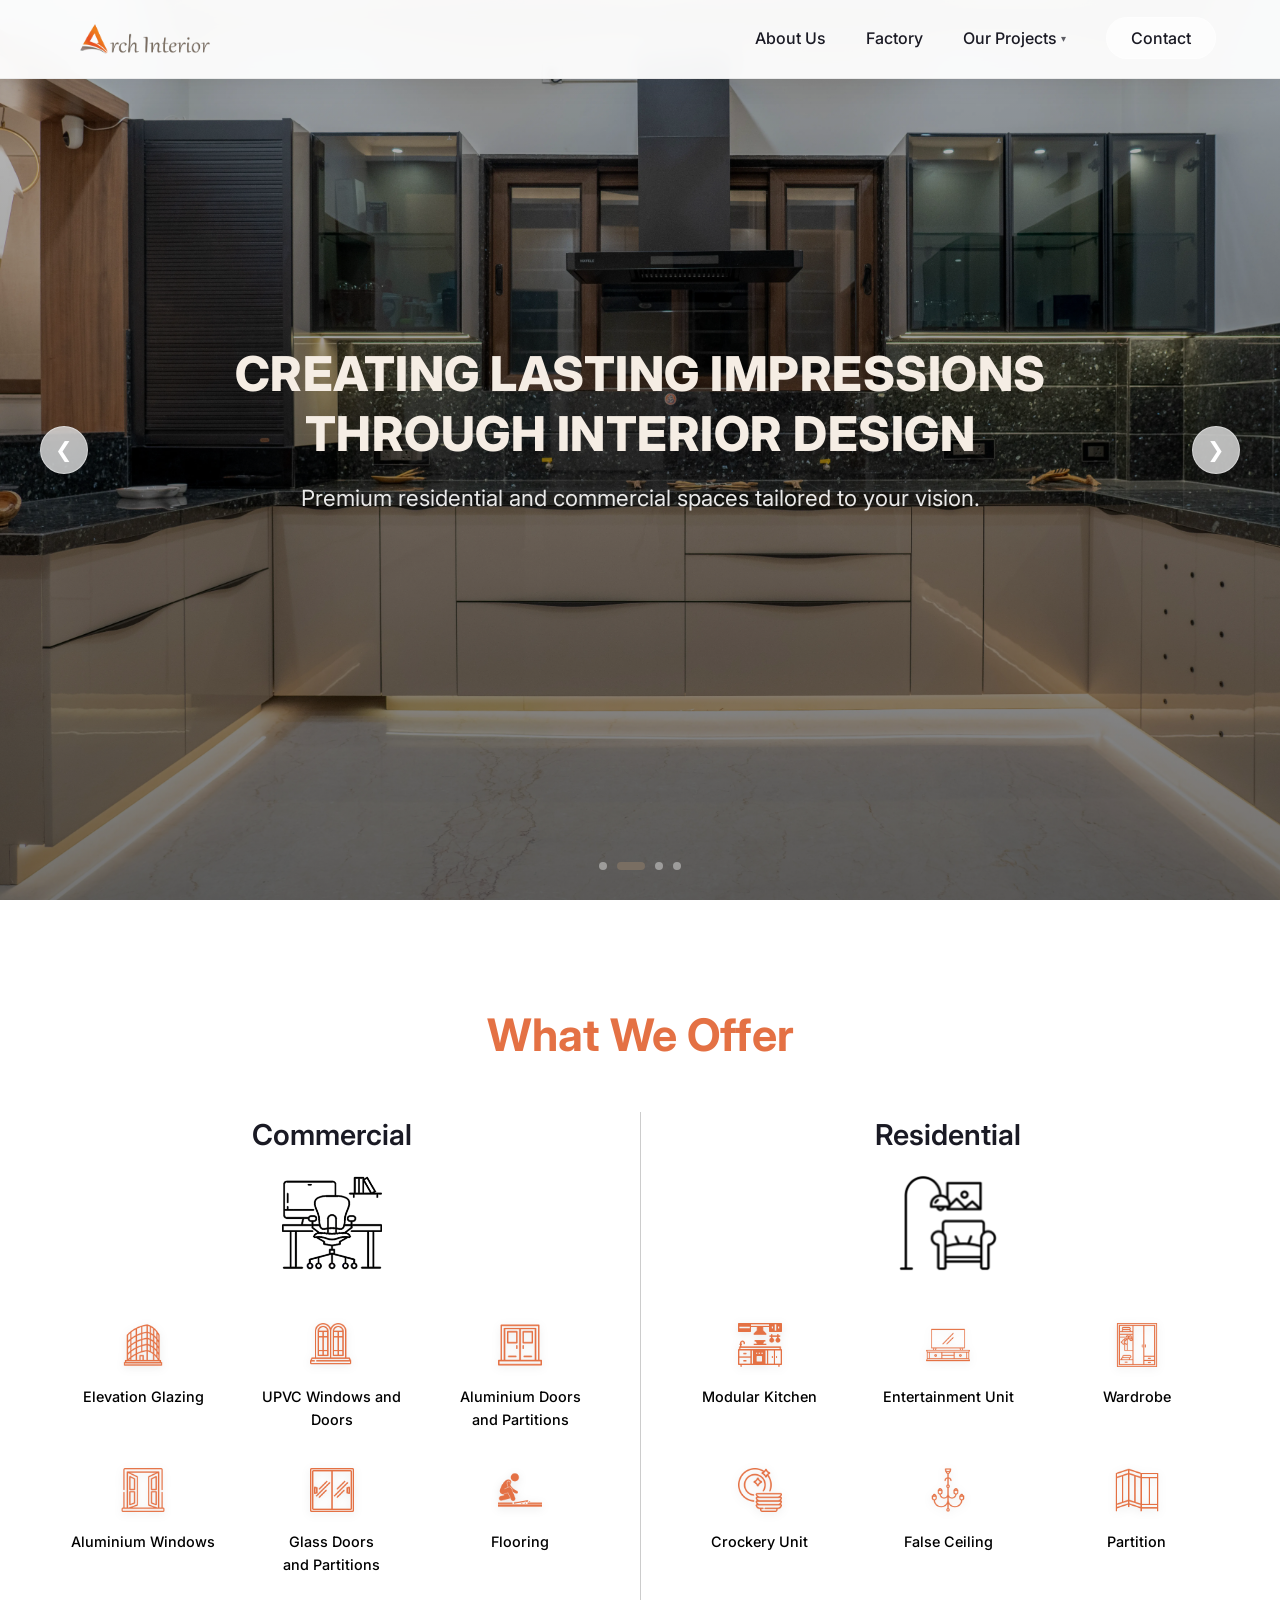
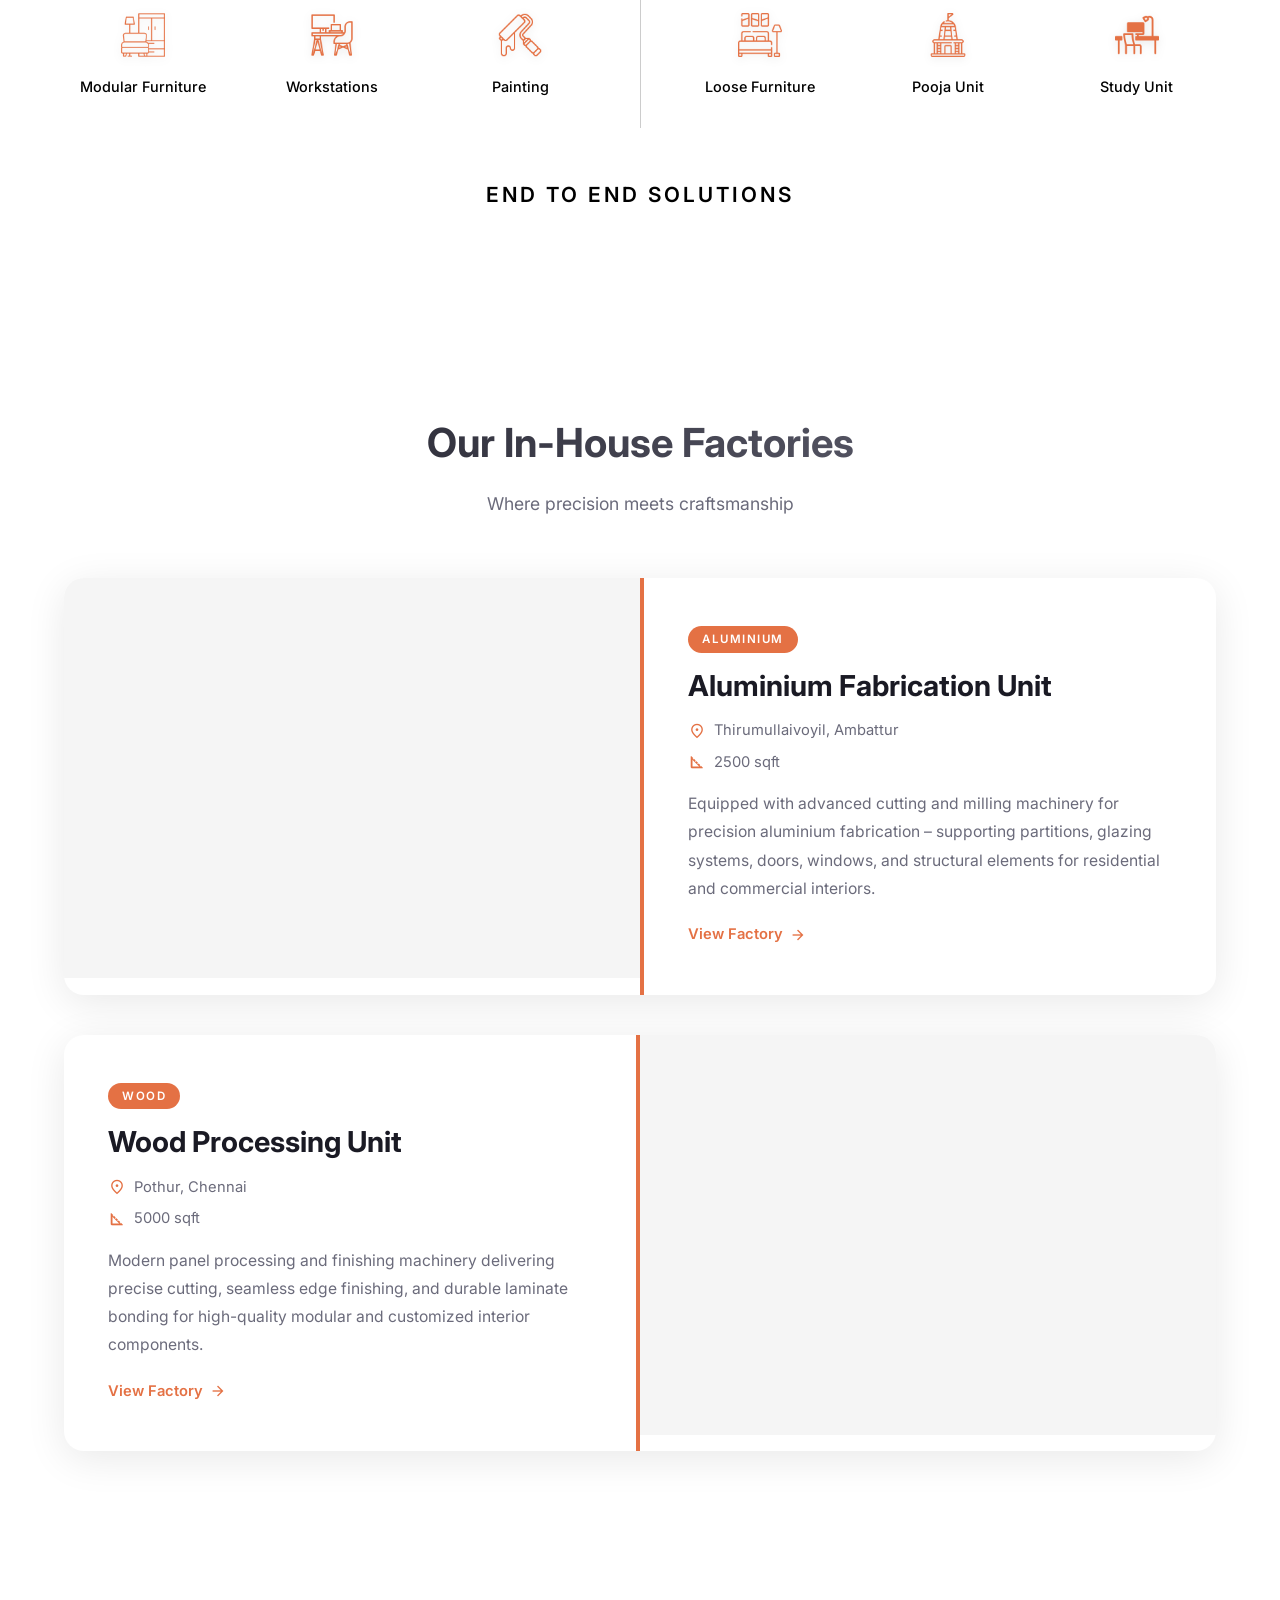
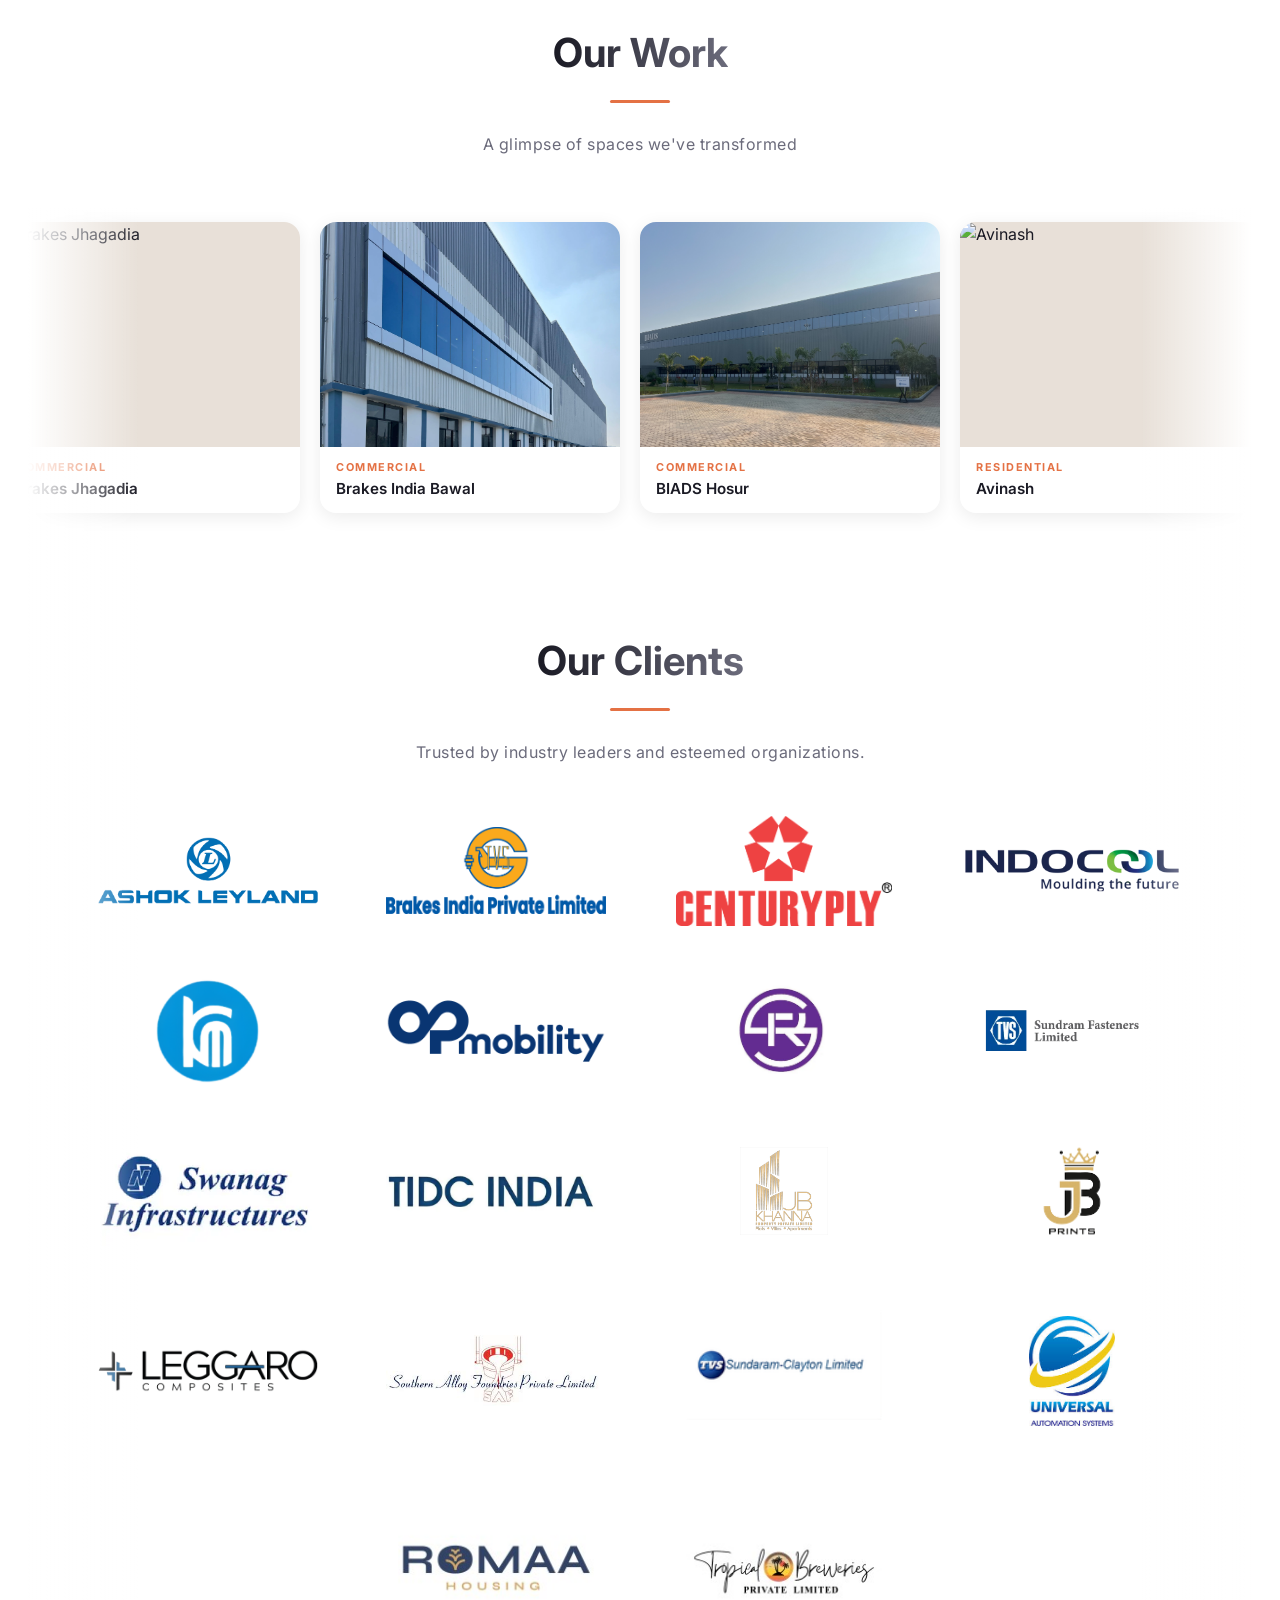
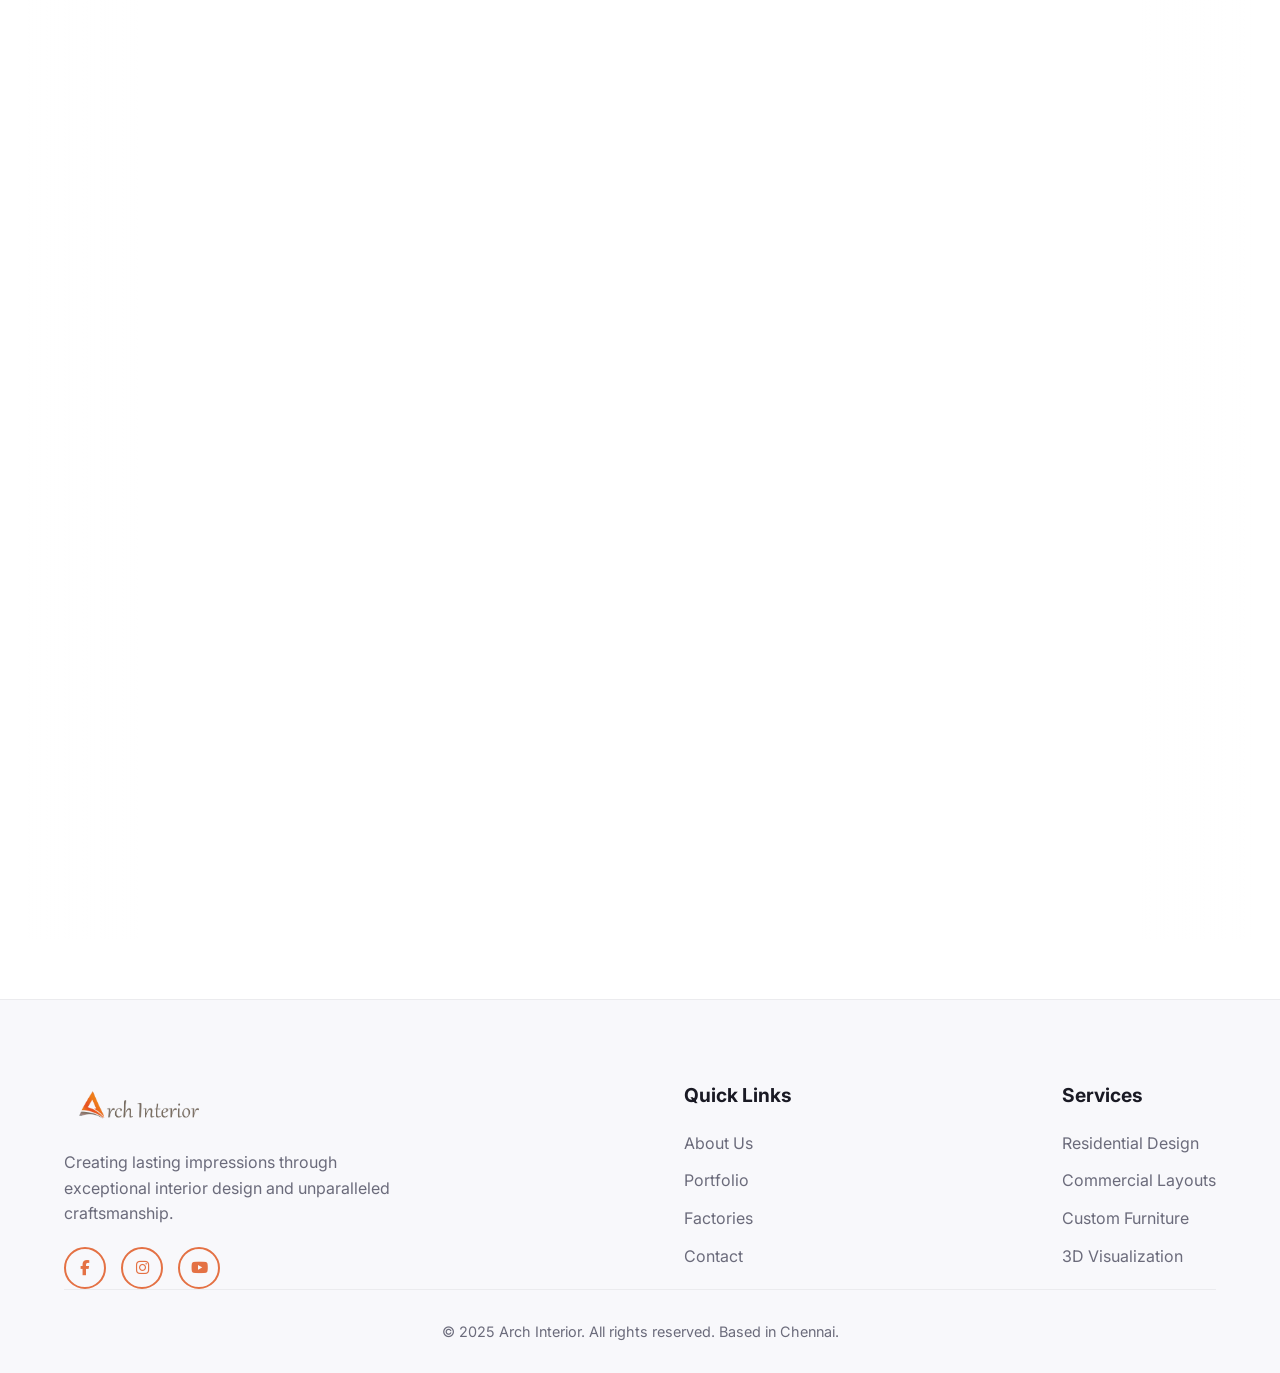
==== commit 178409ef: "comleted all updates  On branch master  Your branch is up to date with 'origin/master'.   Changes to" ====
--- a/index.html
+++ b/index.html
@@ -74,12 +74,12 @@
         }
 
         .offer-icon-item span {
-            color: var(--brand-orange, #e07b39);
+            color: #000000;
             transition: color 0.3s ease;
         }
         
         .offer-icon-item:hover span {
-            color: #c96527; /* slightly darker orange on hover */
+            color: #333333;
         }
 
         /* ── Clients Static Grid ── */
@@ -144,7 +144,7 @@
 
     <!-- Splash Screen -->
     <div id="splash-screen" class="splash-screen">
-        <img src="images/Arch_Logo_1bg.png" alt="Arch Interior Logo" class="splash-logo"
+        <img src="images/brand/Arch_Logo_1bg.png" alt="Arch Interior Logo" class="splash-logo"
             onerror="this.src='[data-uri]'" />
     </div>
 
@@ -152,7 +152,7 @@
     <header class="navbar scrolled" id="navbar">
         <div class="nav-container">
             <a href="#" class="logo">
-                <img src="images/Arch_Logo_1bg.png" alt="Arch Interior Logo"
+                <img src="images/brand/Arch_Logo_1bg.png" alt="Arch Interior Logo"
                     onerror="this.src='[data-uri]'" />
             </a>
             <button class="mobile-menu-btn" aria-label="Toggle Menu">
@@ -183,10 +183,10 @@
         <!-- Hero Section -->
         <section class="hero" id="hero">
             <div class="carousel-container">
-                <div class="carousel-slide active" style="background-image: url('images/modular_interior.webp');"></div>
-                <div class="carousel-slide" style="background-image: url('images/modular_kitchen.webp');"></div>
-                <div class="carousel-slide" style="background-image: url('images/modular_bedroom.webp');"></div>
-                <div class="carousel-slide" style="background-image: url('images/wardrobe.webp');"></div>
+                <div class="carousel-slide active" style="background-image: url('images/hero/modular_interior.webp');"></div>
+                <div class="carousel-slide" style="background-image: url('images/hero/modular_kitchen.webp');"></div>
+                <div class="carousel-slide" style="background-image: url('images/hero/modular_bedroom.webp');"></div>
+                <div class="carousel-slide" style="background-image: url('images/hero/wardrobe.webp');"></div>
                 <div class="carousel-overlay"></div>
             </div>
 
@@ -223,45 +223,45 @@
                         <a href="commercial.html" class="offer-col-link">
                             <h3 class="offer-category-title">Commercial</h3>
                             <div class="offer-main-icon">
-                                <img src="images/commerical.webp" alt="Commercial" loading="lazy" style="width: 100px; height: auto;">
+                                <img src="images/services/commerical.webp" alt="Commercial" loading="lazy" style="width: 100px; height: auto;">
                             </div>
                         </a>
 
                         <div class="offer-icons-grid">
                             <a href="commercial.html" class="offer-icon-item">
-                                <img src="images/glass-building.png" alt="Elevation Glazing" class="offer-custom-icon">
+                                <img src="images/icons/glass-building.png" alt="Elevation Glazing" class="offer-custom-icon">
                                 <span>Elevation Glazing</span>
                             </a>
                             <a href="commercial.html" class="offer-icon-item">
-                                <img src="images/window.png" alt="UPVC Windows and Doors" class="offer-custom-icon">
+                                <img src="images/icons/window.png" alt="UPVC Windows and Doors" class="offer-custom-icon">
                                 <span>UPVC Windows and Doors</span>
                             </a>
                             <a href="commercial.html" class="offer-icon-item">
-                                <img src="images/entrance.png" alt="Aluminium Doors and Partitions" class="offer-custom-icon">
+                                <img src="images/icons/entrance.png" alt="Aluminium Doors and Partitions" class="offer-custom-icon">
                                 <span>Aluminium Doors<br>and Partitions</span>
                             </a>
                             <a href="commercial.html" class="offer-icon-item">
-                                <img src="images/windows.png" alt="Aluminium Windows" class="offer-custom-icon">
+                                <img src="images/icons/windows.png" alt="Aluminium Windows" class="offer-custom-icon">
                                 <span>Aluminium Windows</span>
                             </a>
                             <a href="commercial.html" class="offer-icon-item">
-                                <img src="images/sliding-door.png" alt="Glass Doors and Partitions" class="offer-custom-icon">
+                                <img src="images/icons/sliding-door.png" alt="Glass Doors and Partitions" class="offer-custom-icon">
                                 <span>Glass Doors<br>and Partitions</span>
                             </a>
                             <a href="commercial.html" class="offer-icon-item">
-                                <img src="images/floor.png" alt="Flooring" class="offer-custom-icon">
+                                <img src="images/icons/floor.png" alt="Flooring" class="offer-custom-icon">
                                 <span>Flooring</span>
                             </a>
                             <a href="commercial.html" class="offer-icon-item">
-                                <img src="images/furniture.png" alt="Modular Furniture" class="offer-custom-icon">
+                                <img src="images/icons/furniture.png" alt="Modular Furniture" class="offer-custom-icon">
                                 <span>Modular Furniture</span>
                             </a>
                             <a href="commercial.html" class="offer-icon-item">
-                                <img src="images/workstation.png" alt="Workstations" class="offer-custom-icon">
+                                <img src="images/icons/workstation.png" alt="Workstations" class="offer-custom-icon">
                                 <span>Workstations</span>
                             </a>
                             <a href="commercial.html" class="offer-icon-item">
-                                <img src="images/paint-roller.png" alt="Painting" class="offer-custom-icon">
+                                <img src="images/icons/paint-roller.png" alt="Painting" class="offer-custom-icon">
                                 <span>Painting</span>
                             </a>
                         </div>
@@ -274,45 +274,45 @@
                         <a href="residential.html" class="offer-col-link">
                             <h3 class="offer-category-title">Residential</h3>
                             <div class="offer-main-icon">
-                                <img src="images/home.webp" alt="Residential" loading="lazy" style="width: 100px; height: auto;">
+                                <img src="images/services/home.webp" alt="Residential" loading="lazy" style="width: 100px; height: auto;">
                             </div>
                         </a>
 
                         <div class="offer-icons-grid">
                             <a href="residential.html" class="offer-icon-item">
-                                <img src="images/kitchen.png" alt="Modular Kitchen" class="offer-custom-icon">
+                                <img src="images/icons/kitchen.png" alt="Modular Kitchen" class="offer-custom-icon">
                                 <span>Modular Kitchen</span>
                             </a>
                             <a href="residential.html" class="offer-icon-item">
-                                <img src="images/tv-unit.png" alt="Entertainment Unit" class="offer-custom-icon">
+                                <img src="images/icons/tv-unit.png" alt="Entertainment Unit" class="offer-custom-icon">
                                 <span>Entertainment Unit</span>
                             </a>
                             <a href="residential.html" class="offer-icon-item">
-                                <img src="images/wardrobe.png" alt="Wardrobe" class="offer-custom-icon">
+                                <img src="images/icons/wardrobe.png" alt="Wardrobe" class="offer-custom-icon">
                                 <span>Wardrobe</span>
                             </a>
                             <a href="residential.html" class="offer-icon-item">
-                                <img src="images/plates.png" alt="Crockery Unit" class="offer-custom-icon">
+                                <img src="images/icons/plates.png" alt="Crockery Unit" class="offer-custom-icon">
                                 <span>Crockery Unit</span>
                             </a>
                             <a href="residential.html" class="offer-icon-item">
-                                <img src="images/chandelier.png" alt="False Ceiling" class="offer-custom-icon">
+                                <img src="images/icons/chandelier.png" alt="False Ceiling" class="offer-custom-icon">
                                 <span>False Ceiling</span>
                             </a>
                             <a href="residential.html" class="offer-icon-item">
-                                <img src="images/partition.png" alt="Partition" class="offer-custom-icon">
+                                <img src="images/icons/partition.png" alt="Partition" class="offer-custom-icon">
                                 <span>Partition</span>
                             </a>
                             <a href="residential.html" class="offer-icon-item">
-                                <img src="images/bedroom.png" alt="Loose Furniture" class="offer-custom-icon">
+                                <img src="images/icons/bedroom.png" alt="Loose Furniture" class="offer-custom-icon">
                                 <span>Loose Furniture</span>
                             </a>
                             <a href="residential.html" class="offer-icon-item">
-                                <img src="images/temple.png" alt="Pooja Unit" class="offer-custom-icon">
+                                <img src="images/icons/temple.png" alt="Pooja Unit" class="offer-custom-icon">
                                 <span>Pooja Unit</span>
                             </a>
                             <a href="residential.html" class="offer-icon-item">
-                                <img src="images/computer.png" alt="Study Unit" class="offer-custom-icon">
+                                <img src="images/icons/computer.png" alt="Study Unit" class="offer-custom-icon">
                                 <span>Study Unit</span>
                             </a>
                         </div>
@@ -321,7 +321,7 @@
                 </div>
 
                 <div class="reveal" style="text-align: center; margin-top: 50px;">
-                    <p style="font-size: 1.3rem; font-weight: 600; color: var(--brand-orange, #e07b39); text-transform: uppercase; letter-spacing: 3px; margin: 0;">End To End Solutions</p>
+                    <p style="font-size: 1.3rem; font-weight: 600; color: #000000; text-transform: uppercase; letter-spacing: 3px; margin: 0;">End To End Solutions</p>
                 </div>
             </div>
         </section>
@@ -337,22 +337,16 @@
 
                 <!-- Factory Row 1 – Video left, Info right -->
                 <div class="factory-row reveal">
-                    <div class="factory-row-video">
-                        <video autoplay muted loop playsinline poster="images/aluminium_factory.webp"
-                            class="factory-video lazy-video">
-                            <source data-src="images/videos/arch_aluminium_factory.mp4" type="video/mp4">
-                        </video>
-                        <div class="video-controls">
-                            <button class="v-control-btn play-pause" aria-label="Play/Pause">
-                                <span class="material-symbols-outlined">pause</span>
-                            </button>
-                            <button class="v-control-btn mute-toggle" aria-label="Mute/Unmute">
-                                <span class="material-symbols-outlined">volume_off</span>
-                            </button>
-                            <button class="v-control-btn fullscreen-btn" aria-label="Fullscreen">
-                                <span class="material-symbols-outlined">fullscreen</span>
-                            </button>
-                        </div>
+                    <div class="factory-row-video media-loading-wrap">
+                        <iframe class="factory-video" 
+                            src="https://www.youtube.com/embed/YYmp3y2yQQQ?autoplay=1&mute=1&loop=1&playlist=YYmp3y2yQQQ&controls=0&showinfo=0&rel=0" 
+                            frameborder="0" 
+                            allow="accelerometer; autoplay; clipboard-write; encrypted-media; gyroscope; picture-in-picture; web-share" 
+                            allowfullscreen
+                            loading="lazy"
+                            onload="this.parentElement.classList.add('loaded')"
+                            style="width: 100%; height: 100%; min-height: 350px;">
+                        </iframe>
                     </div>
                     <div class="factory-row-info">
                         <span class="factory-tag">Aluminium</span>
@@ -373,22 +367,16 @@
 
                 <!-- Factory Row 2 – Info left, Video right -->
                 <div class="factory-row reverse reveal">
-                    <div class="factory-row-video">
-                        <video autoplay muted loop playsinline poster="images/wooden_factory.webp"
-                            class="factory-video lazy-video">
-                            <source data-src="images/videos/arch_wood_factory.mp4" type="video/mp4">
-                        </video>
-                        <div class="video-controls">
-                            <button class="v-control-btn play-pause" aria-label="Play/Pause">
-                                <span class="material-symbols-outlined">pause</span>
-                            </button>
-                            <button class="v-control-btn mute-toggle" aria-label="Mute/Unmute">
-                                <span class="material-symbols-outlined">volume_off</span>
-                            </button>
-                            <button class="v-control-btn fullscreen-btn" aria-label="Fullscreen">
-                                <span class="material-symbols-outlined">fullscreen</span>
-                            </button>
-                        </div>
+                    <div class="factory-row-video media-loading-wrap">
+                        <iframe class="factory-video" 
+                            src="https://www.youtube.com/embed/KG2G5Iaeaik?autoplay=1&mute=1&loop=1&playlist=KG2G5Iaeaik&controls=0&showinfo=0&rel=0" 
+                            frameborder="0" 
+                            allow="accelerometer; autoplay; clipboard-write; encrypted-media; gyroscope; picture-in-picture; web-share" 
+                            allowfullscreen
+                            loading="lazy"
+                            onload="this.parentElement.classList.add('loaded')"
+                            style="width: 100%; height: 100%; min-height: 350px;">
+                        </iframe>
                     </div>
                     <div class="factory-row-info">
                         <span class="factory-tag">Wood</span>
@@ -421,28 +409,137 @@
     </div>
 
     <div class="marquee-wrapper reveal">
-
-        <!-- Row 1 – scrolls left -->
         <div class="marquee-row marquee-left">
             <div class="marquee-inner">
-                <img src="images/modular_interior.webp" alt="Modular Interior">
-                <img src="images/modular_kitchen.webp" alt="Modular Kitchen">
-                <img src="images/modular_bedroom.webp" alt="Modular Bedroom">
-                <img src="images/wardrobe.webp" alt="Wardrobe">
-                <img src="images/aluminium_factory.webp" alt="Aluminium Work">
-                <img src="images/wooden_factory.webp" alt="Wooden Work">
-                <!-- Duplicates for seamless loop -->
-                <img src="images/modular_interior.webp" alt="Modular Interior">
-                <img src="images/modular_kitchen.webp" alt="Modular Kitchen">
-                <img src="images/modular_bedroom.webp" alt="Modular Bedroom">
-                <img src="images/wardrobe.webp" alt="Wardrobe">
-                <img src="images/aluminium_factory.webp" alt="Aluminium Work">
-                <img src="images/wooden_factory.webp" alt="Wooden Work">
-            </div>
-        </div>
-
-    </div>
-</section>
+
+                <!-- Card 1 — Brakes Jhagadia -->
+                <div class="marquee-card">
+                    <div class="marquee-card-img">
+                        <img src="images/project_page/Commercial Project/Brakes Jhagadia/1e.jpeg" alt="Brakes Jhagadia" loading="lazy">
+                    </div>
+                    <div class="marquee-card-label">
+                        <span class="marquee-card-tag">Commercial</span>
+                        <p class="marquee-card-name">Brakes Jhagadia</p>
+                    </div>
+                </div>
+
+                <!-- Card 2 — Brakes India Bawal -->
+                <div class="marquee-card">
+                    <div class="marquee-card-img">
+                        <img src="images/project_page/Commercial Project/Brakes India Bawal/1_bawal.webp" alt="Brakes India Bawal" loading="lazy">
+                    </div>
+                    <div class="marquee-card-label">
+                        <span class="marquee-card-tag">Commercial</span>
+                        <p class="marquee-card-name">Brakes India Bawal</p>
+                    </div>
+                </div>
+
+                <!-- Card 3 — BIADS Hosur -->
+                <div class="marquee-card">
+                    <div class="marquee-card-img">
+                        <img src="images/project_page/Commercial Project/BIADS Hosur/IMG_2026040112520910.JPEG" alt="BIADS Hosur" loading="lazy">
+                    </div>
+                    <div class="marquee-card-label">
+                        <span class="marquee-card-tag">Commercial</span>
+                        <p class="marquee-card-name">BIADS Hosur</p>
+                    </div>
+                </div>
+
+                <!-- Card 4 — Avinash -->
+                <div class="marquee-card">
+                    <div class="marquee-card-img">
+                        <img src="images/project_page/Residential Project/Avinash/1_avi.webp" alt="Avinash" loading="lazy">
+                    </div>
+                    <div class="marquee-card-label">
+                        <span class="marquee-card-tag">Residential</span>
+                        <p class="marquee-card-name">Avinash</p>
+                    </div>
+                </div>
+
+                <!-- Card 5 — Nagaraj -->
+                <div class="marquee-card">
+                    <div class="marquee-card-img">
+                        <img src="images/project_page/Residential Project/Nagaraj/1_n_fc.webp" alt="Nagaraj" loading="lazy">
+                    </div>
+                    <div class="marquee-card-label">
+                        <span class="marquee-card-tag">Residential</span>
+                        <p class="marquee-card-name">Nagaraj</p>
+                    </div>
+                </div>
+
+                <!-- Card 6 — Purasaiwakkam -->
+                <div class="marquee-card">
+                    <div class="marquee-card-img">
+                        <img src="images/project_page/Residential Project/Purasaiwakkam/6_p_p.webp" alt="Purasaiwakkam" loading="lazy">
+                    </div>
+                    <div class="marquee-card-label">
+                        <span class="marquee-card-tag">Residential</span>
+                        <p class="marquee-card-name">Purasaiwakkam</p>
+                    </div>
+                </div>
+
+                <!-- ── Seamless loop copies (off-screen buffer only) ── -->
+                <div class="marquee-card" aria-hidden="true">
+                    <div class="marquee-card-img">
+                        <img src="images/project_page/Commercial Project/Brakes Jhagadia/1e.jpeg" alt="" loading="lazy">
+                    </div>
+                    <div class="marquee-card-label">
+                        <span class="marquee-card-tag">Commercial</span>
+                        <p class="marquee-card-name">Brakes Jhagadia</p>
+                    </div>
+                </div>
+
+                <div class="marquee-card" aria-hidden="true">
+                    <div class="marquee-card-img">
+                        <img src="images/project_page/Commercial Project/Brakes India Bawal/1_bawal.webp" alt="" loading="lazy">
+                    </div>
+                    <div class="marquee-card-label">
+                        <span class="marquee-card-tag">Commercial</span>
+                        <p class="marquee-card-name">Brakes India Bawal</p>
+                    </div>
+                </div>
+
+                <div class="marquee-card" aria-hidden="true">
+                    <div class="marquee-card-img">
+                        <img src="images/project_page/Commercial Project/BIADS Hosur/IMG_2026040112520910.JPEG" alt="" loading="lazy">
+                    </div>
+                    <div class="marquee-card-label">
+                        <span class="marquee-card-tag">Commercial</span>
+                        <p class="marquee-card-name">BIADS Hosur</p>
+                    </div>
+                </div>
+
+                <div class="marquee-card" aria-hidden="true">
+                    <div class="marquee-card-img">
+                        <img src="images/project_page/Residential Project/Avinash/1_avi.webp" alt="" loading="lazy">
+                    </div>
+                    <div class="marquee-card-label">
+                        <span class="marquee-card-tag">Residential</span>
+                        <p class="marquee-card-name">Avinash</p>
+                    </div>
+                </div>
+
+                <div class="marquee-card" aria-hidden="true">
+                    <div class="marquee-card-img">
+                        <img src="images/project_page/Residential Project/Nagaraj/1_n_fc.webp" alt="" loading="lazy">
+                    </div>
+                    <div class="marquee-card-label">
+                        <span class="marquee-card-tag">Residential</span>
+                        <p class="marquee-card-name">Nagaraj</p>
+                    </div>
+                </div>
+
+                <div class="marquee-card" aria-hidden="true">
+                    <div class="marquee-card-img">
+                        <img src="images/project_page/Residential Project/Purasaiwakkam/6_p_p.webp" alt="" loading="lazy">
+                    </div>
+                    <div class="marquee-card-label">
+                        <span class="marquee-card-tag">Residential</span>
+                        <p class="marquee-card-name">Purasaiwakkam</p>
+                    </div>
+                </div>
+
+            </div>
 
         <!-- Our Clients -->
         <section class="clients-section section-padding" id="clients">
@@ -568,11 +665,11 @@
     <footer class="footer">
         <div class="section-container footer-grid">
             <div class="footer-brand">
-                <img src="images/Arch_Logo_1bg.png" alt="Arch Interior" class="footer-logo"
+                <img src="images/brand/Arch_Logo_1bg.png" alt="Arch Interior" class="footer-logo"
                     onerror="this.src='[data-uri]'">
                 <p>Creating lasting impressions through exceptional interior design and unparalleled craftsmanship.</p>
                 <div class="social-links">
-                    <a href="#" aria-label="Facebook"><i class="fa-brands fa-facebook-f"></i></a>
+                    <a href="https://www.facebook.com/archinteriorchennai/" target="_blank" rel="noopener" aria-label="Facebook"><i class="fa-brands fa-facebook-f"></i></a>
                     <a href="https://www.instagram.com/archinterior_in" target="_blank" rel="noopener" aria-label="Instagram"><i class="fa-brands fa-instagram"></i></a>
                     <a href="https://youtube.com/@archinteriormedia" target="_blank" rel="noopener" aria-label="YouTube"><i class="fa-brands fa-youtube"></i></a>
                 </div>
--- a/css/style.css
+++ b/css/style.css
@@ -1455,7 +1455,7 @@
 }
 
 /* =========================================
-   Our Work — Marquee Gallery
+   Our Work — Showcase Grid
    ========================================= */
 .gallery-marquee-section {
     padding: 70px 0 60px;
@@ -1493,6 +1493,7 @@
     letter-spacing: 0.5px;
 }
 
+/* ── 4-card marquee with labels ── */
 .marquee-wrapper {
     position: relative;
     width: 100%;
@@ -1506,7 +1507,7 @@
     position: absolute;
     top: 0;
     bottom: 0;
-    width: 160px;
+    width: 140px;
     z-index: 2;
     pointer-events: none;
 }
@@ -1528,45 +1529,83 @@
 
 .marquee-inner {
     display: flex;
-    gap: 16px;
+    gap: 20px;
     width: max-content;
     will-change: transform;
-    padding: 6px 0;
-}
-
-.marquee-inner img {
-    width: 260px;
-    height: 260px;
-    object-fit: cover;
-    border-radius: 14px;
-    flex-shrink: 0;
-    display: block;
-    cursor: pointer;
-    filter: brightness(0.93) saturate(0.96);
-    box-shadow: 0 2px 8px rgba(0, 0, 0, 0.08), 0 8px 24px rgba(0, 0, 0, 0.06);
-    transition: filter 0.4s ease, box-shadow 0.4s cubic-bezier(0.25, 0.8, 0.25, 1), border-radius 0.3s ease;
-}
-
-.marquee-inner img:hover {
-    filter: brightness(1.08) saturate(1.1);
-    border-radius: 18px;
-    box-shadow:
-        0 0 0 3px var(--brand-orange, #e07b39),
-        0 12px 36px rgba(224, 123, 57, 0.30),
-        0 4px 12px rgba(0, 0, 0, 0.12);
+    padding: 6px 0 16px;
+    animation: marqueeLeft 40s linear infinite;
 }
 
 .marquee-row:hover .marquee-inner {
     animation-play-state: paused;
-}
-
-.marquee-left .marquee-inner {
-    animation: marqueeLeft 35s linear infinite;
 }
 
 @keyframes marqueeLeft {
     0%   { transform: translateX(0); }
     100% { transform: translateX(-50%); }
+}
+
+/* ── Card ── */
+.marquee-card {
+    flex-shrink: 0;
+    width: 300px;
+    border-radius: 16px;
+    overflow: hidden;
+    background: #fff;
+    box-shadow: 0 4px 18px rgba(0, 0, 0, 0.08);
+    cursor: zoom-in;
+    transition: transform 0.35s cubic-bezier(0.25, 0.8, 0.25, 1),
+                box-shadow 0.35s ease;
+}
+
+.marquee-card:hover {
+    transform: translateY(-6px);
+    box-shadow: 0 16px 44px rgba(0, 0, 0, 0.13),
+                0 0 0 2px var(--brand-orange, #e07b39);
+}
+
+.marquee-card-img {
+    position: relative;
+    width: 100%;
+    aspect-ratio: 4 / 3;
+    overflow: hidden;
+    background: #e8e0d8;
+}
+
+.marquee-card-img img {
+    width: 100%;
+    height: 100%;
+    object-fit: cover;
+    display: block;
+    transition: transform 0.5s ease;
+}
+
+.marquee-card:hover .marquee-card-img img {
+    transform: scale(1.07);
+}
+
+/* ── Label ── */
+.marquee-card-label {
+    padding: 12px 16px 14px;
+    display: flex;
+    flex-direction: column;
+    gap: 3px;
+}
+
+.marquee-card-tag {
+    font-size: 0.68rem;
+    font-weight: 700;
+    letter-spacing: 1.5px;
+    text-transform: uppercase;
+    color: var(--brand-orange, #e07b39);
+}
+
+.marquee-card-name {
+    font-size: 0.95rem;
+    font-weight: 600;
+    color: var(--text-main);
+    margin: 0;
+    line-height: 1.3;
 }
 
 /* =========================================
@@ -1671,7 +1710,7 @@
     text-align: center;
     background-size: cover;
     background-position: center;
-    background-attachment: fixed;
+    background-attachment: scroll;
     margin-top: 80px;
     color: #ffffff;
 }
@@ -1754,6 +1793,53 @@
 .modal-next { right: 20px; }
 .modal-prev:hover, .modal-next:hover { background-color: var(--brand-orange); }
 
+/* =========================================
+   Media Loaders
+   ========================================= */
+.media-loading-wrap {
+    position: relative;
+    background-color: #f5f5f5;
+    overflow: hidden;
+}
+
+.media-loading-wrap::before {
+    content: '';
+    position: absolute;
+    top: 50%;
+    left: 50%;
+    width: 32px;
+    height: 32px;
+    margin: -16px 0 0 -16px;
+    border: 3px solid rgba(228, 113, 68, 0.2);
+    border-top-color: var(--brand-orange);
+    border-radius: 50%;
+    animation: spin 1s linear infinite;
+    z-index: 1;
+}
+
+.media-loading-wrap img,
+.media-loading-wrap iframe,
+.media-loading-wrap video {
+    opacity: 0;
+    transition: opacity 0.5s ease-in-out;
+    position: relative;
+    z-index: 2;
+}
+
+.media-loading-wrap.loaded::before {
+    display: none;
+}
+
+.media-loading-wrap.loaded img,
+.media-loading-wrap.loaded iframe,
+.media-loading-wrap.loaded video {
+    opacity: 1;
+}
+
+@keyframes spin {
+    to { transform: rotate(360deg); }
+}
+
 
 /* ╔══════════════════════════════════════════════════════
    ║  RESPONSIVE DESIGN — TABLET & MOBILE
@@ -1799,14 +1885,13 @@
         padding: 32px 28px;
     }
 
-    .marquee-inner img {
-        width: 210px;
-        height: 210px;
+    .marquee-card {
+        width: 230px;
     }
 
     .marquee-wrapper::before,
     .marquee-wrapper::after {
-        width: 80px;
+        width: 60px;
     }
 
     .gallery-marquee-section {
@@ -2163,17 +2248,9 @@
     .gallery-main-title { font-size: 2rem; }
 
     /* ── Gallery marquee ── */
-    .marquee-inner img {
-        width: 150px;
-        height: 150px;
-        border-radius: 10px;
-    }
-
-    .marquee-inner { gap: 10px; }
-
+    .marquee-card { width: 180px; }
     .marquee-wrapper::before,
-    .marquee-wrapper::after { width: 50px; }
-
+    .marquee-wrapper::after { width: 30px; }
     .gallery-marquee-section { padding: 50px 0 40px; }
 
     /* ── Clients ── */
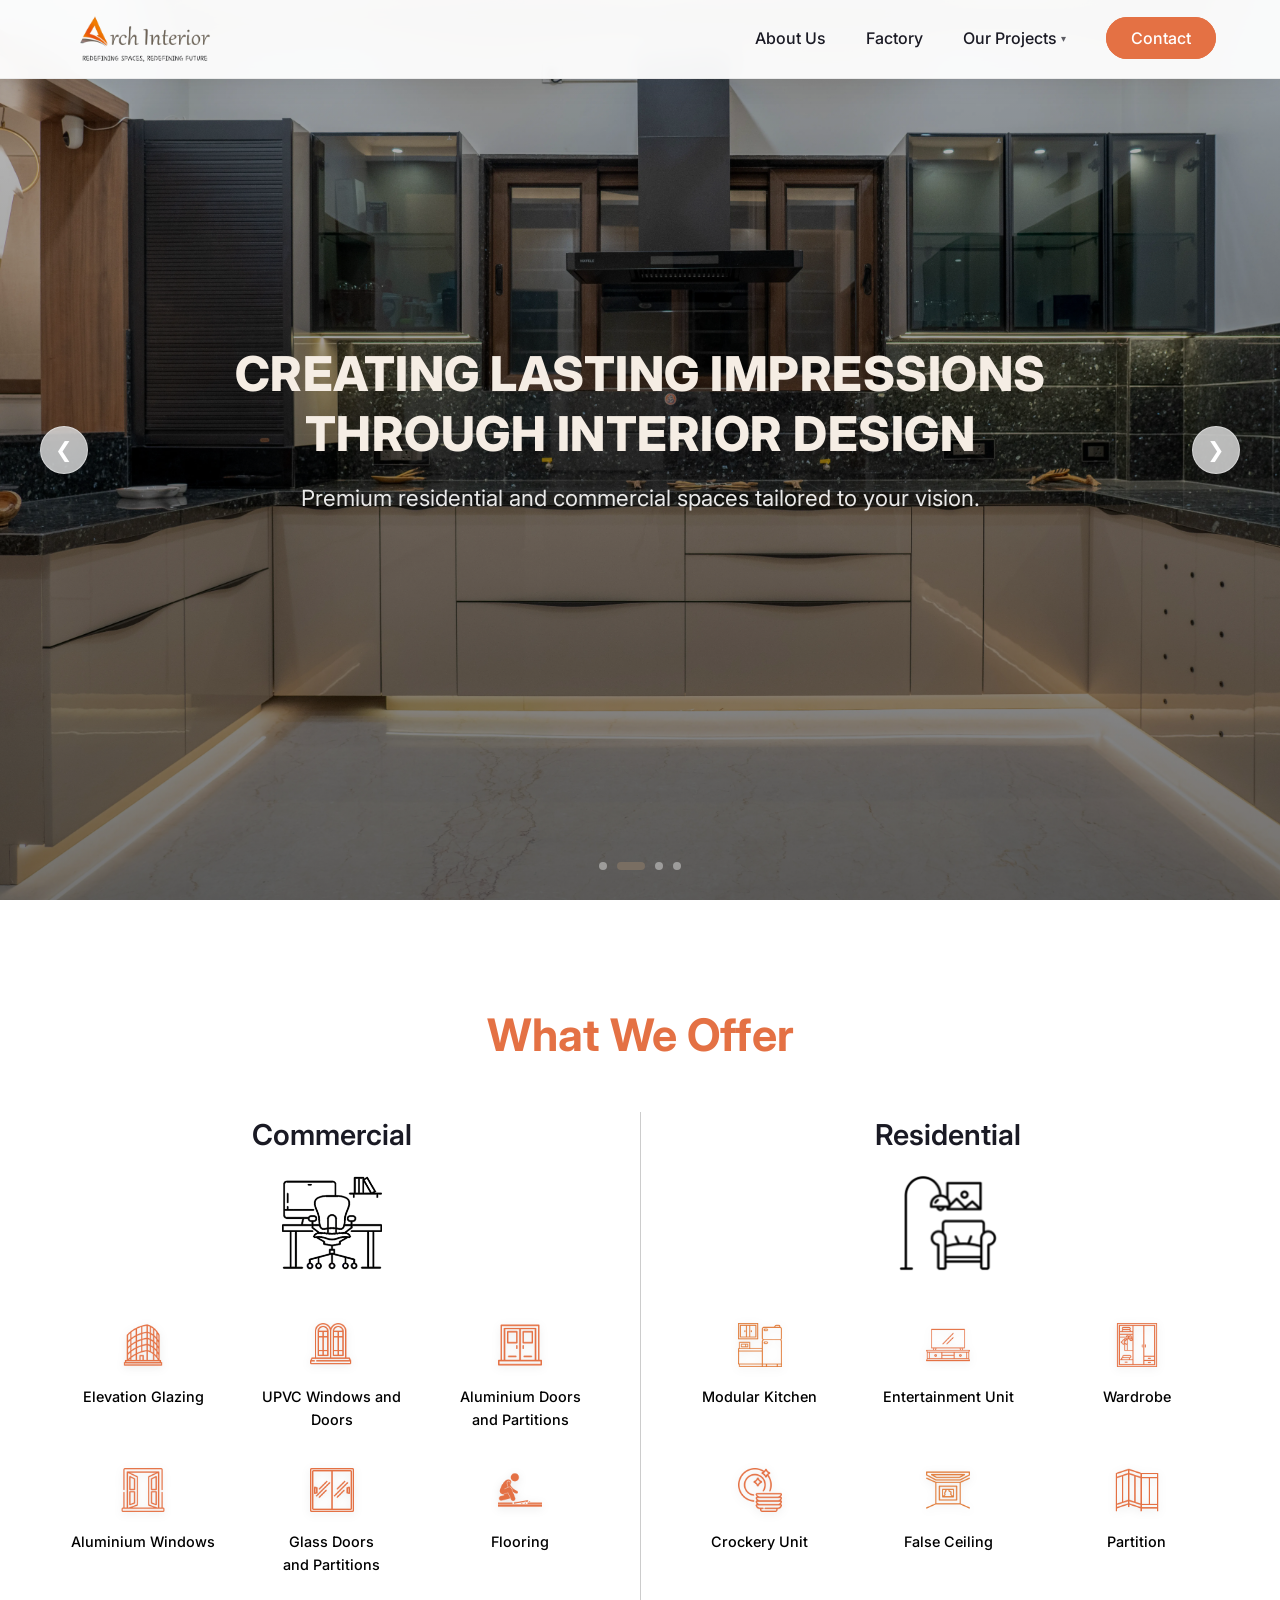
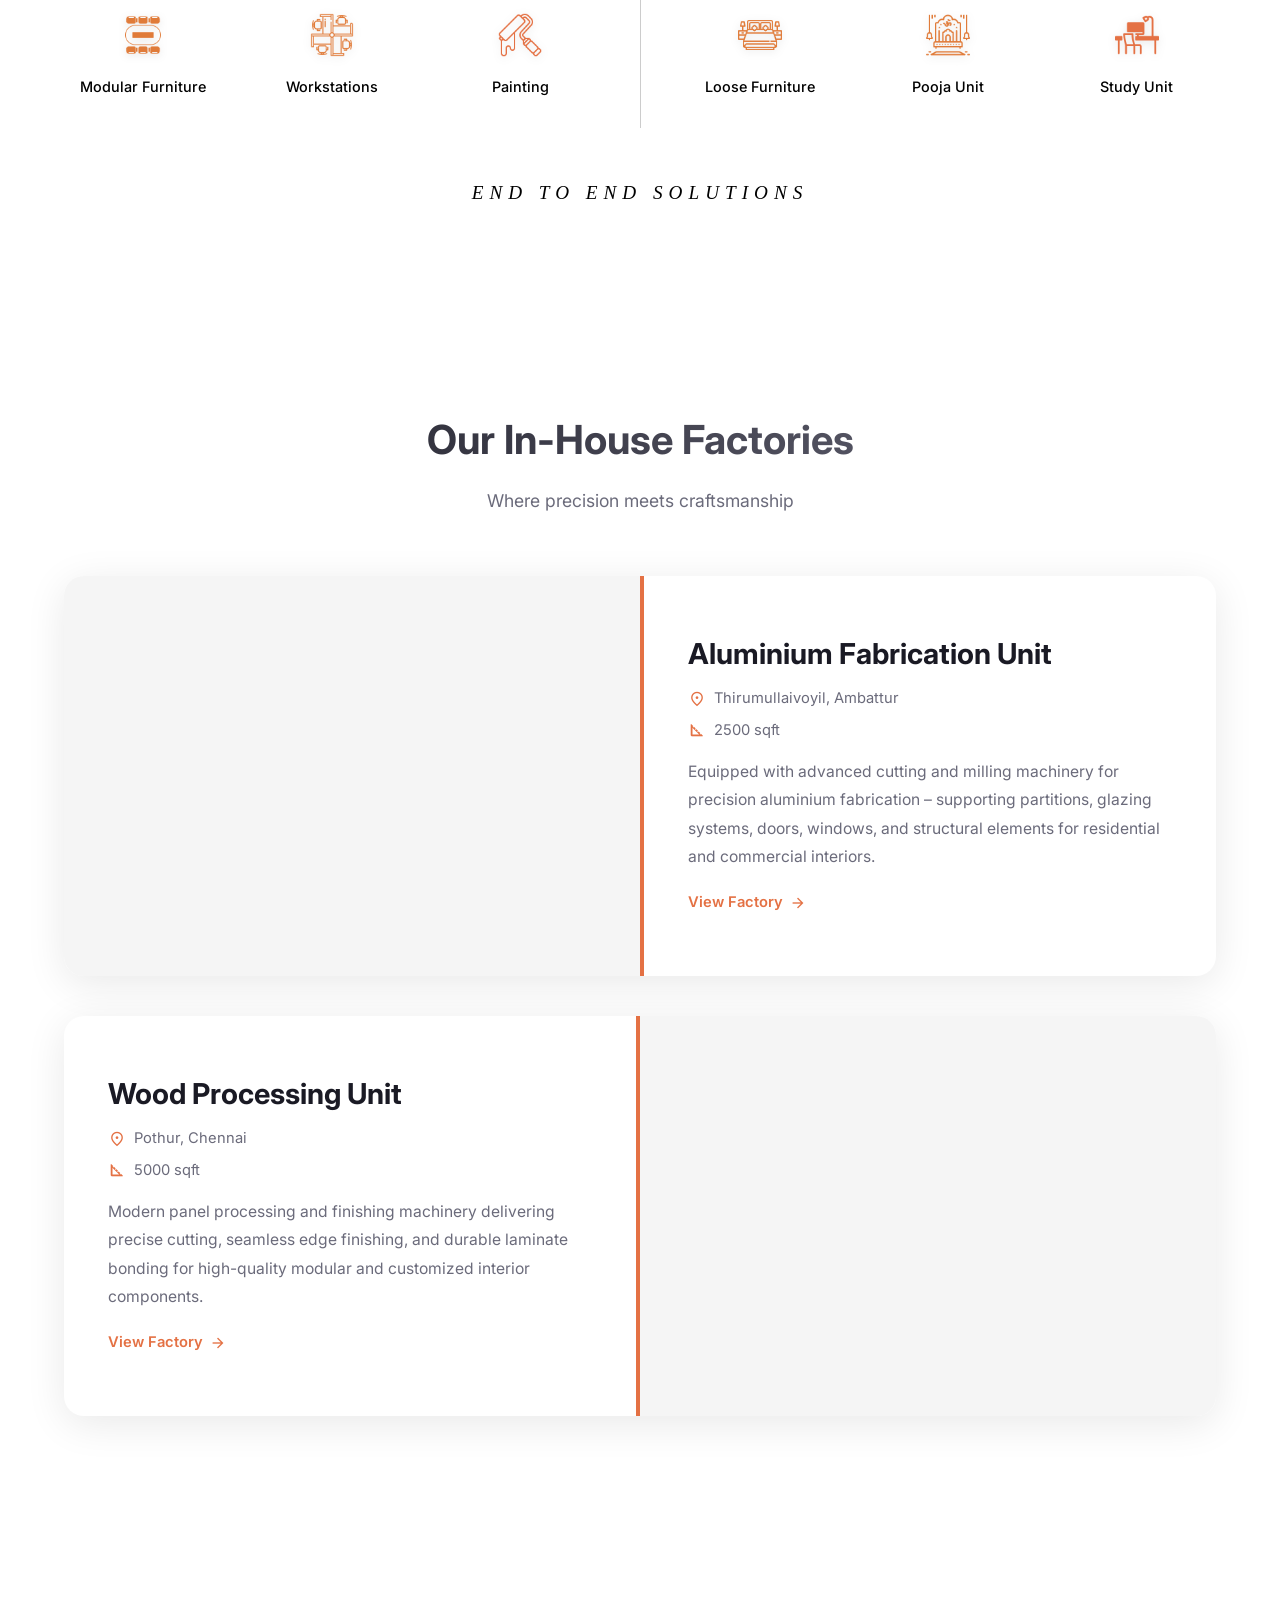
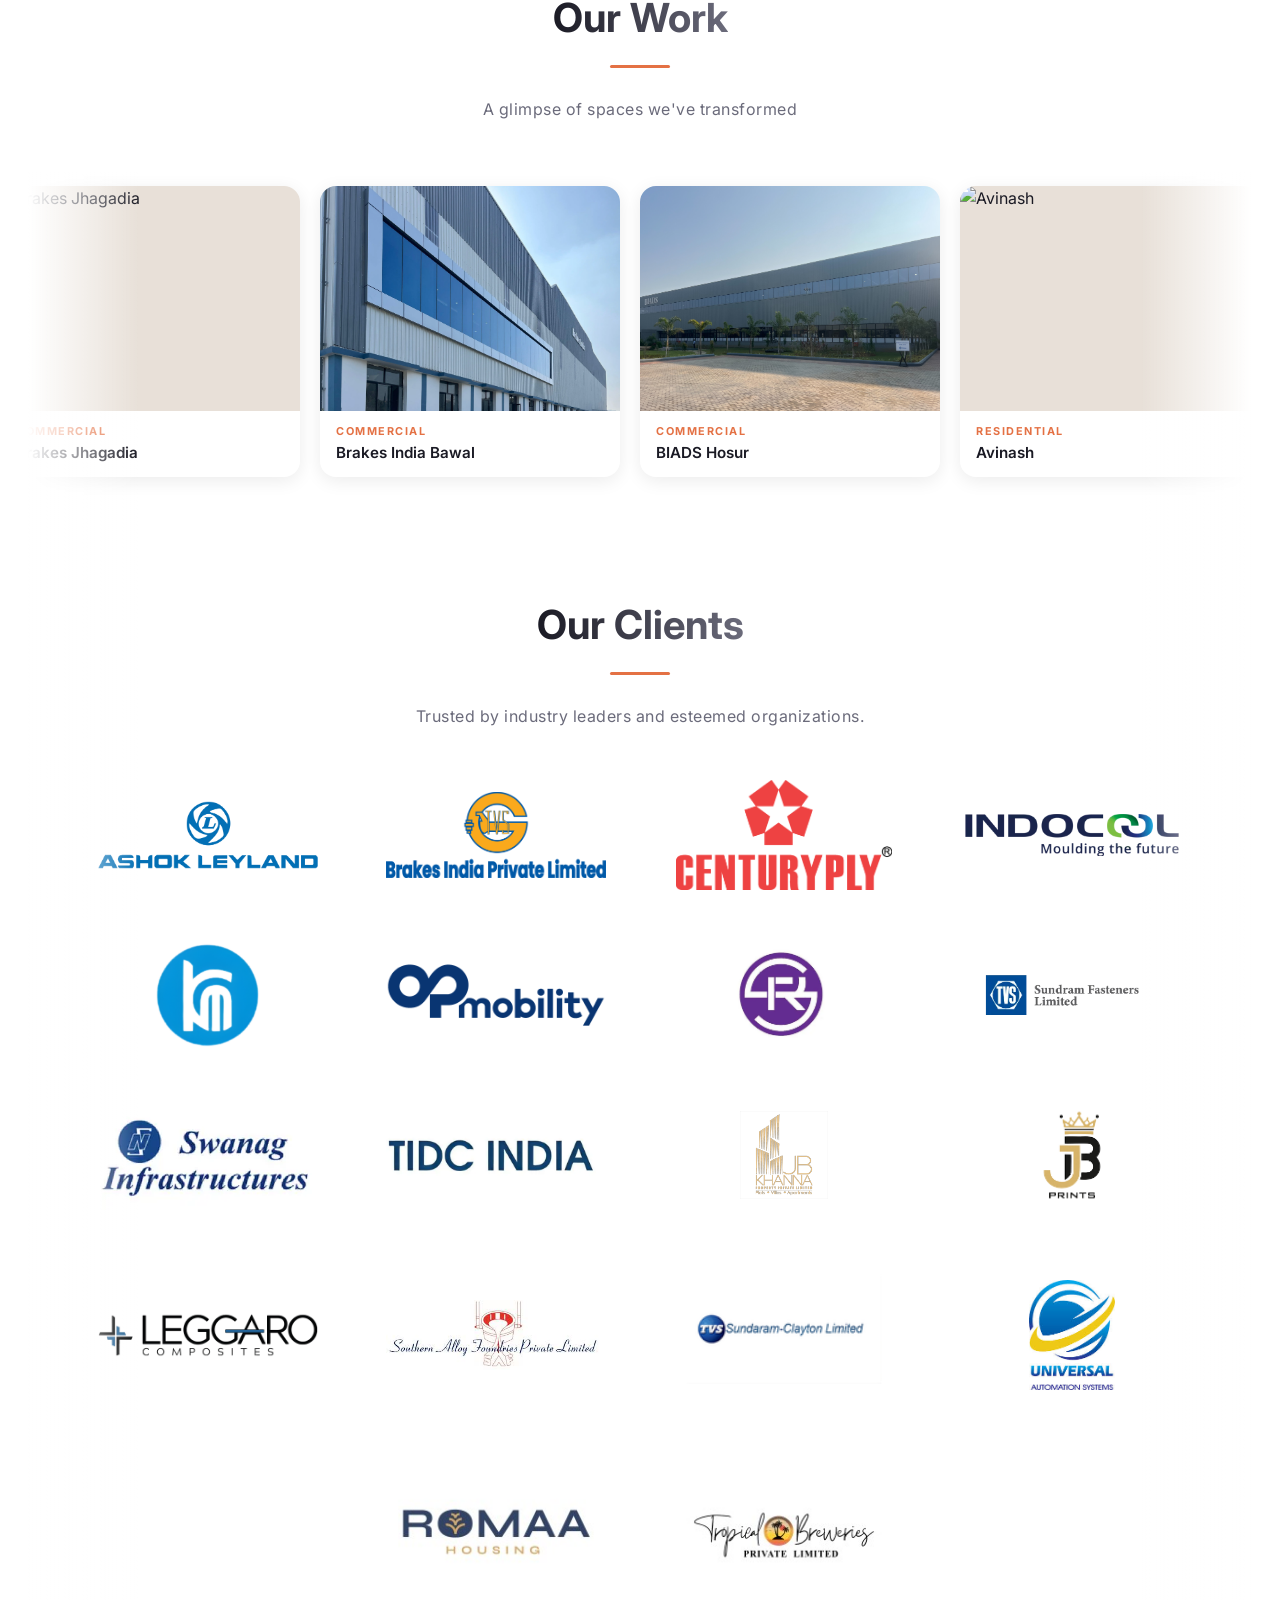
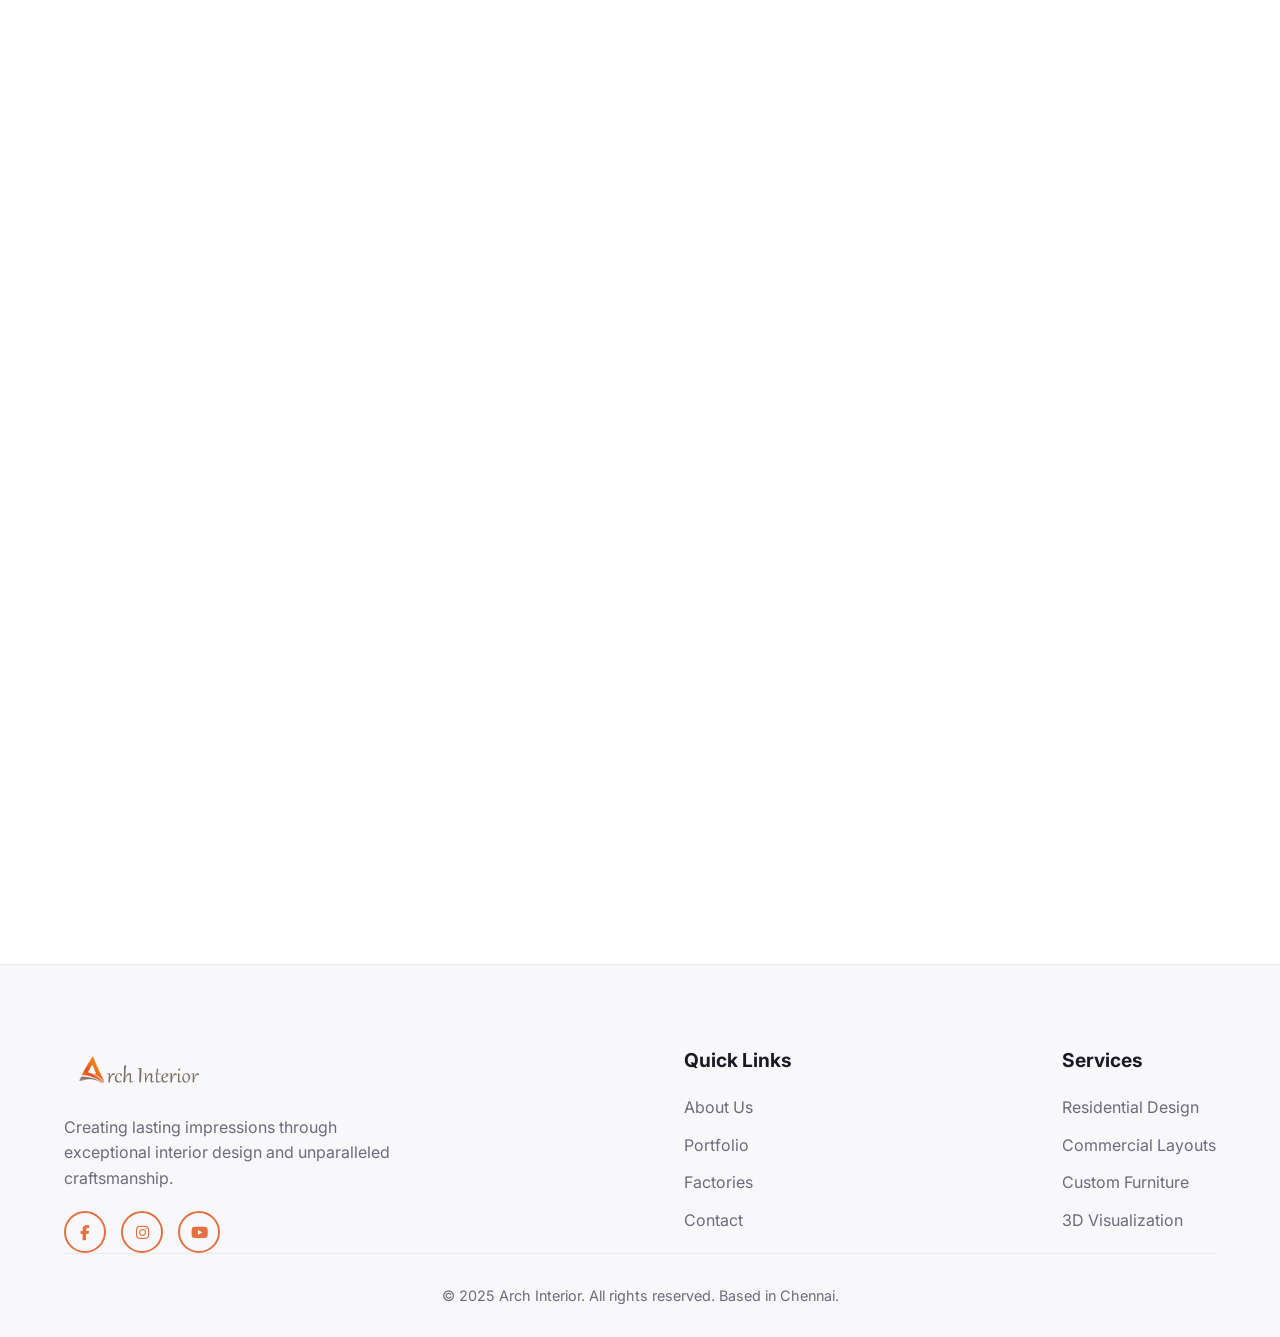
==== commit d8ee98ac: "logo,font,color,video link,icons changes" ====
--- a/index.html
+++ b/index.html
@@ -144,7 +144,7 @@
 
     <!-- Splash Screen -->
     <div id="splash-screen" class="splash-screen">
-        <img src="images/brand/Arch_Logo_1bg.png" alt="Arch Interior Logo" class="splash-logo"
+        <img src="images/brand/Arch_logo.jpeg" alt="Arch Interior Logo" class="splash-logo"
             onerror="this.src='[data-uri]'" />
     </div>
 
@@ -152,7 +152,7 @@
     <header class="navbar scrolled" id="navbar">
         <div class="nav-container">
             <a href="#" class="logo">
-                <img src="images/brand/Arch_Logo_1bg.png" alt="Arch Interior Logo"
+                <img src="images/brand/Arch_logo.png" alt="Arch Interior Logo"
                     onerror="this.src='[data-uri]'" />
             </a>
             <button class="mobile-menu-btn" aria-label="Toggle Menu">
@@ -253,11 +253,11 @@
                                 <span>Flooring</span>
                             </a>
                             <a href="commercial.html" class="offer-icon-item">
-                                <img src="images/icons/furniture.png" alt="Modular Furniture" class="offer-custom-icon">
+                                <img src="images/icons/meeting-room.png" alt="Modular Furniture" class="offer-custom-icon">
                                 <span>Modular Furniture</span>
                             </a>
                             <a href="commercial.html" class="offer-icon-item">
-                                <img src="images/icons/workstation.png" alt="Workstations" class="offer-custom-icon">
+                                <img src="images/icons/cubicle.png" alt="Workstations" class="offer-custom-icon">
                                 <span>Workstations</span>
                             </a>
                             <a href="commercial.html" class="offer-icon-item">
@@ -296,7 +296,7 @@
                                 <span>Crockery Unit</span>
                             </a>
                             <a href="residential.html" class="offer-icon-item">
-                                <img src="images/icons/chandelier.png" alt="False Ceiling" class="offer-custom-icon">
+                                <img src="images/icons/ceiling.png" alt="False Ceiling" class="offer-custom-icon">
                                 <span>False Ceiling</span>
                             </a>
                             <a href="residential.html" class="offer-icon-item">
@@ -321,7 +321,7 @@
                 </div>
 
                 <div class="reveal" style="text-align: center; margin-top: 50px;">
-                    <p style="font-size: 1.3rem; font-weight: 600; color: #000000; text-transform: uppercase; letter-spacing: 3px; margin: 0;">End To End Solutions</p>
+<p style="font-size: 1.2rem; font-weight: 500; color: #000000; text-transform: uppercase; letter-spacing: 6px; margin: 0; font-family: 'Georgia', serif; font-style: italic;">End To End Solutions</p>
                 </div>
             </div>
         </section>
@@ -349,7 +349,7 @@
                         </iframe>
                     </div>
                     <div class="factory-row-info">
-                        <span class="factory-tag">Aluminium</span>
+                        <!-- <span class="factory-tag">Aluminium</span> -->
                         <h3>Aluminium Fabrication Unit</h3>
                         <div class="factory-row-meta">
                             <span><span class="material-symbols-outlined">location_on</span>Thirumullaivoyil,
@@ -379,7 +379,7 @@
                         </iframe>
                     </div>
                     <div class="factory-row-info">
-                        <span class="factory-tag">Wood</span>
+                        <!-- <span class="factory-tag">Wood</span> -->
                         <h3>Wood Processing Unit</h3>
                         <div class="factory-row-meta">
                             <span><span class="material-symbols-outlined">location_on</span>Pothur, Chennai</span>
--- a/css/style.css
+++ b/css/style.css
@@ -214,15 +214,16 @@
 }
 
 .nav-cta {
-    background: var(--glass-bg);
-    border: 1px solid var(--glass-border);
+    background: var(--brand-orange);
+    color: #ffffff;
+    border: 1px solid var(--brand-orange);
     padding: 10px 24px;
     border-radius: 30px;
 }
 
 .nav-cta:hover {
-    background: var(--accent-color);
-    color: #ffffff;
+    background: #ffffff;
+    color: var(--brand-orange);
 }
 
 .nav-cta::after {
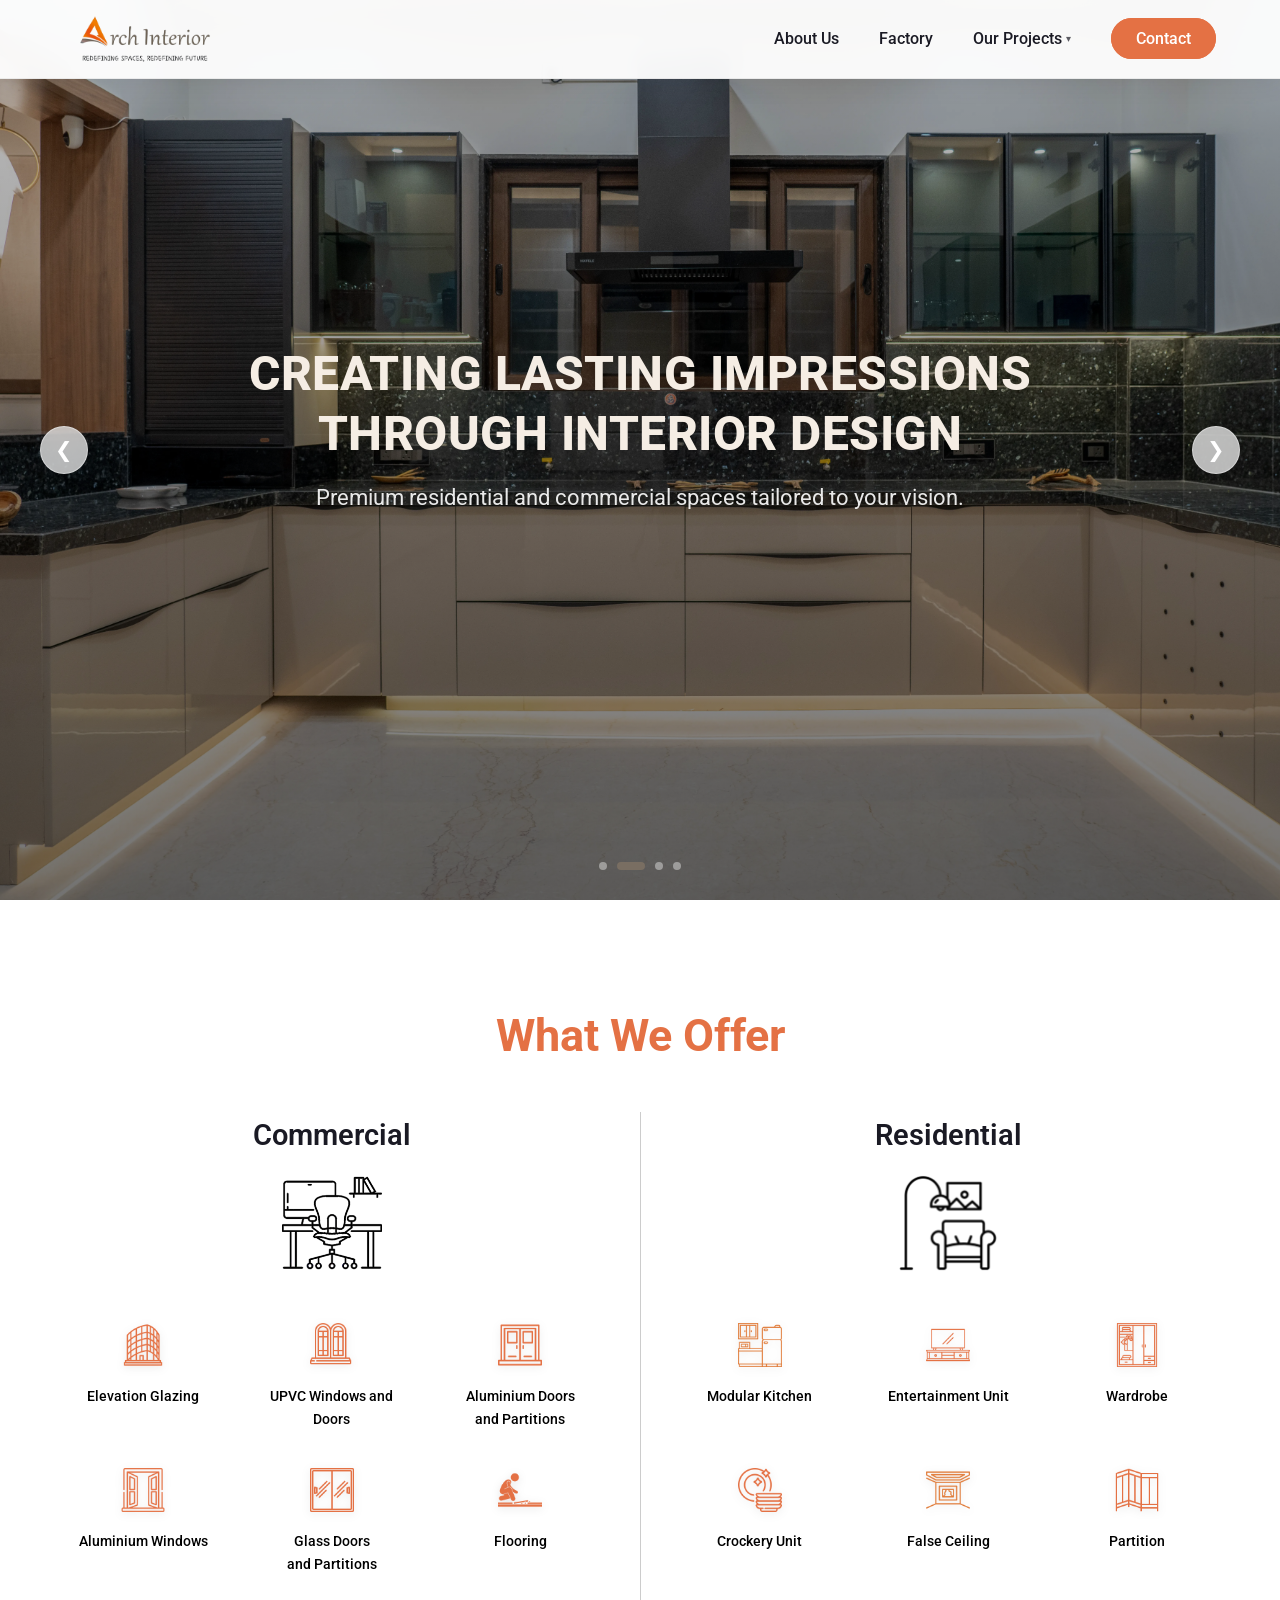
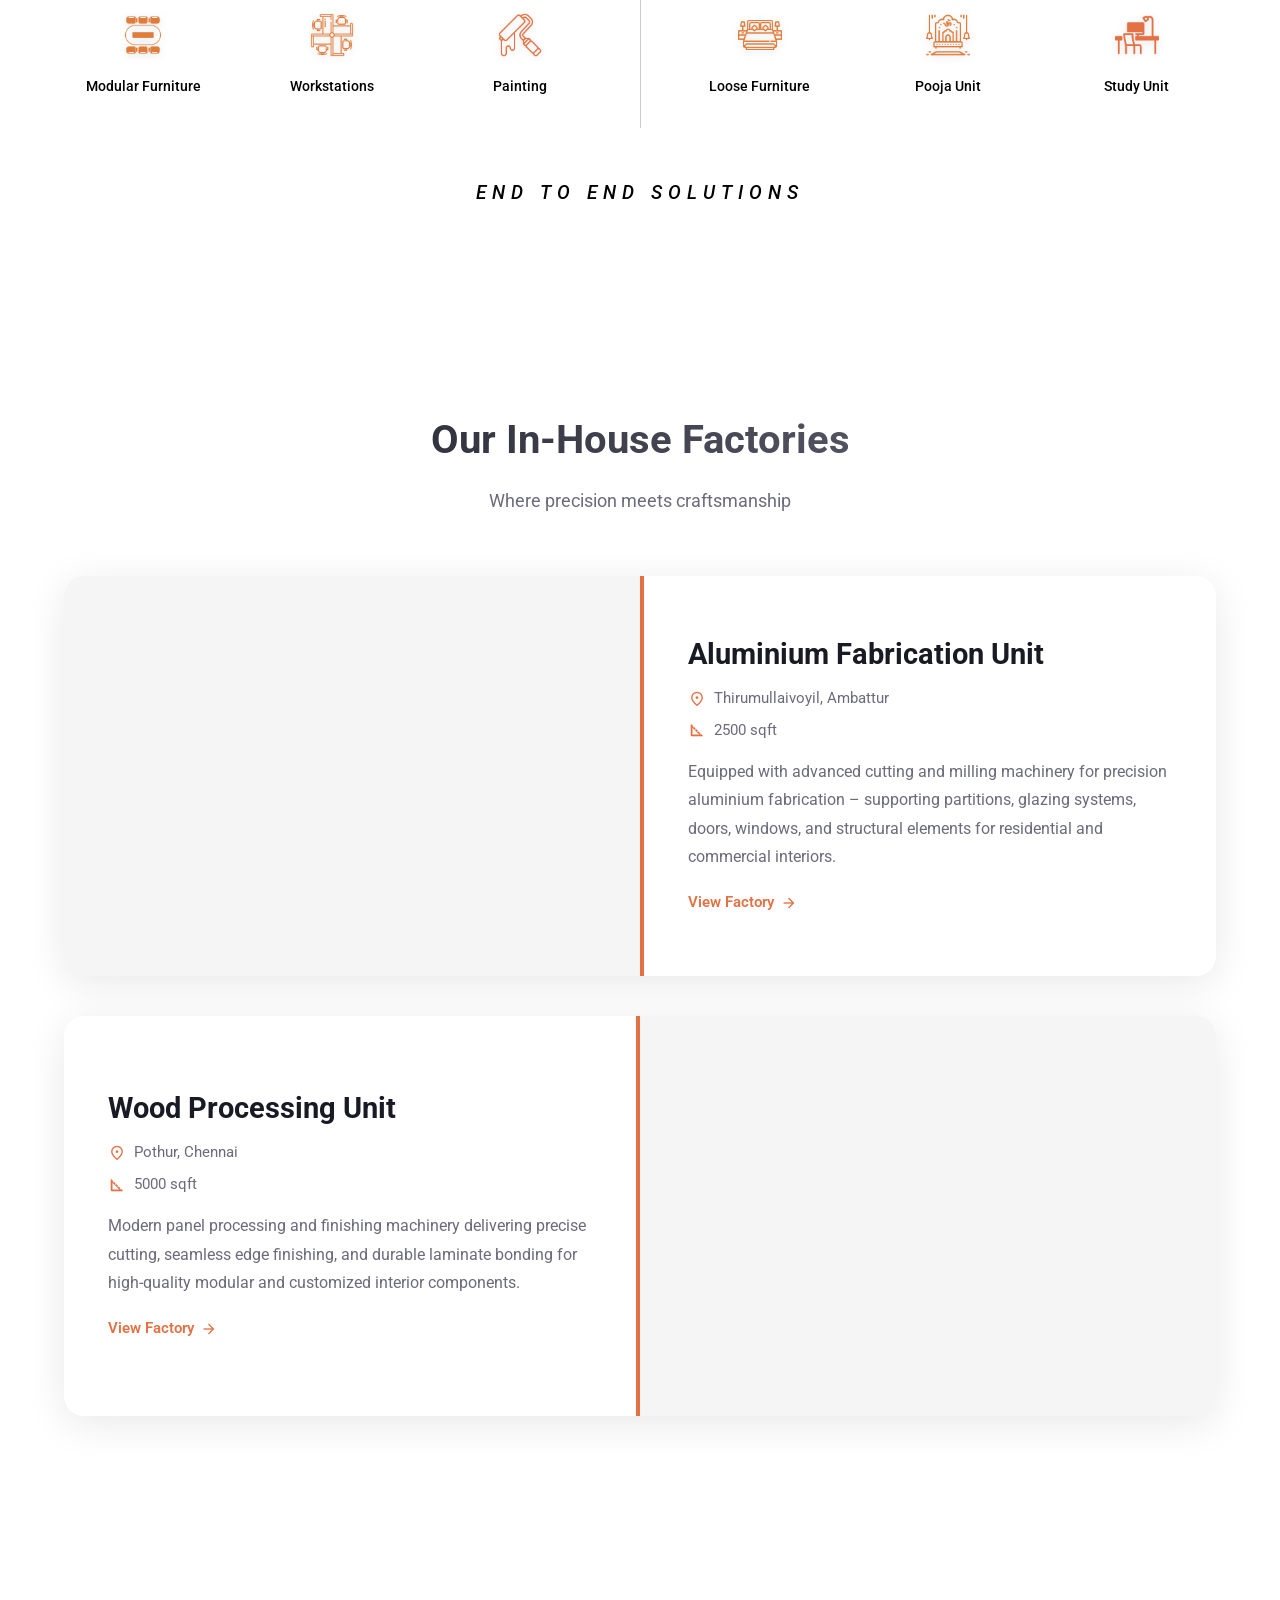
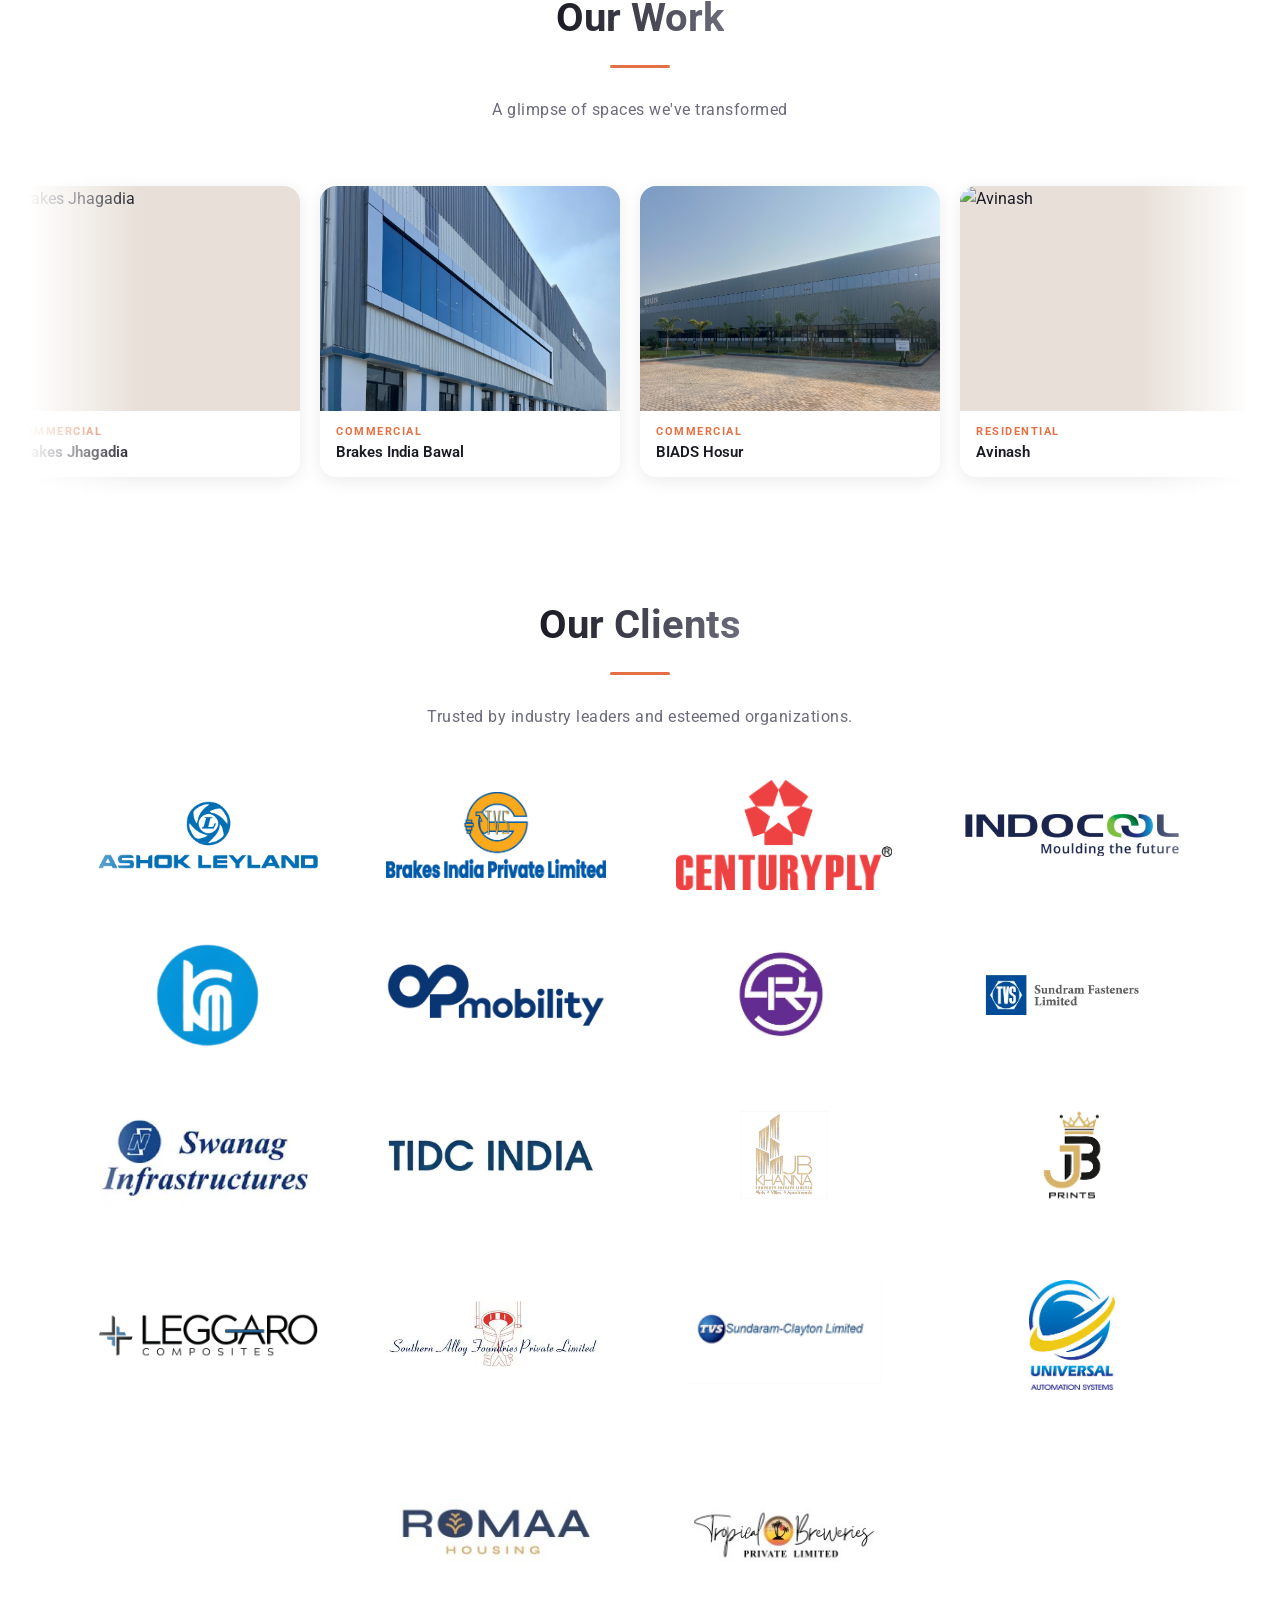
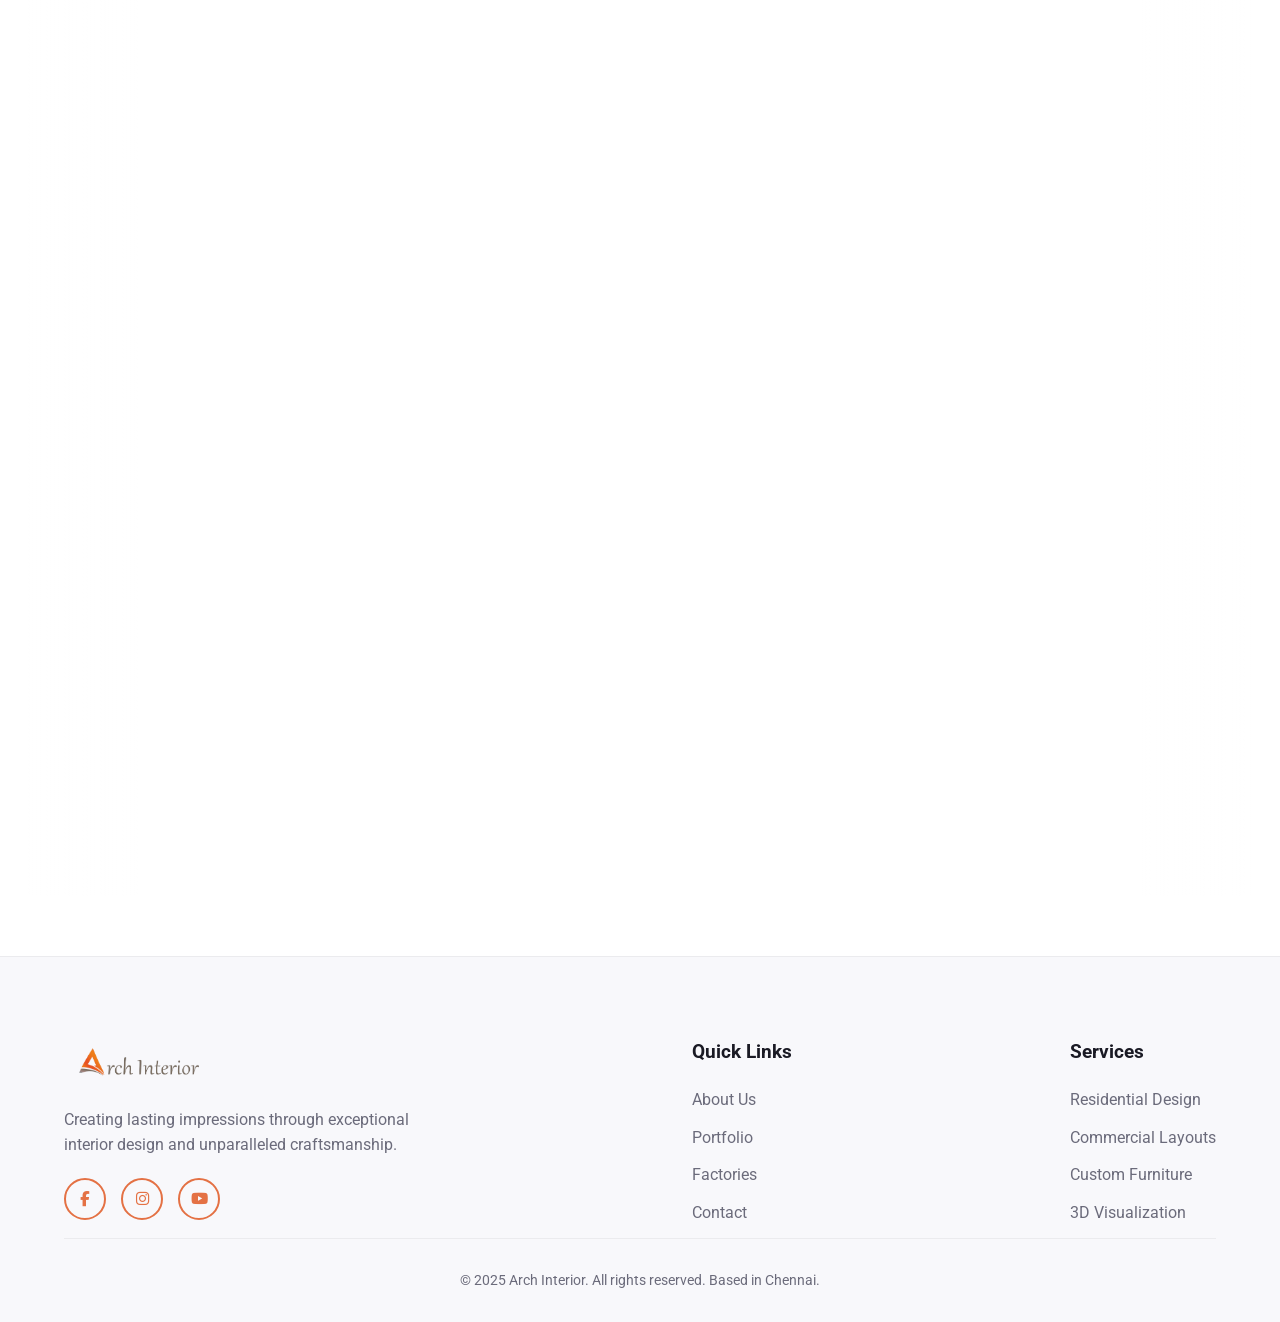
==== commit 3703cdc1: "updated portfolio pdf" ====
--- a/index.html
+++ b/index.html
@@ -10,7 +10,7 @@
     <!-- Google Fonts & Material Symbols -->
     <link rel="preconnect" href="https://fonts.googleapis.com">
     <link rel="preconnect" href="https://fonts.gstatic.com" crossorigin>
-    <link href="https://fonts.googleapis.com/css2?family=Inter:wght@300;400;500;600;700;800&display=swap"
+    <link href="https://fonts.googleapis.com/css2?family=Roboto:wght@300;400;500;700;900&display=swap"
         rel="stylesheet">
     <link rel="stylesheet" href="https://cdnjs.cloudflare.com/ajax/libs/font-awesome/6.5.0/css/all.min.css">
     <link href="https://fonts.googleapis.com/css2?family=Material+Symbols+Outlined:opsz,wght,FILL,GRAD@24,300,0,0"
@@ -321,7 +321,7 @@
                 </div>
 
                 <div class="reveal" style="text-align: center; margin-top: 50px;">
-<p style="font-size: 1.2rem; font-weight: 500; color: #000000; text-transform: uppercase; letter-spacing: 6px; margin: 0; font-family: 'Georgia', serif; font-style: italic;">End To End Solutions</p>
+<p style="font-size: 1.2rem; font-weight: 500; color: #000000; text-transform: uppercase; letter-spacing: 6px; margin: 0; font-family: var(--font-primary); font-style: italic;">End To End Solutions</p>
                 </div>
             </div>
         </section>
@@ -622,8 +622,9 @@
                 <!-- Contact Form -->
                 <div class="contact-form-wrapper reveal right">
                     <form class="glass-form glass-panel" id="contactForm" novalidate>
-                        <input type="hidden" name="access_key" value="fdde888f-8084-43a9-b6a5-a907f22cffb6">
+                        <input type="hidden" name="access_key" value="bec3fbe8-05ed-4591-a008-93ff693b24b6">
                         <input type="hidden" name="subject" value="New Enquiry - Arch Interior Website">
+                         <input type="hidden" name="to" value="enquiry.archinterior@gmail.com"> 
                         <input type="checkbox" name="botcheck" style="display:none">
 
                         <div class="form-group">
--- a/css/style.css
+++ b/css/style.css
@@ -19,8 +19,8 @@
     --glass-shadow: 0 8px 32px 0 rgba(0, 0, 0, 0.37);
 
     /* Typography */
-    --font-primary: 'Inter', sans-serif;
-    --font-heading: 'Inter', sans-serif;
+    --font-primary: 'Roboto', sans-serif;
+    --font-heading: 'Roboto', sans-serif;
 
     /* Spacing & Utilities */
     --section-padding: 100px 5%;
